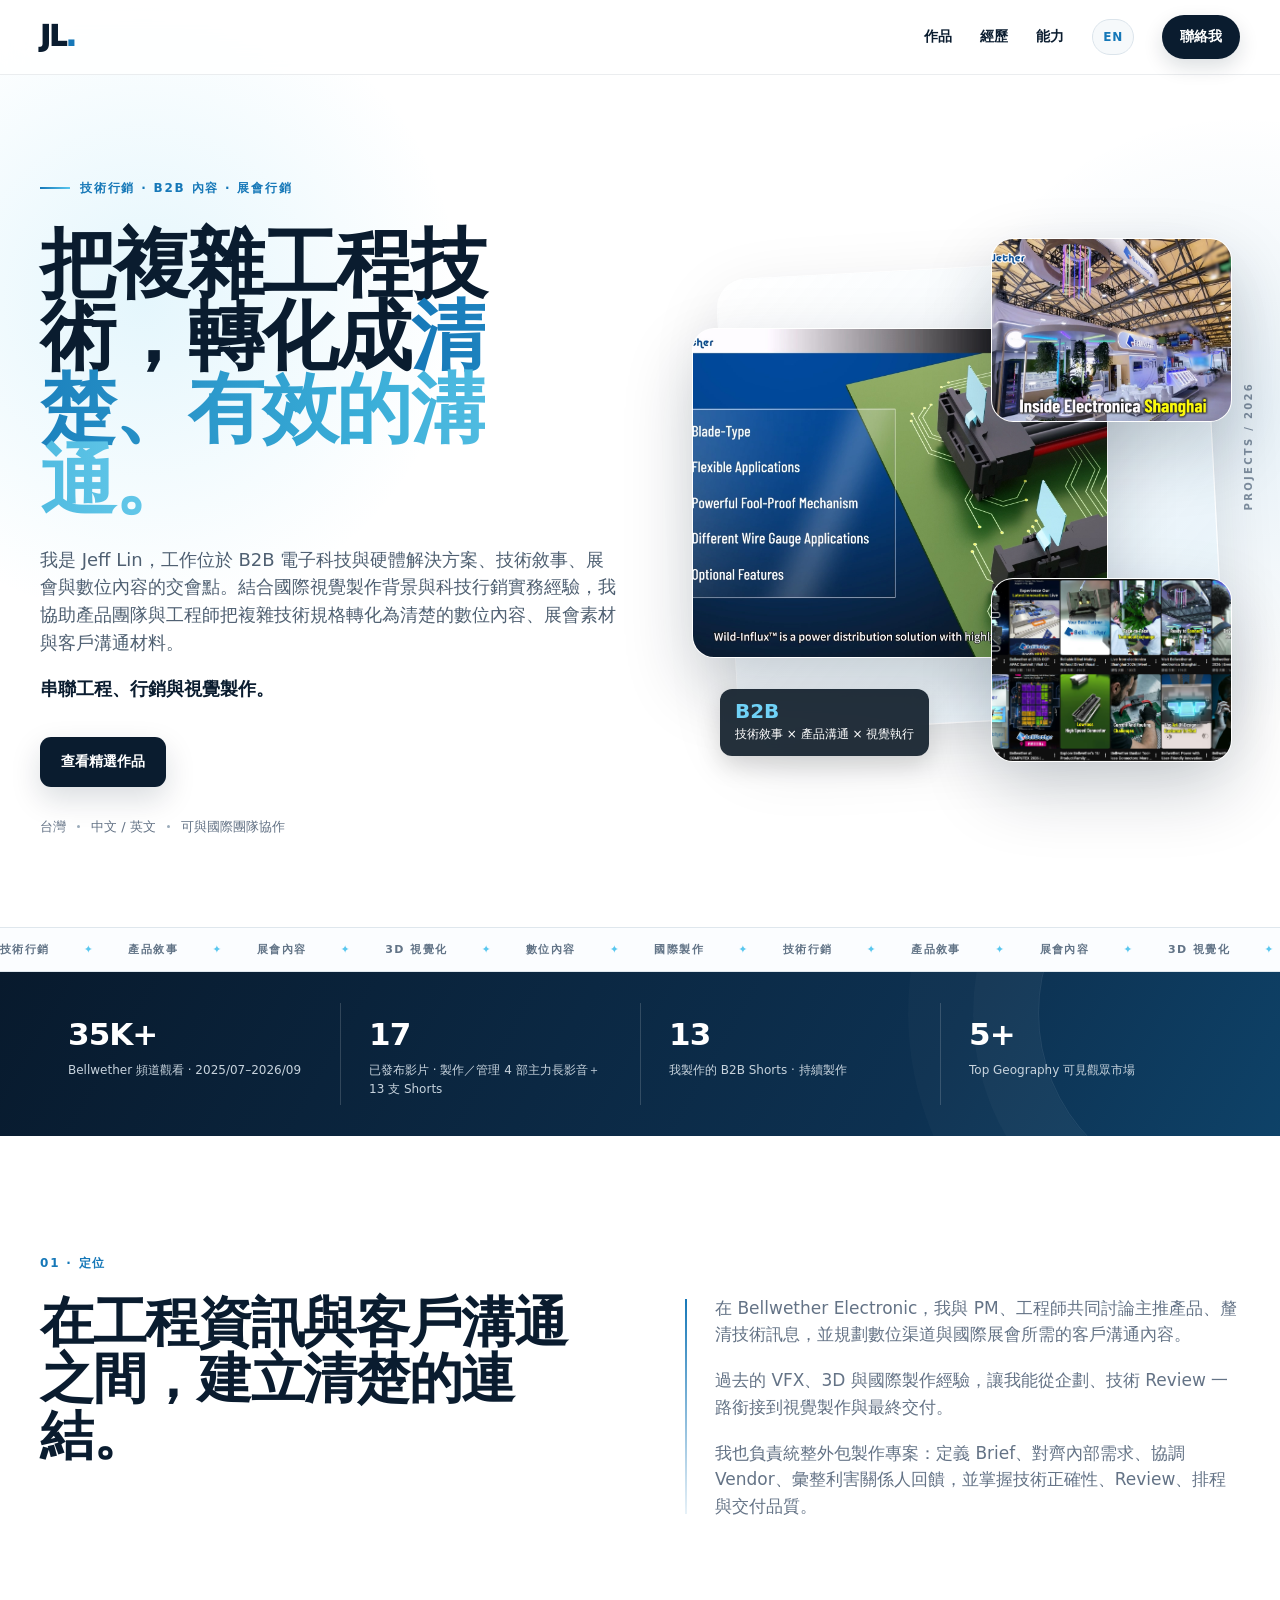
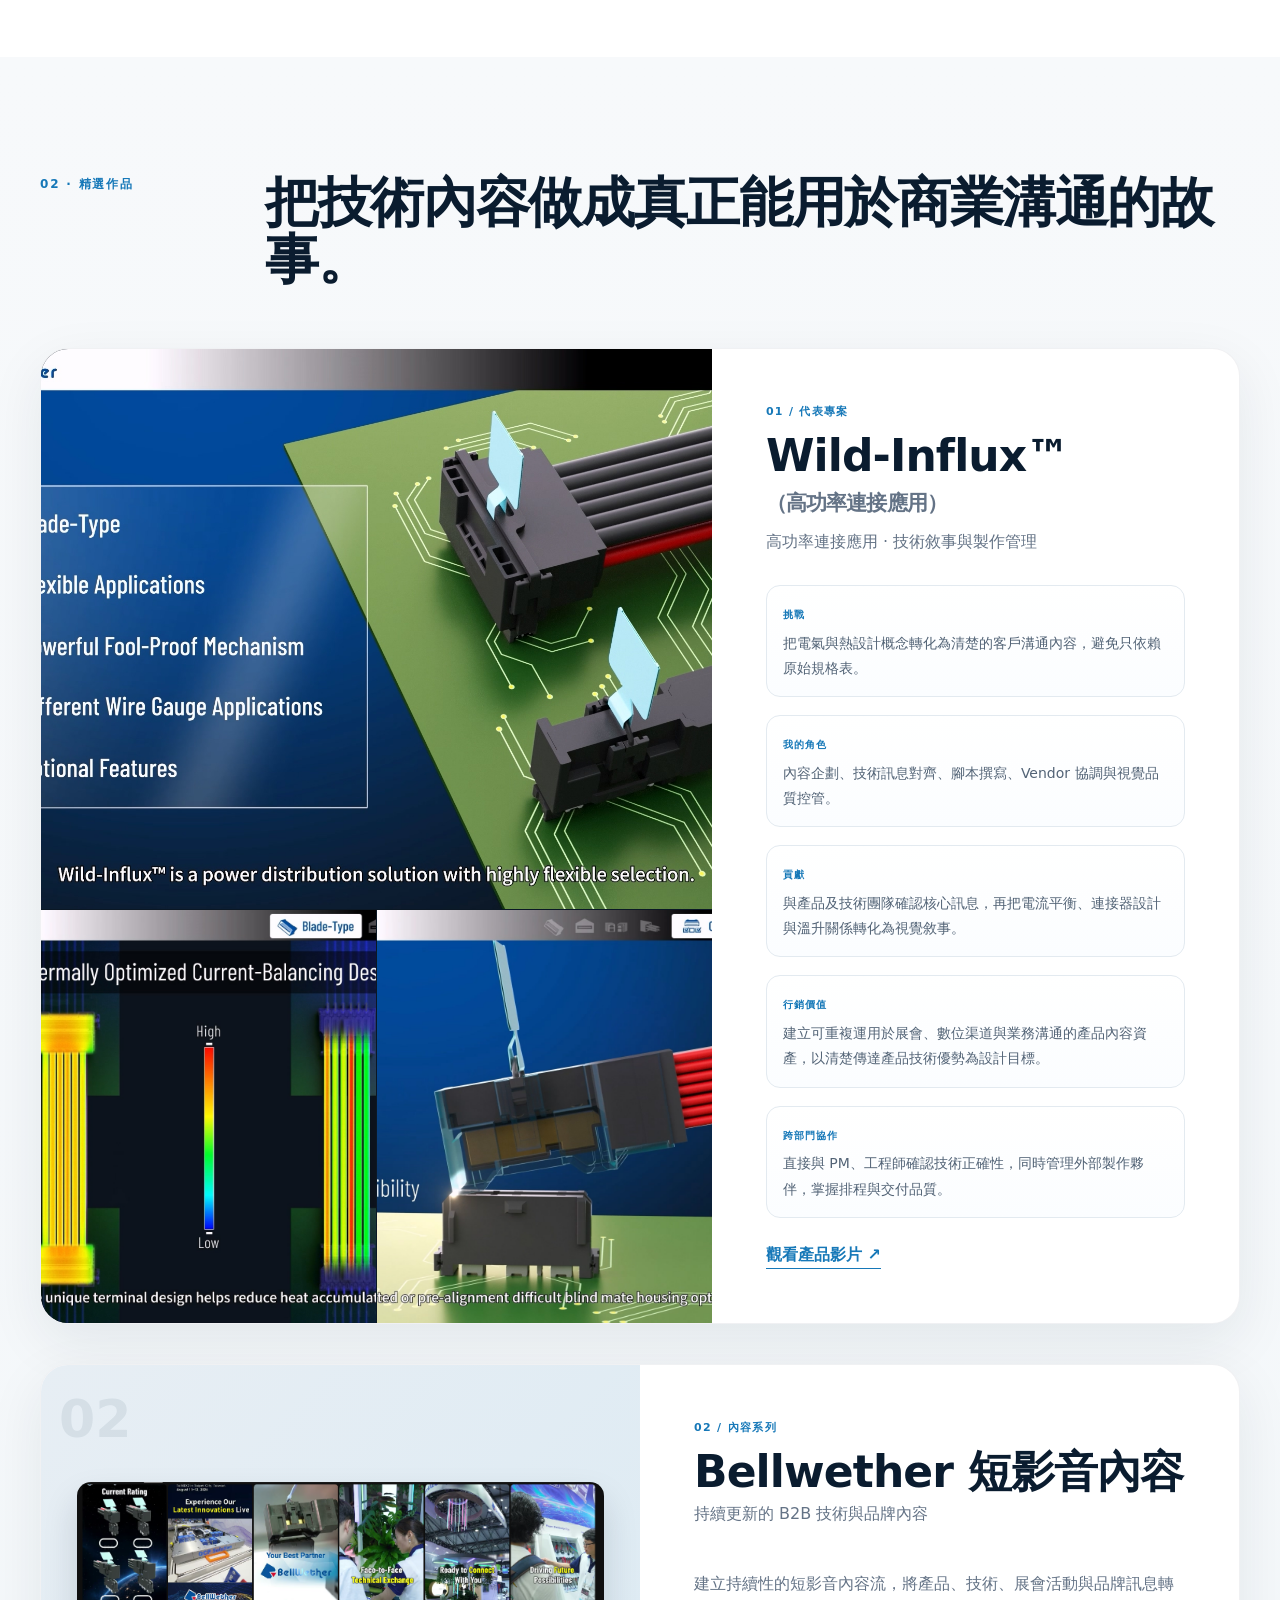
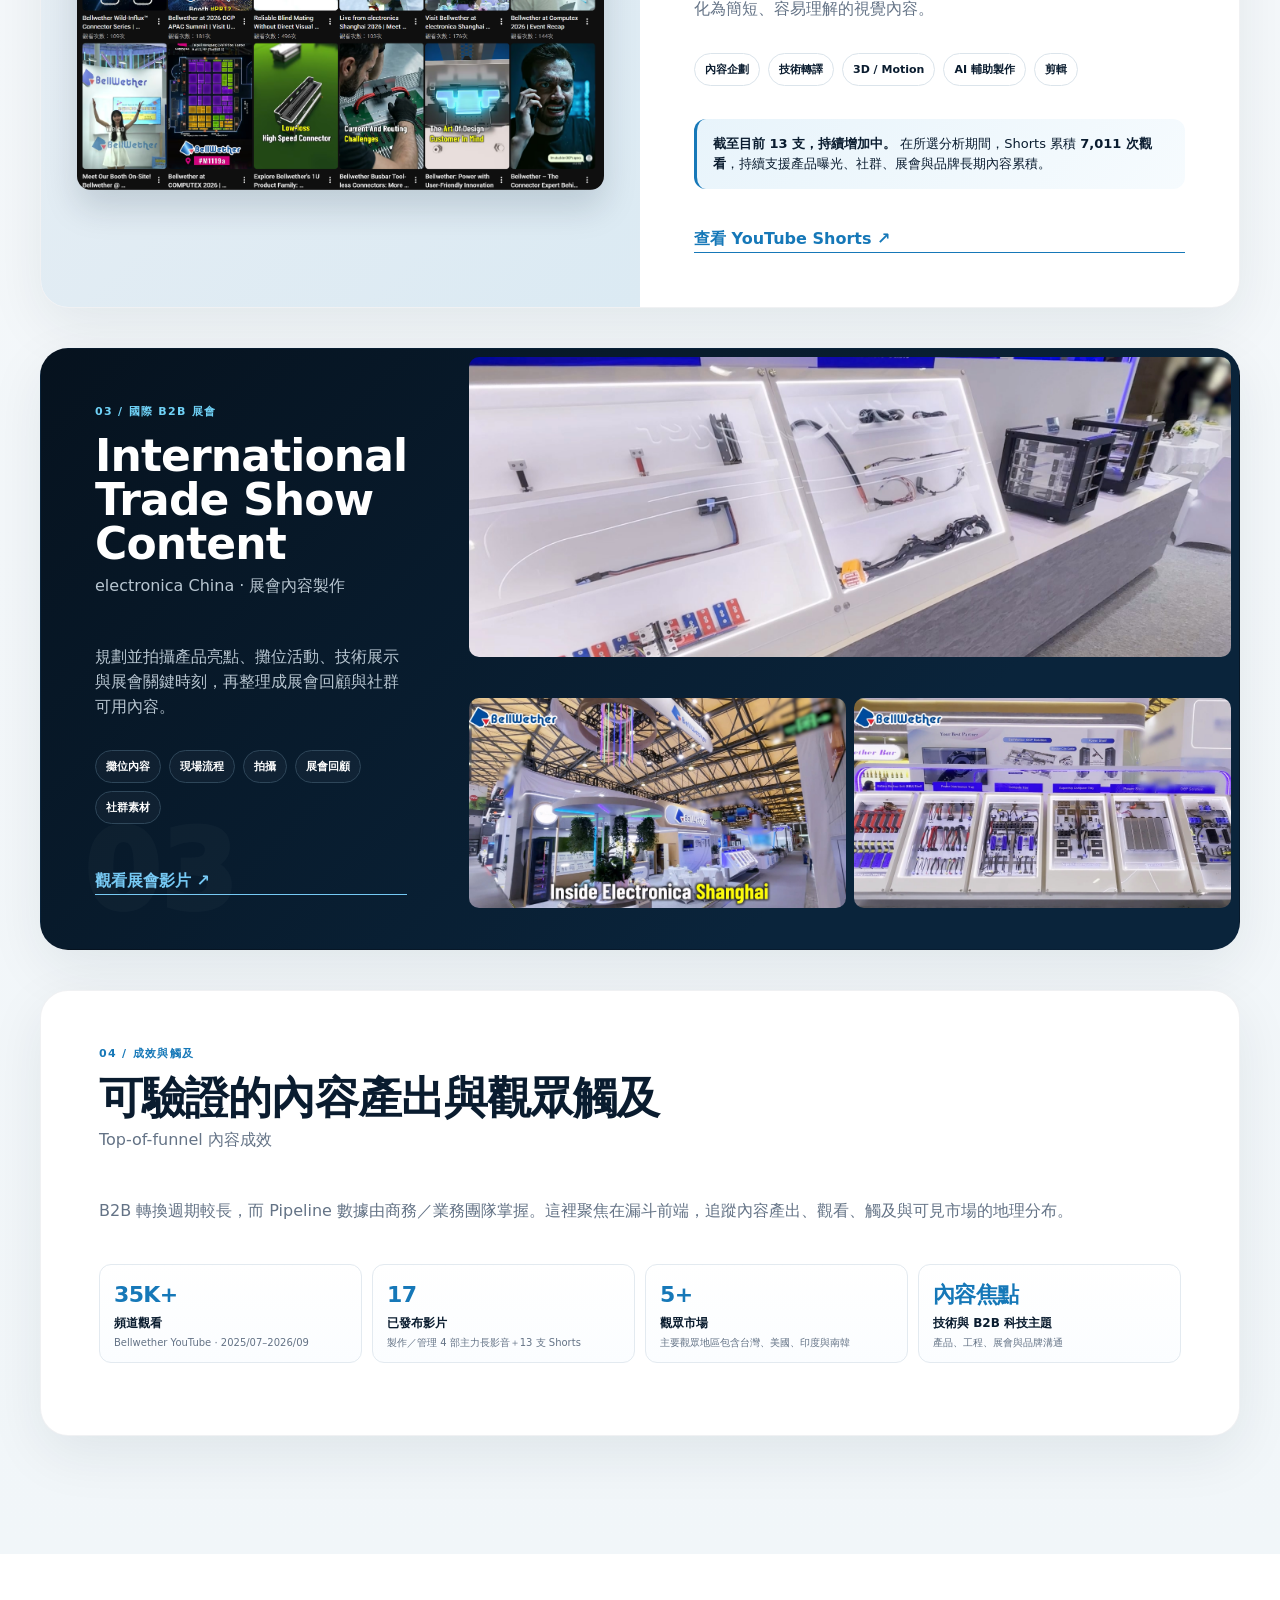
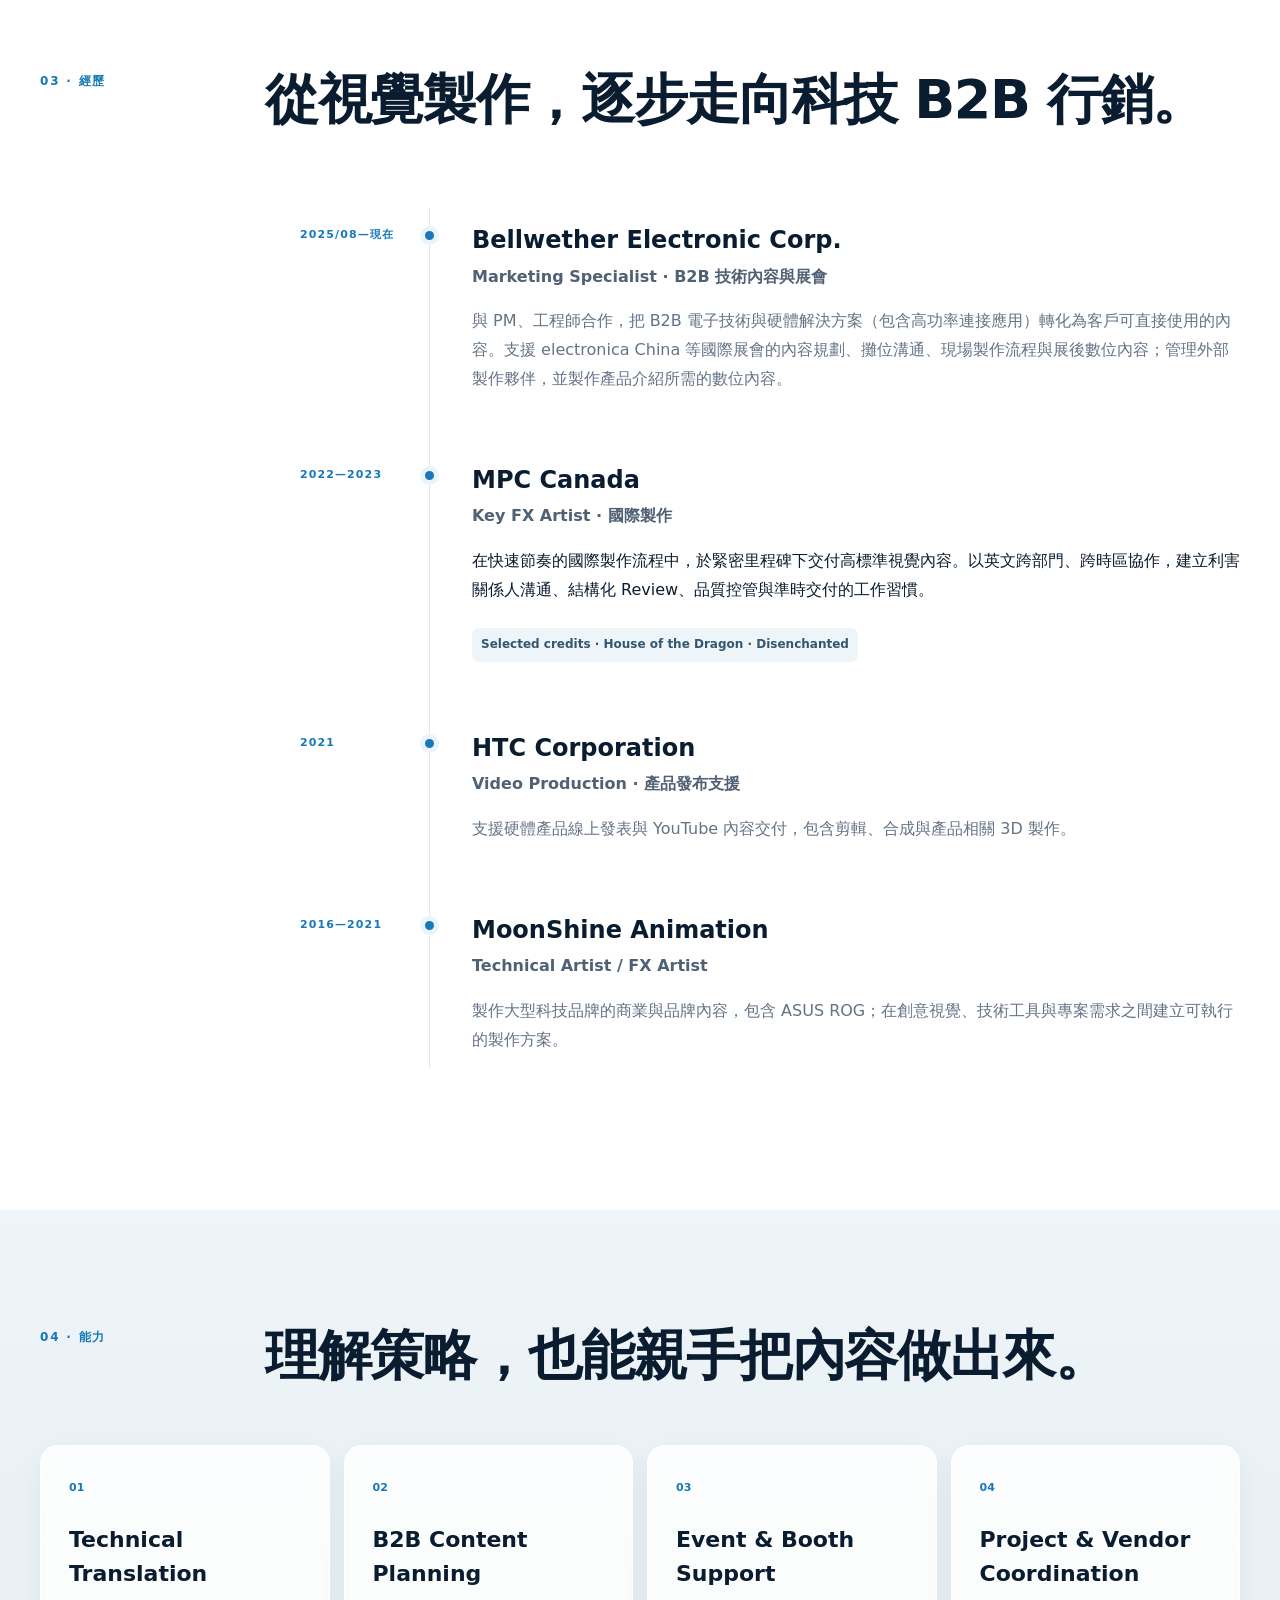
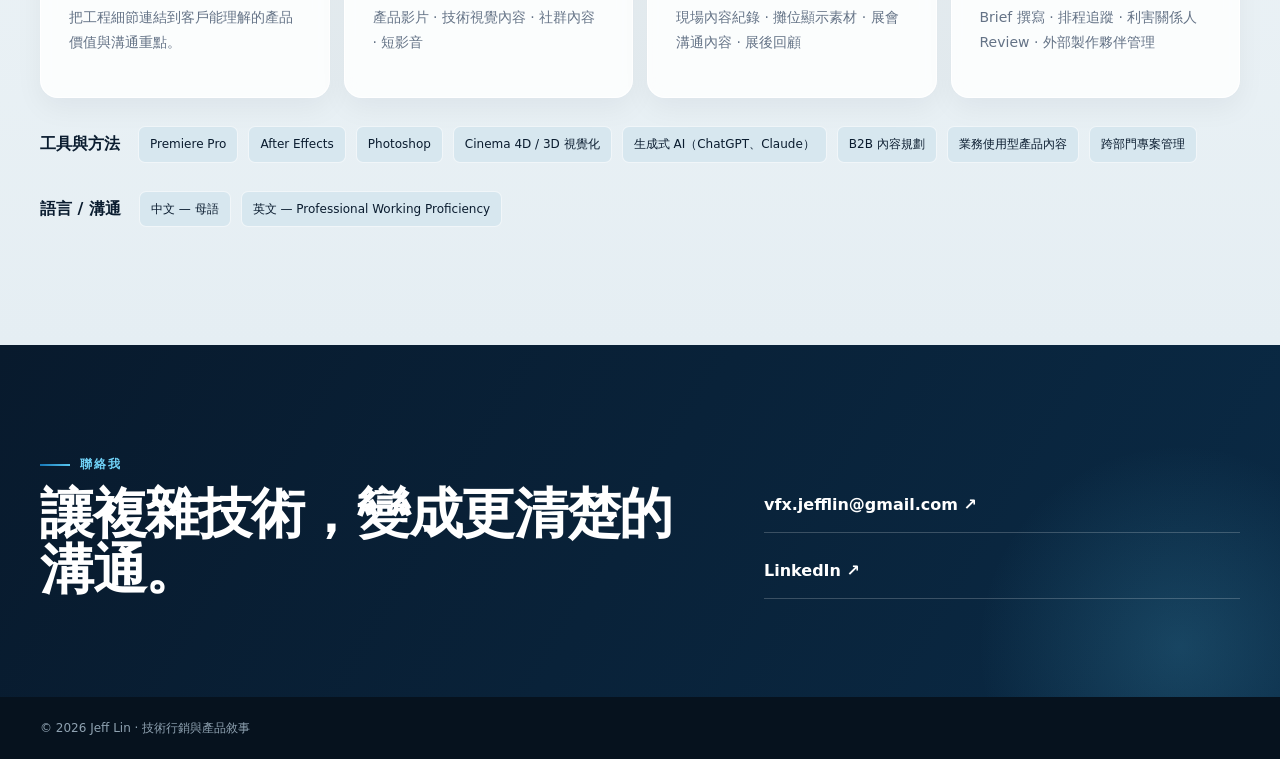
==== zh.html @ e06ba645 "Add files via upload" ====
<!DOCTYPE html>
<html lang="zh-Hant">
<head>
  <meta charset="UTF-8" />
  <meta name="viewport" content="width=device-width, initial-scale=1.0" />
  <meta name="description" content="Jeff Lin — B2B 技術行銷、產品敘事、數位內容與展會行銷作品集。" />
  <title>Jeff Lin | 技術行銷與產品敘事</title>
  <link rel="stylesheet" href="styles.css" />
</head>
<body class="zh-page">
  <header class="nav-wrap">
    <nav class="nav container">
      <a class="brand" href="#top">JL<span>.</span></a>
      <button class="menu" aria-label="開啟導覽">選單</button>
      <div class="nav-links">
        <a href="#work">作品</a>
        <a href="#experience">經歷</a>
        <a href="#capabilities">能力</a>
        <a href="index.html" class="lang-switch">EN</a>
        <a href="#contact" class="nav-cta">聯絡我</a>
      </div>
    </nav>
  </header>

  <main id="top">
    <section class="hero container">
      <div class="hero-copy reveal">
        <p class="eyebrow">技術行銷 · B2B 內容 · 展會行銷</p>
        <h1>把複雜工程技術，轉化成<span>清楚、有效的溝通。</span></h1>
        <p class="hero-lead">我是 Jeff Lin，工作位於 B2B 電子科技與硬體解決方案、技術敘事、展會與數位內容的交會點。結合國際視覺製作背景與科技行銷實務經驗，我協助產品團隊與工程師把複雜技術規格轉化為清楚的數位內容、展會素材與客戶溝通材料。</p>
        <p class="hero-bridge">串聯工程、行銷與視覺製作。</p>
        <div class="hero-actions">
          <a class="button primary" href="#work">查看精選作品</a>
        </div>
        <div class="hero-meta">
          <span>台灣</span><i></i><span>中文 / 英文</span><i></i><span>可與國際團隊協作</span>
        </div>
      </div>
      <div class="hero-visual reveal">
        <div class="hero-card main-card"><img src="./assets/image1.jpg" alt="Wild-Influx 產品技術敘事專案" /></div>
        <div class="hero-card small-card top"><img src="./assets/image6.jpg" alt="electronica China 展會" /></div>
        <div class="hero-card small-card bottom"><img src="./assets/image4.png" alt="Bellwether 短影音系列" /></div>
        <div class="hero-badge"><strong>B2B</strong>技術敘事 × 產品溝通 × 視覺執行</div>
      </div>
    </section>

    <section class="marquee" aria-hidden="true">
      <div class="marquee-track">
        <span>技術行銷</span><span>產品敘事</span><span>展會內容</span><span>3D 視覺化</span><span>數位內容</span><span>國際製作</span>
        <span>技術行銷</span><span>產品敘事</span><span>展會內容</span><span>3D 視覺化</span><span>數位內容</span><span>國際製作</span>
      </div>
    </section>

    <section class="proof-strip">
      <div class="container proof-grid">
        <div><strong>35K+</strong><span>Bellwether 頻道觀看 · 2025/07–2026/09</span></div>
        <div><strong>17</strong><span>已發布影片 · 製作／管理 4 部主力長影音＋13 支 Shorts</span></div>
        <div><strong>13</strong><span>我製作的 B2B Shorts · 持續製作</span></div>
        <div><strong>5+</strong><span>Top Geography 可見觀眾市場</span></div>
      </div>
    </section>

    <section class="section intro container reveal">
      <div class="section-label">01 · 定位</div>
      <div class="intro-grid">
        <h2>在工程資訊與客戶溝通之間，建立清楚的連結。</h2>
        <div>
          <p>在 Bellwether Electronic，我與 PM、工程師共同討論主推產品、釐清技術訊息，並規劃數位渠道與國際展會所需的客戶溝通內容。</p>
          <p>過去的 VFX、3D 與國際製作經驗，讓我能從企劃、技術 Review 一路銜接到視覺製作與最終交付。</p>
          <p>我也負責統整外包製作專案：定義 Brief、對齊內部需求、協調 Vendor、彙整利害關係人回饋，並掌握技術正確性、Review、排程與交付品質。</p>
        </div>
      </div>
    </section>

    <section id="work" class="section work-section">
      <div class="container">
        <div class="section-heading reveal">
          <div class="section-label">02 · 精選作品</div>
          <h2>把技術內容做成真正能用於商業溝通的故事。</h2>
        </div>

        <article class="project feature reveal">
          <div class="project-gallery wild-grid">
            <img src="./assets/image1.jpg" alt="Wild-Influx 產品總覽" />
            <img src="./assets/image2.jpg" alt="Wild-Influx 電流平衡與熱分析視覺" />
            <img src="./assets/image3.jpg" alt="Wild-Influx 盲插產品動畫" />
          </div>
          <div class="project-copy">
            <div class="project-index">01 / 代表專案</div>
            <h3>Wild‑Influx™ <span class="project-context">（高功率連接應用）</span></h3>
            <p class="project-sub">高功率連接應用 · 技術敘事與製作管理</p>
            <div class="case-grid">
              <div><span>挑戰</span><p>把電氣與熱設計概念轉化為清楚的客戶溝通內容，避免只依賴原始規格表。</p></div>
              <div><span>我的角色</span><p>內容企劃、技術訊息對齊、腳本撰寫、Vendor 協調與視覺品質控管。</p></div>
              <div><span>貢獻</span><p>與產品及技術團隊確認核心訊息，再把電流平衡、連接器設計與溫升關係轉化為視覺敘事。</p></div>
              <div><span>行銷價值</span><p>建立可重複運用於展會、數位渠道與業務溝通的產品內容資產，以清楚傳達產品技術優勢為設計目標。</p></div>
              <div><span>跨部門協作</span><p>直接與 PM、工程師確認技術正確性，同時管理外部製作夥伴，掌握排程與交付品質。</p></div>
            </div>
            <a class="text-link" target="_blank" rel="noopener" href="https://youtu.be/CGokXRwfFD4?si=VFuxg-Ws2p5JraSZ">觀看產品影片 ↗</a>
          </div>
        </article>

        <article class="project split reveal">
          <div class="project-image frame"><img src="./assets/image4.png" alt="Bellwether YouTube Shorts 系列" /></div>
          <div class="project-copy compact">
            <div class="project-index">02 / 內容系列</div>
            <h3>Bellwether 短影音內容</h3>
            <p class="project-sub">持續更新的 B2B 技術與品牌內容</p>
            <p>建立持續性的短影音內容流，將產品、技術、展會活動與品牌訊息轉化為簡短、容易理解的視覺內容。</p>
            <div class="tag-row"><span>內容企劃</span><span>技術轉譯</span><span>3D / Motion</span><span>AI 輔助製作</span><span>剪輯</span></div>
            <p class="impact"><b>截至目前 13 支，持續增加中。</b> 在所選分析期間，Shorts 累積 <b>7,011 次觀看</b>，持續支援產品曝光、社群、展會與品牌長期內容累積。</p>
            <a class="text-link" target="_blank" rel="noopener" href="https://www.youtube.com/@BellwetherCorp-BLWR/shorts">查看 YouTube Shorts ↗</a>
          </div>
        </article>

        <article class="project trade reveal">
          <div class="project-copy compact light-copy">
            <div class="project-index">03 / 國際 B2B 展會</div>
            <h3>International Trade Show Content</h3>
            <p class="project-sub">electronica China · 展會內容製作</p>
            <p>規劃並拍攝產品亮點、攤位活動、技術展示與展會關鍵時刻，再整理成展會回顧與社群可用內容。</p>
            <div class="tag-row"><span>攤位內容</span><span>現場流程</span><span>拍攝</span><span>展會回顧</span><span>社群素材</span></div>
            <a class="text-link light" target="_blank" rel="noopener" href="https://youtu.be/MpDqMBvhwXk?si=_fPuWEZ1H6CV1YOC">觀看展會影片 ↗</a>
          </div>
          <div class="trade-gallery">
            <img class="wide" src="./assets/image5.jpg" alt="electronica China Bellwether 產品展示" />
            <img src="./assets/image6.jpg" alt="electronica China Bellwether 攤位" />
            <img src="./assets/image7.jpg" alt="Bellwether 展示產品" />
          </div>
        </article>

        <article class="project reveal performance-project performance-text-only">
          <div class="project-copy compact">
            <div class="project-index">04 / 成效與觸及</div>
            <h3>可驗證的內容產出與觀眾觸及</h3>
            <p class="project-sub">Top-of-funnel 內容成效</p>
            <p>B2B 轉換週期較長，而 Pipeline 數據由商務／業務團隊掌握。這裡聚焦在漏斗前端，追蹤內容產出、觀看、觸及與可見市場的地理分布。</p>
            <div class="metric-mini-grid">
              <div><strong>35K+</strong><span>頻道觀看</span><small>Bellwether YouTube · 2025/07–2026/09</small></div>
              <div><strong>17</strong><span>已發布影片</span><small>製作／管理 4 部主力長影音＋13 支 Shorts</small></div>
              <div><strong>5+</strong><span>觀眾市場</span><small>主要觀眾地區包含台灣、美國、印度與南韓</small></div>
              <div><strong>內容焦點</strong><span>技術與 B2B 科技主題</span><small>產品、工程、展會與品牌溝通</small></div>
            </div>
          </div>
        </article>
      </div>
    </section>

    <section id="experience" class="section experience container">
      <div class="section-heading reveal">
        <div class="section-label">03 · 經歷</div>
        <h2>從視覺製作，逐步走向科技 B2B 行銷。</h2>
      </div>
      <div class="timeline">
        <article class="timeline-item reveal"><div class="year">2025/08—現在</div><div><h3>Bellwether Electronic Corp.</h3><p class="role">Marketing Specialist · B2B 技術內容與展會</p><p>與 PM、工程師合作，把 B2B 電子技術與硬體解決方案（包含高功率連接應用）轉化為客戶可直接使用的內容。支援 electronica China 等國際展會的內容規劃、攤位溝通、現場製作流程與展後數位內容；管理外部製作夥伴，並製作產品介紹所需的數位內容。</p></div></article>
        <article class="timeline-item reveal"><div class="year">2022—2023</div><div><h3>MPC Canada</h3><p class="role">Key FX Artist · 國際製作</p><p>在快速節奏的國際製作流程中，於緊密里程碑下交付高標準視覺內容。以英文跨部門、跨時區協作，建立利害關係人溝通、結構化 Review、品質控管與準時交付的工作習慣。</p><p class="credit-line">Selected credits · House of the Dragon · Disenchanted</p></div></article>
        <article class="timeline-item reveal"><div class="year">2021</div><div><h3>HTC Corporation</h3><p class="role">Video Production · 產品發布支援</p><p>支援硬體產品線上發表與 YouTube 內容交付，包含剪輯、合成與產品相關 3D 製作。</p></div></article>
        <article class="timeline-item reveal"><div class="year">2016—2021</div><div><h3>MoonShine Animation</h3><p class="role">Technical Artist / FX Artist</p><p>製作大型科技品牌的商業與品牌內容，包含 ASUS ROG；在創意視覺、技術工具與專案需求之間建立可執行的製作方案。</p></div></article>
      </div>
    </section>

    <section id="capabilities" class="section capabilities">
      <div class="container">
        <div class="section-heading reveal"><div class="section-label">04 · 能力</div><h2>理解策略，也能親手把內容做出來。</h2></div>
        <div class="cap-grid">
          <div class="cap-card reveal"><span>01</span><h3>Technical Translation</h3><p>把工程細節連結到客戶能理解的產品價值與溝通重點。</p></div>
          <div class="cap-card reveal"><span>02</span><h3>B2B Content Planning</h3><p>產品影片 · 技術視覺內容 · 社群內容 · 短影音</p></div>
          <div class="cap-card reveal"><span>03</span><h3>Event &amp; Booth Support</h3><p>現場內容紀錄 · 攤位顯示素材 · 展會溝通內容 · 展後回顧</p></div>
          <div class="cap-card reveal"><span>04</span><h3>Project &amp; Vendor Coordination</h3><p>Brief 撰寫 · 排程追蹤 · 利害關係人 Review · 外部製作夥伴管理</p></div>
        </div>
        <div class="tools reveal"><b>工具與方法</b><span>Premiere Pro</span><span>After Effects</span><span>Photoshop</span><span>Cinema 4D / 3D 視覺化</span><span>生成式 AI（ChatGPT、Claude）</span><span>B2B 內容規劃</span><span>業務使用型產品內容</span><span>跨部門專案管理</span></div><div class="tools reveal"><b>語言 / 溝通</b><span>中文 — 母語</span><span>英文 — Professional Working Proficiency</span></div>
      </div>
    </section>

    <section id="contact" class="contact-section">
      <div class="container contact-grid reveal">
        <div><p class="eyebrow">聯絡我</p><h2>讓複雜技術，變成更清楚的溝通。</h2></div>
        <div class="contact-links">
          <a href="mailto:vfx.jefflin@gmail.com">vfx.jefflin@gmail.com ↗</a>
          <a href="https://www.linkedin.com/in/jeff-lin-creativemarketing/" target="_blank" rel="noopener">LinkedIn ↗</a>
        </div>
      </div>
    </section>
  </main>

  <footer><div class="container">© 2026 Jeff Lin · 技術行銷與產品敘事</div></footer>
  <script src="script.js"></script>
</body>
</html>
---- styles.css ----
:root{
  --ink:#0a1c2f;--navy:#0d2d4a;--blue:#1678b8;--cyan:#59c7ef;--sky:#eaf4fa;
  --paper:#f5f8fb;--muted:#647386;--line:#dbe4eb;--white:#fff;--dark:#06121e;
  --accent:#70d2f7;--lime:#b8efdc;--max:1200px;--shadow:0 24px 70px rgba(5,25,43,.12)
}
*{box-sizing:border-box}
html{scroll-behavior:smooth}
body{margin:0;font-family:Inter,ui-sans-serif,-apple-system,BlinkMacSystemFont,"Segoe UI",Arial,sans-serif;color:var(--ink);background:#fff;line-height:1.55;overflow-x:hidden}
img{display:block;width:100%;height:auto}
a{color:inherit;text-decoration:none}
.container{width:min(var(--max),calc(100% - 48px));margin:0 auto}

/* NAV */
.nav-wrap{position:sticky;top:0;z-index:50;background:rgba(255,255,255,.78);backdrop-filter:blur(18px);border-bottom:1px solid rgba(12,31,52,.08)}
.nav{height:74px;display:flex;align-items:center;justify-content:space-between}
.brand{font-weight:950;font-size:28px;letter-spacing:-1.4px}.brand span{color:var(--blue)}
.nav-links{display:flex;gap:28px;align-items:center;font-size:14px;font-weight:720}
.nav-links a{position:relative}.nav-links a:not(.nav-cta):after{content:"";position:absolute;left:0;bottom:-6px;width:0;height:2px;background:var(--blue);transition:.25s}.nav-links a:hover:after{width:100%}
.nav-cta{padding:11px 18px;background:var(--ink);color:#fff;border-radius:999px;box-shadow:0 8px 20px rgba(6,27,45,.14)}
.menu{display:none;background:none;border:1px solid var(--line);border-radius:10px;padding:8px 12px}

/* HERO */
.hero{position:relative;min-height:760px;padding:92px 0 90px;display:grid;grid-template-columns:1.03fr .97fr;align-items:center;gap:70px}
.hero:before{content:"";position:absolute;left:-18vw;top:-12vh;width:52vw;height:52vw;border-radius:50%;background:radial-gradient(circle,rgba(89,199,239,.16),rgba(89,199,239,0) 68%);pointer-events:none}
.hero:after{content:"";position:absolute;right:-24vw;top:4vh;width:48vw;height:48vw;border-radius:50%;background:radial-gradient(circle,rgba(22,120,184,.10),rgba(22,120,184,0) 70%);pointer-events:none}
.hero-copy{position:relative;z-index:2}
.eyebrow,.section-label{font-size:12px;font-weight:850;letter-spacing:.15em;color:var(--blue)}
.eyebrow{display:inline-flex;align-items:center;gap:10px}.eyebrow:before{content:"";width:30px;height:2px;background:linear-gradient(90deg,var(--blue),var(--cyan))}
.hero h1{font-size:clamp(52px,5.9vw,84px);line-height:.96;letter-spacing:-.058em;margin:18px 0 28px;max-width:780px}
.hero h1 span{background:linear-gradient(90deg,var(--blue),#3aaed8 60%,#6bccec);-webkit-background-clip:text;background-clip:text;color:transparent}
.hero-lead{max-width:700px;font-size:18px;color:#4f6072}
.hero-actions{display:flex;gap:14px;margin-top:34px}
.button{display:inline-flex;align-items:center;justify-content:center;padding:14px 21px;border-radius:11px;font-size:14px;font-weight:780;transition:.25s}
.button:hover{transform:translateY(-2px)}.primary{background:var(--ink);color:#fff;box-shadow:0 12px 30px rgba(6,27,45,.15)}.secondary{border:1px solid var(--line);background:rgba(255,255,255,.8);backdrop-filter:blur(8px)}
.hero-meta{display:flex;gap:11px;align-items:center;margin-top:30px;color:var(--muted);font-size:13px}.hero-meta i{width:3px;height:3px;border-radius:50%;background:#9aabba}

.hero-visual{position:relative;min-height:540px;z-index:1}
.hero-visual:before{content:"";position:absolute;inset:35px 25px 50px 35px;border-radius:30px;background:linear-gradient(135deg,rgba(255,255,255,.62),rgba(228,241,249,.82));border:1px solid rgba(255,255,255,.85);box-shadow:var(--shadow);transform:rotate(-3deg)}
.hero-visual:after{content:"PROJECTS / 2026";position:absolute;right:-16px;top:150px;writing-mode:vertical-rl;transform:rotate(180deg);font-size:10px;font-weight:800;letter-spacing:.23em;color:#7b8b9c}
.hero-card{position:absolute;overflow:hidden;border-radius:22px;box-shadow:0 28px 70px rgba(6,27,45,.20);background:#fff;border:1px solid rgba(255,255,255,.8);transition:transform .35s ease,box-shadow .35s ease}
.hero-card:hover{transform:translateY(-7px) rotate(.5deg);box-shadow:0 36px 80px rgba(6,27,45,.24)}
.hero-card img{height:100%;object-fit:cover}.main-card{width:76%;height:330px;left:0;top:96px;z-index:3}.small-card{width:44%;height:184px;right:8px;z-index:4}.small-card.top{top:6px}.small-card.bottom{bottom:10px}
.hero-badge{position:absolute;left:28px;bottom:16px;z-index:6;background:rgba(7,21,34,.88);color:#fff;padding:12px 15px;border-radius:12px;font-size:12px;backdrop-filter:blur(10px);box-shadow:0 10px 25px rgba(0,0,0,.15)}
.hero-badge strong{display:block;font-size:20px;line-height:1;margin-bottom:4px;color:var(--accent)}

/* MARQUEE */
.marquee{overflow:hidden;border-top:1px solid #dfe7ed;border-bottom:1px solid #dfe7ed;background:#fbfdff}
.marquee-track{display:flex;width:max-content;animation:marquee 28s linear infinite;padding:13px 0}
.marquee-track span{font-size:11px;font-weight:800;letter-spacing:.13em;color:#627487;white-space:nowrap;margin-right:34px}
.marquee-track span:after{content:"✦";margin-left:34px;color:var(--cyan)}
@keyframes marquee{to{transform:translateX(-50%)}}

/* PROOF */
.proof-strip{background:linear-gradient(120deg,#081a2d,#0d3151 72%,#0e4268);color:#fff;position:relative;overflow:hidden}
.proof-strip:after{content:"";position:absolute;right:-120px;top:-140px;width:360px;height:360px;border:1px solid rgba(255,255,255,.09);border-radius:50%;box-shadow:0 0 0 65px rgba(255,255,255,.025),0 0 0 130px rgba(255,255,255,.018)}
.proof-grid{display:grid;grid-template-columns:repeat(4,1fr);padding:31px 0;position:relative;z-index:1}
.proof-grid>div{padding:7px 28px;border-left:1px solid rgba(255,255,255,.16)}.proof-grid>div:first-child{border-left:0}.proof-grid strong{display:block;font-size:31px;letter-spacing:-.03em}.proof-grid span{display:block;font-size:12px;color:#c7d3dd;margin-top:3px}

/* GENERAL */
.section{padding:118px 0}.intro-grid{display:grid;grid-template-columns:1fr 1fr;gap:90px;margin-top:22px}.intro h2,.section-heading h2,.contact-section h2{font-size:clamp(38px,4.2vw,58px);line-height:1.05;letter-spacing:-.04em;margin:0}.intro-grid p{color:var(--muted);font-size:17px;margin:0 0 20px}
.intro-grid>div:last-child{position:relative;padding-left:30px}.intro-grid>div:last-child:before{content:"";position:absolute;left:0;top:4px;width:2px;height:88%;background:linear-gradient(var(--blue),rgba(22,120,184,.1))}
.work-section{background:linear-gradient(#f7f9fb,#f1f6f9)}
.section-heading{display:grid;grid-template-columns:190px 1fr;gap:35px;align-items:start;margin-bottom:60px}

/* PROJECTS */
.project{position:relative;border-radius:28px;overflow:hidden;background:#fff;margin-top:40px;box-shadow:0 18px 55px rgba(11,34,53,.08);border:1px solid rgba(12,31,52,.06);transition:transform .35s ease,box-shadow .35s ease}
.project:hover{transform:translateY(-5px);box-shadow:0 28px 70px rgba(11,34,53,.12)}
.feature{display:grid;grid-template-columns:1.12fr .88fr}.wild-grid{background:#0b1825;display:grid;grid-template-columns:1fr 1fr;gap:1px}.wild-grid img{height:100%;min-height:230px;object-fit:cover}.wild-grid img:first-child{grid-column:1/-1}
.project-copy{padding:54px}.project-index{font-size:11px;font-weight:900;letter-spacing:.12em;color:var(--blue)}.project-copy h3{font-size:44px;line-height:1;margin:14px 0 8px;letter-spacing:-.035em}.project-sub{font-size:16px;color:var(--muted);margin:0 0 30px}
.case-grid{display:grid;gap:18px}.case-grid>div{padding:15px 16px;border:1px solid #e3eaf0;border-radius:14px;background:linear-gradient(180deg,#fff,#fbfdff)}.case-grid span{font-size:10px;text-transform:uppercase;font-weight:900;color:var(--blue);letter-spacing:.1em}.case-grid p{margin:5px 0 0;color:#526376;font-size:14px}
.text-link{display:inline-flex;align-items:center;gap:7px;margin-top:25px;color:var(--blue);font-weight:850;border-bottom:1px solid currentColor}.text-link:hover{gap:11px}
.split{display:grid;grid-template-columns:1fr 1fr}.frame{padding:36px;background:linear-gradient(135deg,#e7eef4,#dbeaf3);display:flex;align-items:center;position:relative}.frame:after{content:"02";position:absolute;left:18px;top:14px;font-weight:900;font-size:52px;color:rgba(13,45,74,.08)}.frame img{border-radius:14px;box-shadow:0 18px 34px rgba(8,28,44,.15)}
.compact{display:flex;flex-direction:column;justify-content:center}.compact>p:not(.project-sub):not(.impact){color:var(--muted)}.tag-row{display:flex;flex-wrap:wrap;gap:8px;margin:15px 0 20px}.tag-row span{padding:7px 10px;border:1px solid var(--line);border-radius:999px;font-size:11px;font-weight:740;background:#fff}.impact{background:linear-gradient(135deg,#e8f4fb,#f6fbfe);padding:15px 16px;border-radius:12px;font-size:13px;border-left:3px solid var(--blue)}
.trade{background:linear-gradient(135deg,#06121e,#0a243b 72%);color:#fff;display:grid;grid-template-columns:.7fr 1.3fr}.trade:after{content:"03";position:absolute;left:42px;bottom:22px;font-size:110px;line-height:1;font-weight:950;color:rgba(255,255,255,.028)}.light-copy .project-index{color:var(--accent)}.light-copy .project-sub,.light-copy>p{color:#b8c6d1!important}.light-copy .tag-row span{border-color:#2e4659;background:rgba(255,255,255,.03)}.text-link.light{color:#75c9f4}.trade-gallery{display:grid;grid-template-columns:1fr 1fr;gap:8px;padding:8px}.trade-gallery img{height:210px;object-fit:cover;border-radius:10px}.trade-gallery .wide{grid-column:1/-1;height:300px}

/* EXPERIENCE */
.experience{padding-bottom:122px}.timeline{max-width:940px;margin-left:auto;position:relative}.timeline:before{content:"";position:absolute;left:129px;top:20px;bottom:20px;width:1px;background:#dfe7ed}.timeline-item{display:grid;grid-template-columns:130px 1fr;gap:42px;padding:34px 0;position:relative}.timeline-item:after{content:"";position:absolute;left:125px;top:43px;width:9px;height:9px;border-radius:50%;background:var(--blue);box-shadow:0 0 0 5px #eaf4fa}.year{font-size:11px;letter-spacing:.1em;font-weight:850;color:var(--blue);padding-top:4px}.timeline-item h3{margin:0;font-size:24px}.role{font-weight:750;color:#506174;margin:3px 0 10px}.timeline-item div:last-child>p:last-child{color:var(--muted);margin-bottom:0}

/* CAPABILITIES */
.capabilities{background:linear-gradient(180deg,#eef4f7,#e5eef3)}.cap-grid{display:grid;grid-template-columns:repeat(4,1fr);gap:14px}.cap-card{background:rgba(255,255,255,.82);backdrop-filter:blur(8px);border:1px solid rgba(255,255,255,.95);border-radius:18px;padding:28px;min-height:235px;box-shadow:0 10px 28px rgba(8,28,44,.05);transition:.3s}.cap-card:hover{transform:translateY(-5px);background:#fff}.cap-card>span{font-size:11px;font-weight:900;color:var(--blue)}.cap-card h3{font-size:22px;margin:24px 0 12px}.cap-card p{color:var(--muted);font-size:14px}.tools{display:flex;flex-wrap:wrap;align-items:center;gap:10px;margin-top:28px}.tools b{margin-right:8px}.tools span{font-size:12px;padding:8px 11px;background:#d7e7ef;border-radius:7px;border:1px solid rgba(255,255,255,.65)}

/* CONTACT */
.contact-section{padding:98px 0;background:linear-gradient(120deg,#081a2d,#0a2a45);color:#fff;position:relative;overflow:hidden}.contact-section:before{content:"";position:absolute;right:-110px;bottom:-160px;width:420px;height:420px;border-radius:50%;background:radial-gradient(circle,rgba(89,199,239,.18),rgba(89,199,239,0) 68%)}.contact-grid{display:grid;grid-template-columns:1.15fr .85fr;gap:80px;align-items:end;position:relative;z-index:1}.contact-section .eyebrow{color:var(--accent)}.contact-links{display:grid;gap:12px}.contact-links a{display:flex;justify-content:space-between;padding:14px 0;border-bottom:1px solid rgba(255,255,255,.2);font-weight:780;transition:.25s}.contact-links a:hover{color:var(--accent);padding-left:6px}footer{background:#06121e;color:#8fa2b1;padding:22px 0;font-size:12px}
.reveal{opacity:0;transform:translateY(18px);transition:opacity .7s ease,transform .7s ease}.reveal.visible{opacity:1;transform:none}

@media(max-width:900px){.hero{grid-template-columns:1fr;padding-top:70px}.hero-visual{min-height:460px}.proof-grid{grid-template-columns:1fr 1fr}.proof-grid>div:nth-child(3){border-left:0}.intro-grid,.section-heading,.feature,.split,.trade,.contact-grid{grid-template-columns:1fr}.section-heading{gap:14px}.project-copy{padding:36px}.cap-grid{grid-template-columns:1fr 1fr}.timeline{margin:0}.timeline:before,.timeline-item:after{display:none}.trade-gallery .wide{height:240px}}
@media(max-width:650px){.container{width:min(var(--max),calc(100% - 30px))}.nav-links{display:none;position:absolute;left:15px;right:15px;top:64px;background:#fff;border:1px solid var(--line);border-radius:12px;padding:18px;flex-direction:column;align-items:stretch;box-shadow:0 20px 40px rgba(0,0,0,.12)}.nav-links.open{display:flex}.menu{display:block}.hero{min-height:auto;padding:58px 0}.hero h1{font-size:49px}.hero-actions{flex-direction:column;align-items:flex-start}.hero-meta{flex-wrap:wrap}.hero-visual{min-height:355px}.hero-visual:after{display:none}.main-card{height:225px;top:58px}.small-card{height:125px}.hero-badge{left:10px;bottom:2px}.proof-grid{grid-template-columns:1fr 1fr}.proof-grid>div{padding:12px 15px}.section{padding:80px 0}.intro-grid{gap:25px}.intro-grid>div:last-child{padding-left:20px}.project-copy h3{font-size:36px}.wild-grid{grid-template-columns:1fr}.wild-grid img:first-child{grid-column:auto}.cap-grid{grid-template-columns:1fr}.timeline-item{grid-template-columns:1fr;gap:8px}.trade-gallery img,.trade-gallery .wide{height:180px}.trade-gallery .wide{grid-column:1/-1}.contact-section{padding:72px 0}.contact-grid{gap:35px}.marquee-track span{font-size:10px}}

/* PERFORMANCE SNAPSHOT — keeps Design v2 visual system */
.analytics-frame{align-items:flex-start}.analytics-frame img{width:100%;height:auto;object-fit:contain;background:#0c0c0c}.metric-mini-grid{display:grid;grid-template-columns:1fr 1fr;gap:10px;margin:10px 0 18px}.metric-mini-grid>div{padding:13px 14px;border:1px solid #e3eaf0;border-radius:12px;background:linear-gradient(180deg,#fff,#fbfdff)}.metric-mini-grid strong{display:block;font-size:22px;color:var(--blue);letter-spacing:-.03em}.metric-mini-grid span{display:block;font-size:12px;font-weight:800;margin-top:2px}.metric-mini-grid small{display:block;font-size:10px;color:var(--muted);margin-top:3px;line-height:1.35}.analytics-thumbs{display:grid;grid-template-columns:1fr 1fr;gap:8px}.analytics-thumbs img{border-radius:10px;border:1px solid var(--line);background:#111}.credit-line{display:inline-block!important;margin-top:8px!important;padding:6px 9px;border-radius:7px;background:#eef5f8;color:#34566e!important;font-size:12px!important;font-weight:750}.performance-project{overflow:visible}.performance-project .project-copy{padding-top:38px;padding-bottom:38px}
@media(max-width:650px){.metric-mini-grid{grid-template-columns:1fr}.analytics-thumbs{grid-template-columns:1fr}}

/* BILINGUAL */
.lang-switch{font-size:12px;font-weight:900;letter-spacing:.06em;color:var(--blue);padding:8px 10px;border:1px solid var(--line);border-radius:999px;background:#f6f9fb}
.lang-switch:hover{background:#eaf4fa}
.zh-page{font-family:"PingFang TC","Microsoft JhengHei","Noto Sans TC",Inter,system-ui,sans-serif}
.zh-page .hero h1,.zh-page .intro h2,.zh-page .section-heading h2,.zh-page .contact-section h2{letter-spacing:-.025em}
.zh-page .project-copy h3{letter-spacing:-.02em}
.zh-page .case-grid p,.zh-page .timeline-item p,.zh-page .cap-card p{line-height:1.8}
@media(max-width:650px){.lang-switch{display:inline-flex;width:max-content}}

.performance-text-only{display:block}
.performance-text-only .project-copy{max-width:none;padding:54px 58px}
.performance-text-only .metric-mini-grid{grid-template-columns:repeat(4,minmax(0,1fr));margin-top:24px}
.performance-note{margin-top:18px;padding-top:16px;border-top:1px solid var(--line);color:var(--muted)}
@media(max-width:900px){
  .performance-text-only .project-copy{padding:38px 28px}
  .performance-text-only .metric-mini-grid{grid-template-columns:1fr 1fr}
}
@media(max-width:650px){
  .performance-text-only .metric-mini-grid{grid-template-columns:1fr}
}

.project-context{
  font-size:.48em;
  font-weight:600;
  color:var(--muted);
  white-space:nowrap;
  vertical-align:middle;
}
@media(max-width:700px){
  .project-context{display:block;margin-top:4px;font-size:.48em;white-space:normal}
}

.hero-bridge{font-weight:600;color:var(--ink);font-size:18px;margin:18px 0}
.hero-badge{max-width:calc(100% - 40px)}
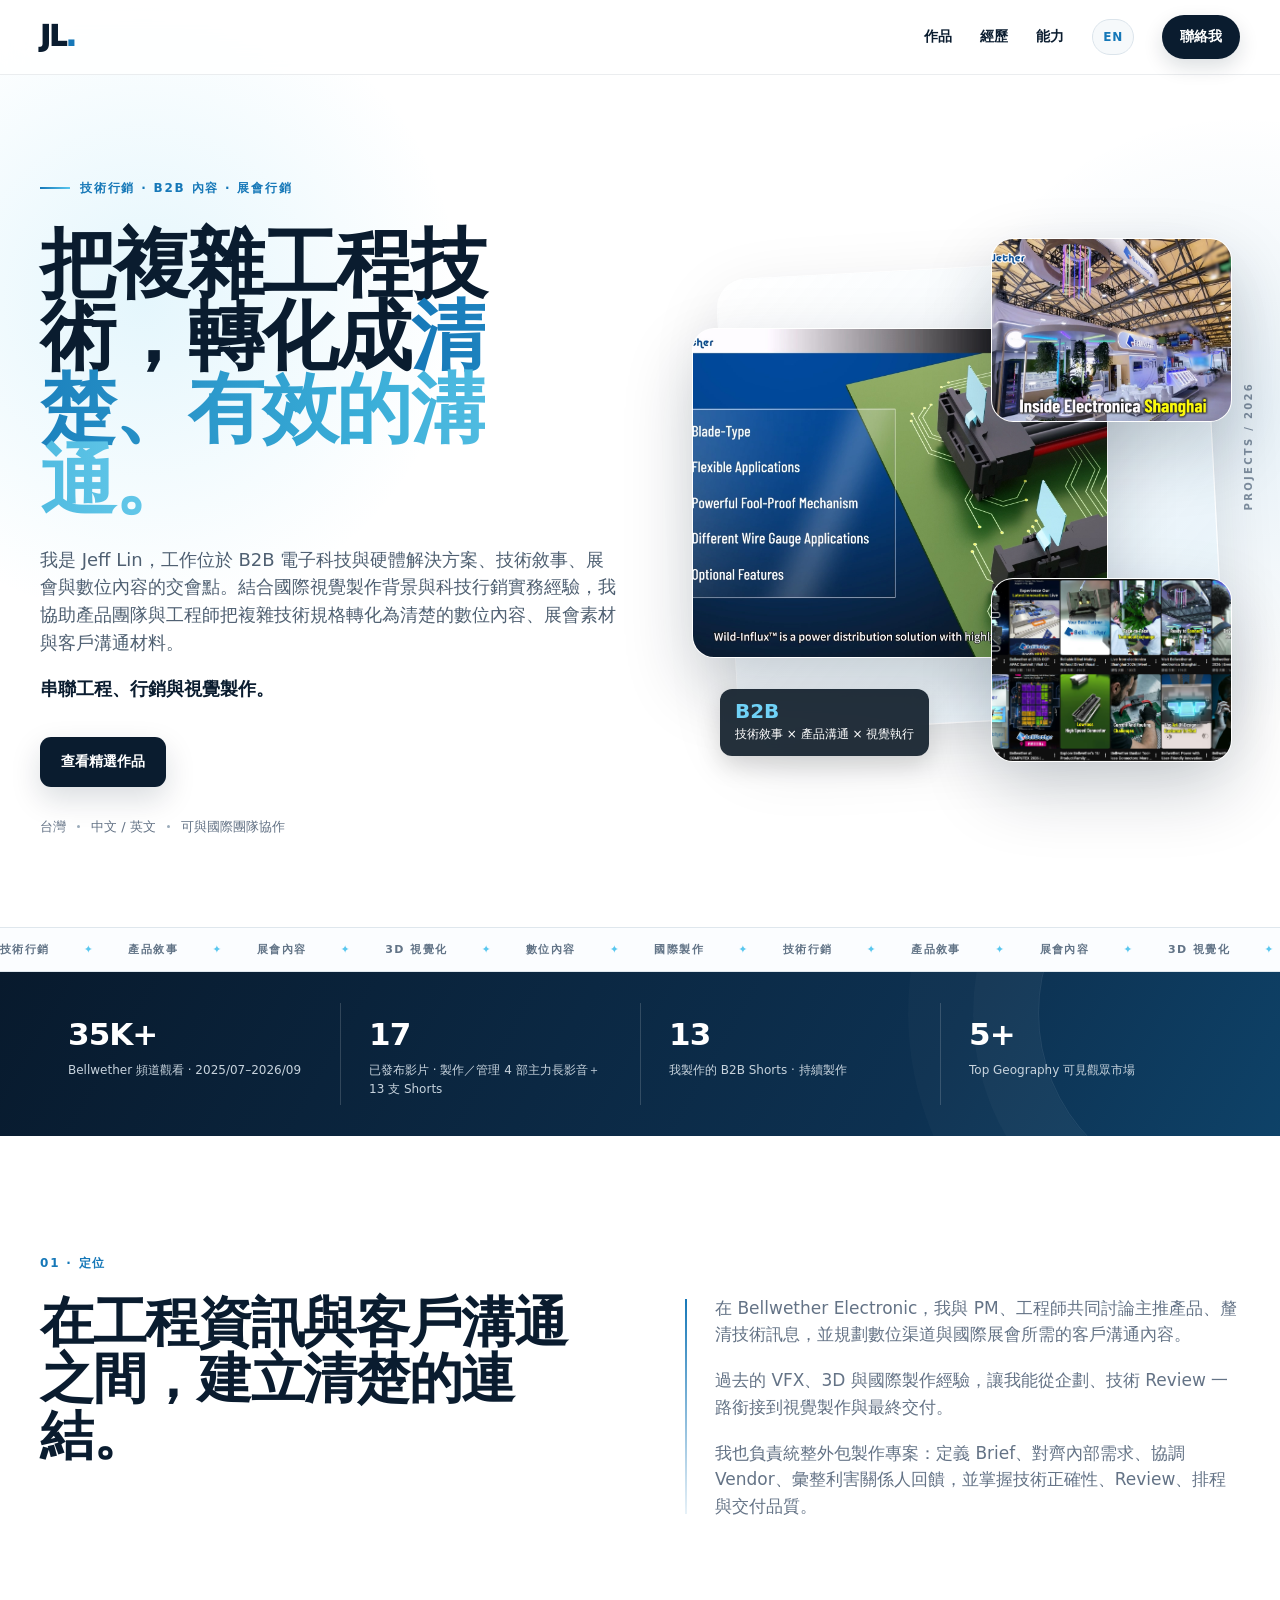
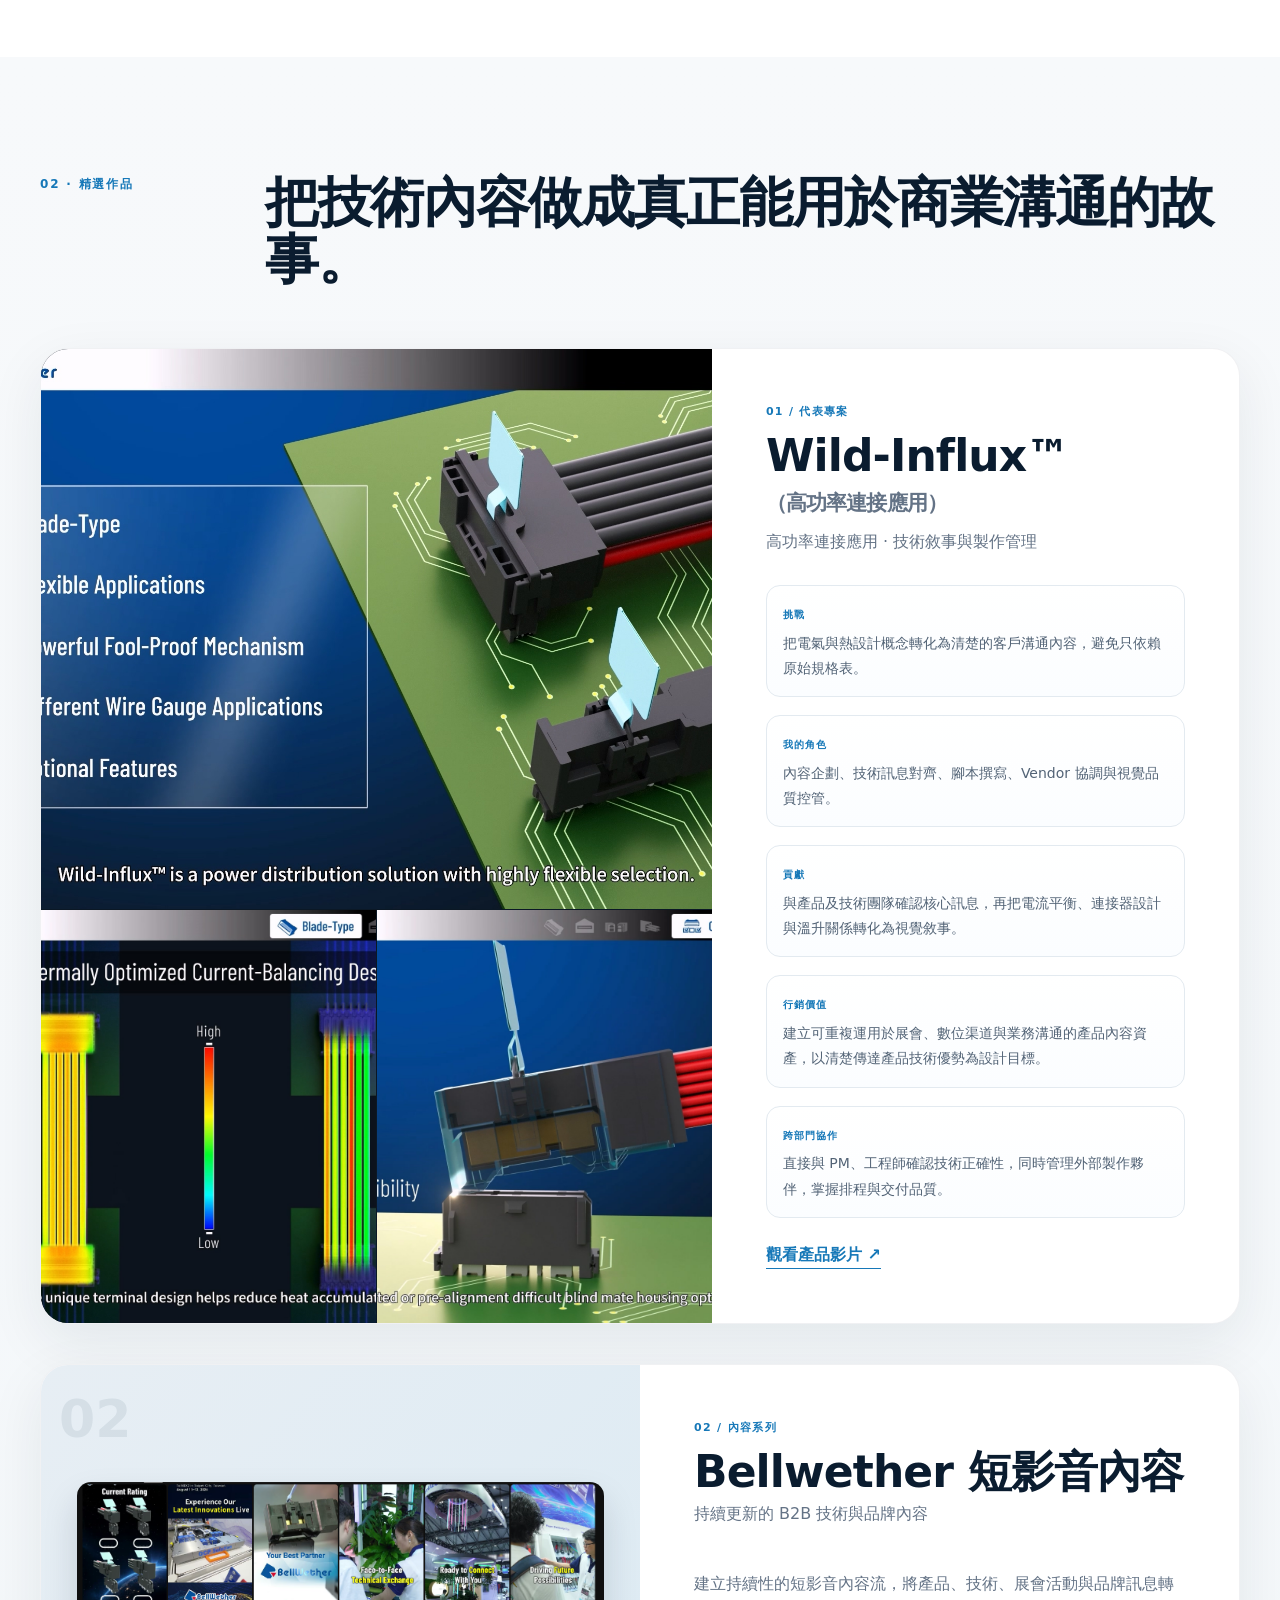
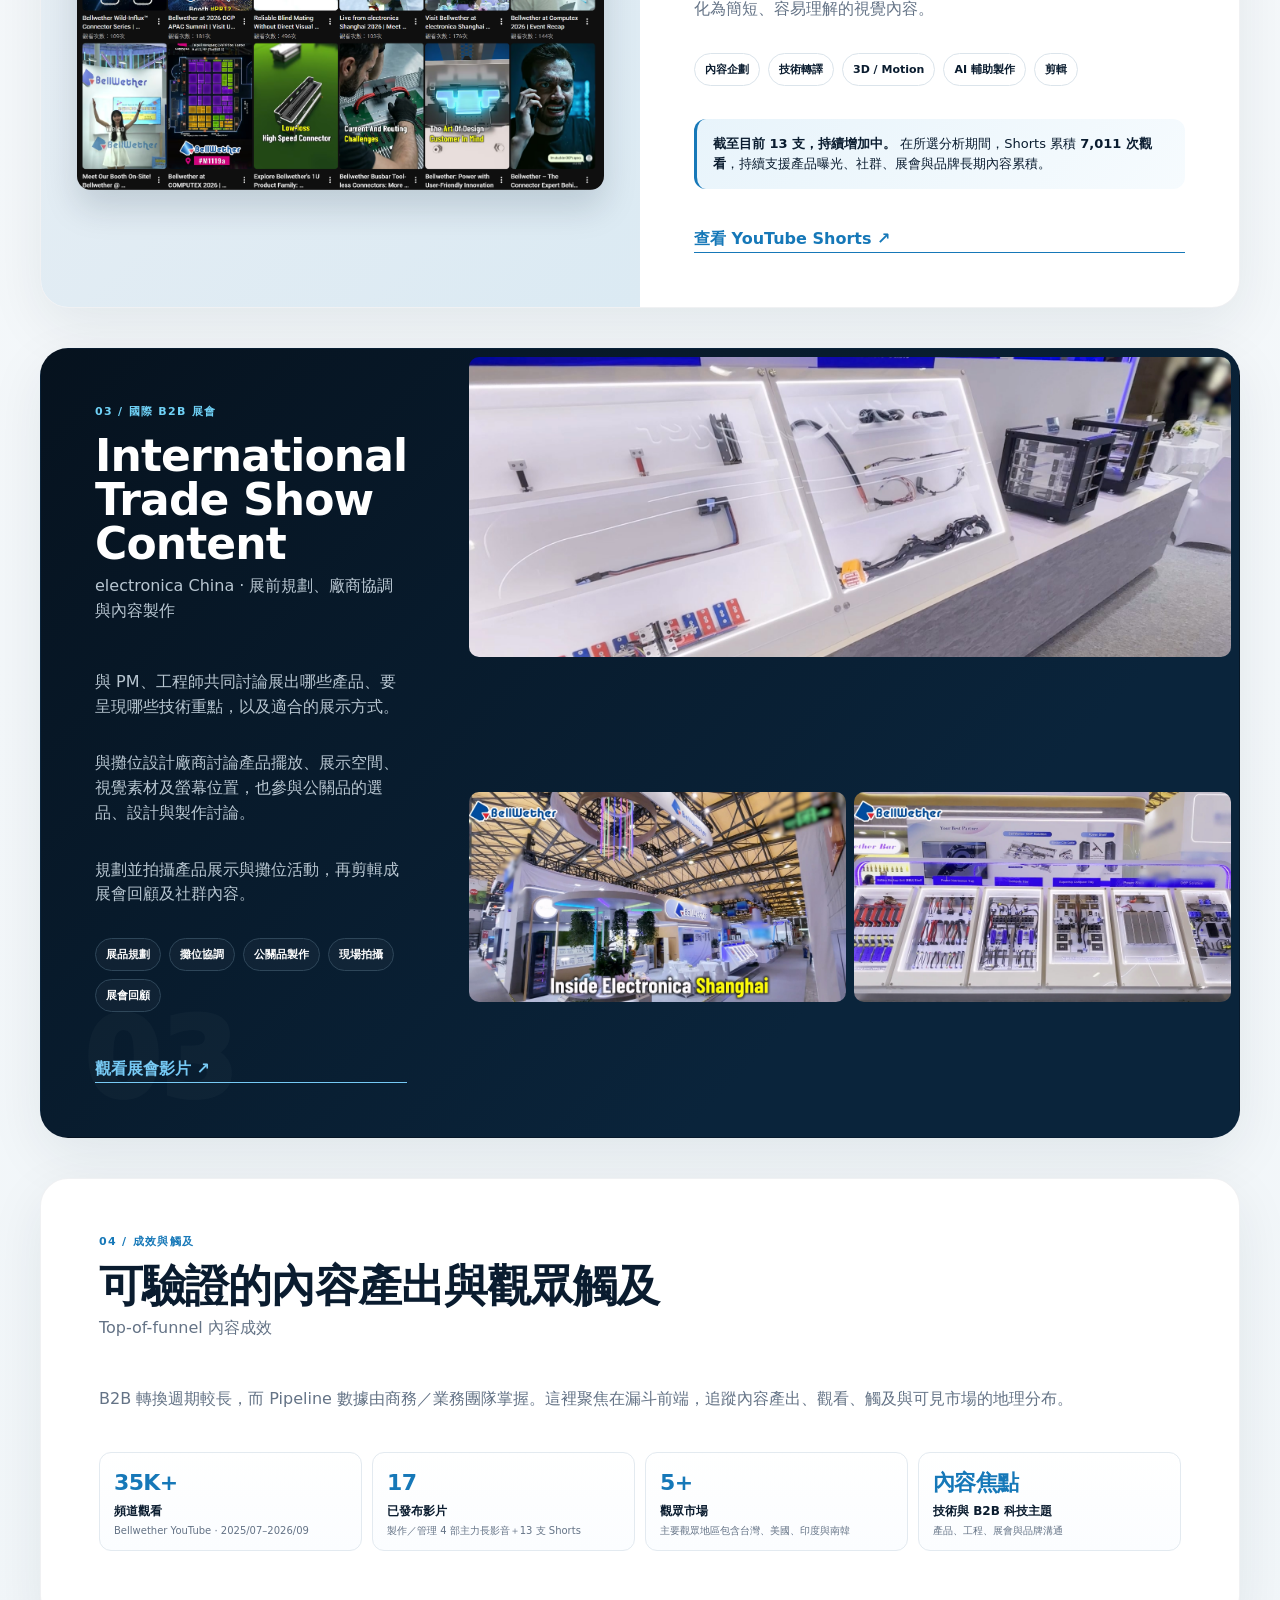
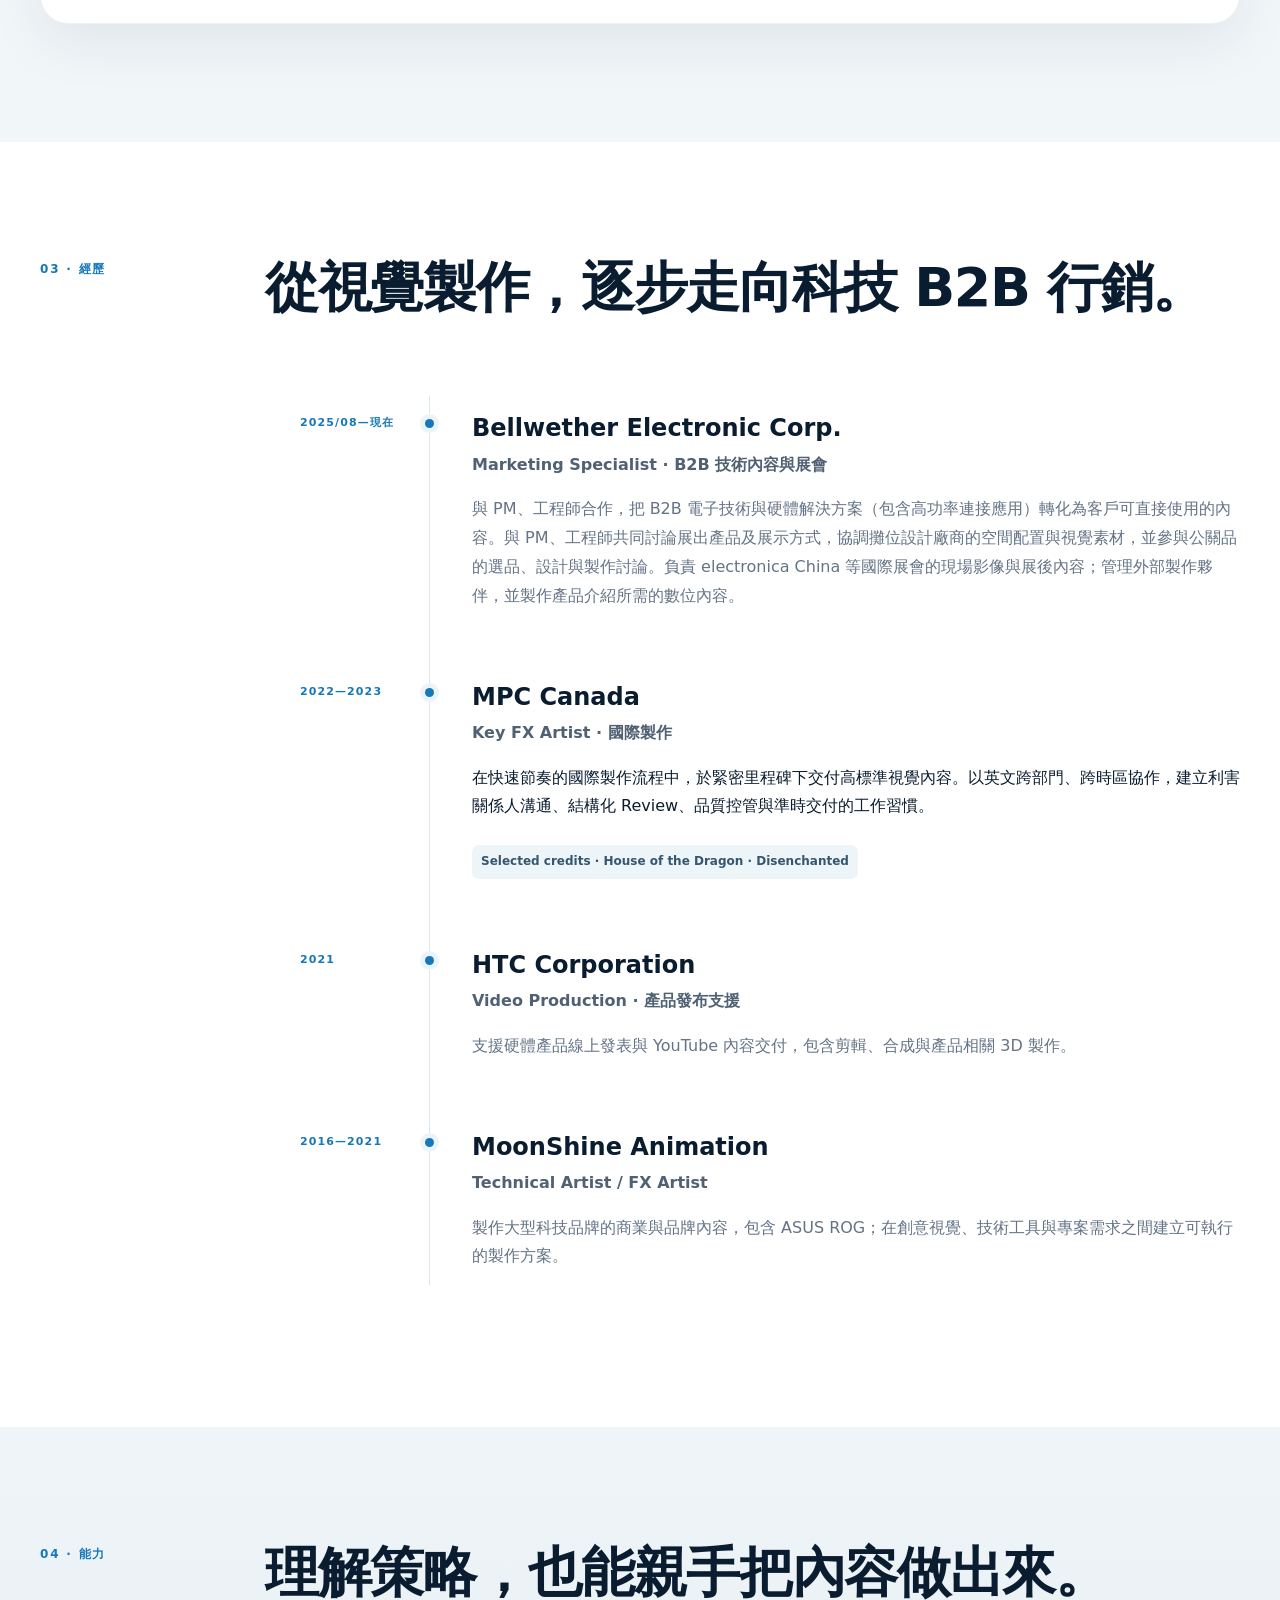
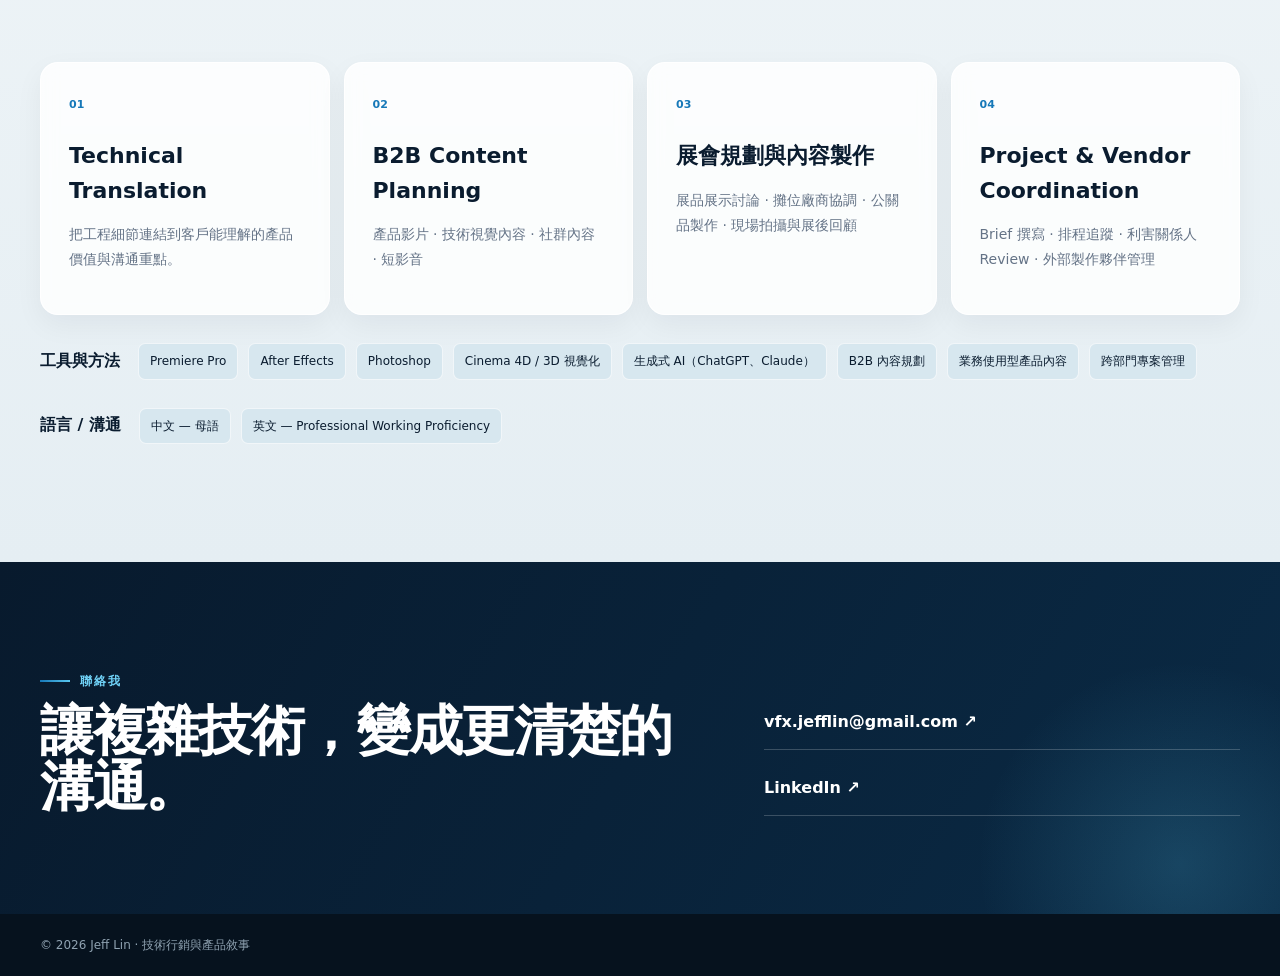
==== commit b4283399: "Add files via upload" ====
--- a/zh.html
+++ b/zh.html
@@ -117,9 +117,11 @@
           <div class="project-copy compact light-copy">
             <div class="project-index">03 / 國際 B2B 展會</div>
             <h3>International Trade Show Content</h3>
-            <p class="project-sub">electronica China · 展會內容製作</p>
-            <p>規劃並拍攝產品亮點、攤位活動、技術展示與展會關鍵時刻，再整理成展會回顧與社群可用內容。</p>
-            <div class="tag-row"><span>攤位內容</span><span>現場流程</span><span>拍攝</span><span>展會回顧</span><span>社群素材</span></div>
+            <p class="project-sub">electronica China · 展前規劃、廠商協調與內容製作</p>
+            <p>與 PM、工程師共同討論展出哪些產品、要呈現哪些技術重點，以及適合的展示方式。</p>
+            <p>與攤位設計廠商討論產品擺放、展示空間、視覺素材及螢幕位置，也參與公關品的選品、設計與製作討論。</p>
+            <p>規劃並拍攝產品展示與攤位活動，再剪輯成展會回顧及社群內容。</p>
+            <div class="tag-row"><span>展品規劃</span><span>攤位協調</span><span>公關品製作</span><span>現場拍攝</span><span>展會回顧</span></div>
             <a class="text-link light" target="_blank" rel="noopener" href="https://youtu.be/MpDqMBvhwXk?si=_fPuWEZ1H6CV1YOC">觀看展會影片 ↗</a>
           </div>
           <div class="trade-gallery">
@@ -152,7 +154,7 @@
         <h2>從視覺製作，逐步走向科技 B2B 行銷。</h2>
       </div>
       <div class="timeline">
-        <article class="timeline-item reveal"><div class="year">2025/08—現在</div><div><h3>Bellwether Electronic Corp.</h3><p class="role">Marketing Specialist · B2B 技術內容與展會</p><p>與 PM、工程師合作，把 B2B 電子技術與硬體解決方案（包含高功率連接應用）轉化為客戶可直接使用的內容。支援 electronica China 等國際展會的內容規劃、攤位溝通、現場製作流程與展後數位內容；管理外部製作夥伴，並製作產品介紹所需的數位內容。</p></div></article>
+        <article class="timeline-item reveal"><div class="year">2025/08—現在</div><div><h3>Bellwether Electronic Corp.</h3><p class="role">Marketing Specialist · B2B 技術內容與展會</p><p>與 PM、工程師合作，把 B2B 電子技術與硬體解決方案（包含高功率連接應用）轉化為客戶可直接使用的內容。與 PM、工程師共同討論展出產品及展示方式，協調攤位設計廠商的空間配置與視覺素材，並參與公關品的選品、設計與製作討論。負責 electronica China 等國際展會的現場影像與展後內容；管理外部製作夥伴，並製作產品介紹所需的數位內容。</p></div></article>
         <article class="timeline-item reveal"><div class="year">2022—2023</div><div><h3>MPC Canada</h3><p class="role">Key FX Artist · 國際製作</p><p>在快速節奏的國際製作流程中，於緊密里程碑下交付高標準視覺內容。以英文跨部門、跨時區協作，建立利害關係人溝通、結構化 Review、品質控管與準時交付的工作習慣。</p><p class="credit-line">Selected credits · House of the Dragon · Disenchanted</p></div></article>
         <article class="timeline-item reveal"><div class="year">2021</div><div><h3>HTC Corporation</h3><p class="role">Video Production · 產品發布支援</p><p>支援硬體產品線上發表與 YouTube 內容交付，包含剪輯、合成與產品相關 3D 製作。</p></div></article>
         <article class="timeline-item reveal"><div class="year">2016—2021</div><div><h3>MoonShine Animation</h3><p class="role">Technical Artist / FX Artist</p><p>製作大型科技品牌的商業與品牌內容，包含 ASUS ROG；在創意視覺、技術工具與專案需求之間建立可執行的製作方案。</p></div></article>
@@ -165,7 +167,7 @@
         <div class="cap-grid">
           <div class="cap-card reveal"><span>01</span><h3>Technical Translation</h3><p>把工程細節連結到客戶能理解的產品價值與溝通重點。</p></div>
           <div class="cap-card reveal"><span>02</span><h3>B2B Content Planning</h3><p>產品影片 · 技術視覺內容 · 社群內容 · 短影音</p></div>
-          <div class="cap-card reveal"><span>03</span><h3>Event &amp; Booth Support</h3><p>現場內容紀錄 · 攤位顯示素材 · 展會溝通內容 · 展後回顧</p></div>
+          <div class="cap-card reveal"><span>03</span><h3>展會規劃與內容製作</h3><p>展品展示討論 · 攤位廠商協調 · 公關品製作 · 現場拍攝與展後回顧</p></div>
           <div class="cap-card reveal"><span>04</span><h3>Project &amp; Vendor Coordination</h3><p>Brief 撰寫 · 排程追蹤 · 利害關係人 Review · 外部製作夥伴管理</p></div>
         </div>
         <div class="tools reveal"><b>工具與方法</b><span>Premiere Pro</span><span>After Effects</span><span>Photoshop</span><span>Cinema 4D / 3D 視覺化</span><span>生成式 AI（ChatGPT、Claude）</span><span>B2B 內容規劃</span><span>業務使用型產品內容</span><span>跨部門專案管理</span></div><div class="tools reveal"><b>語言 / 溝通</b><span>中文 — 母語</span><span>英文 — Professional Working Proficiency</span></div>
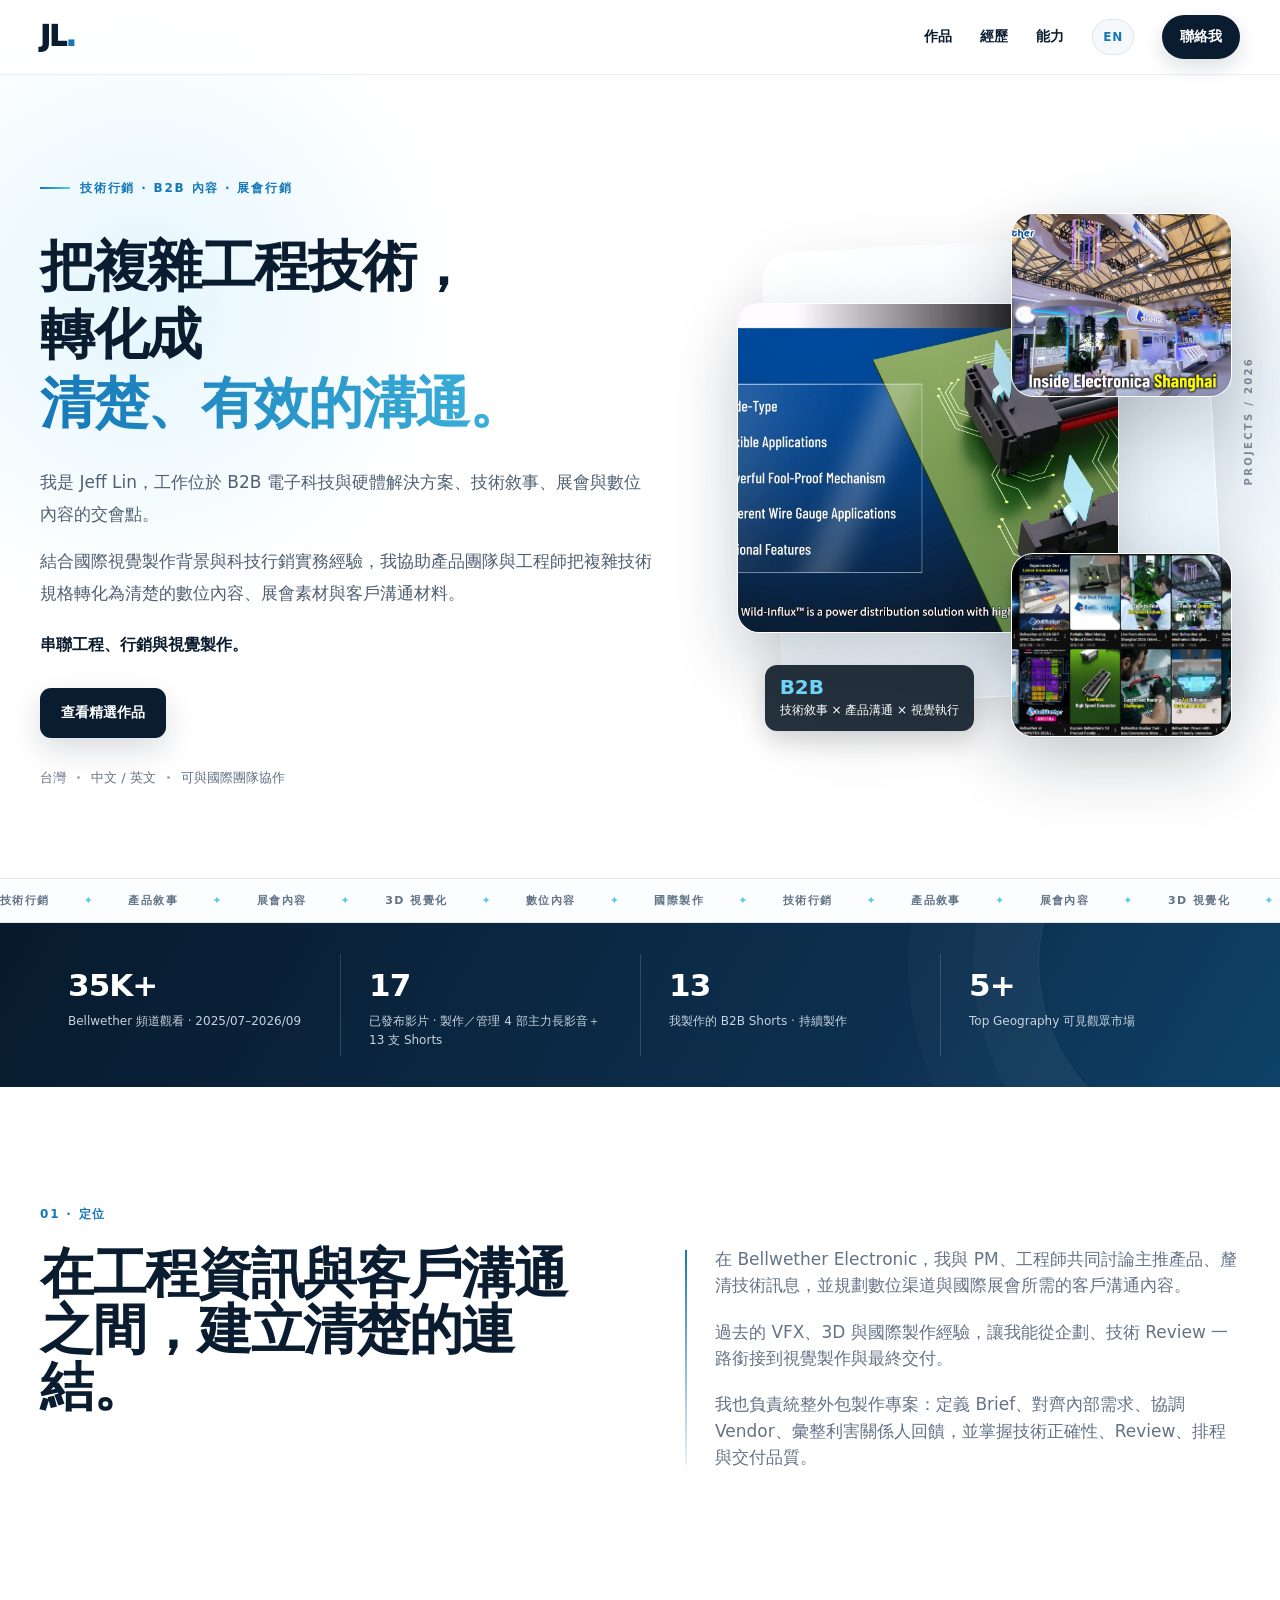
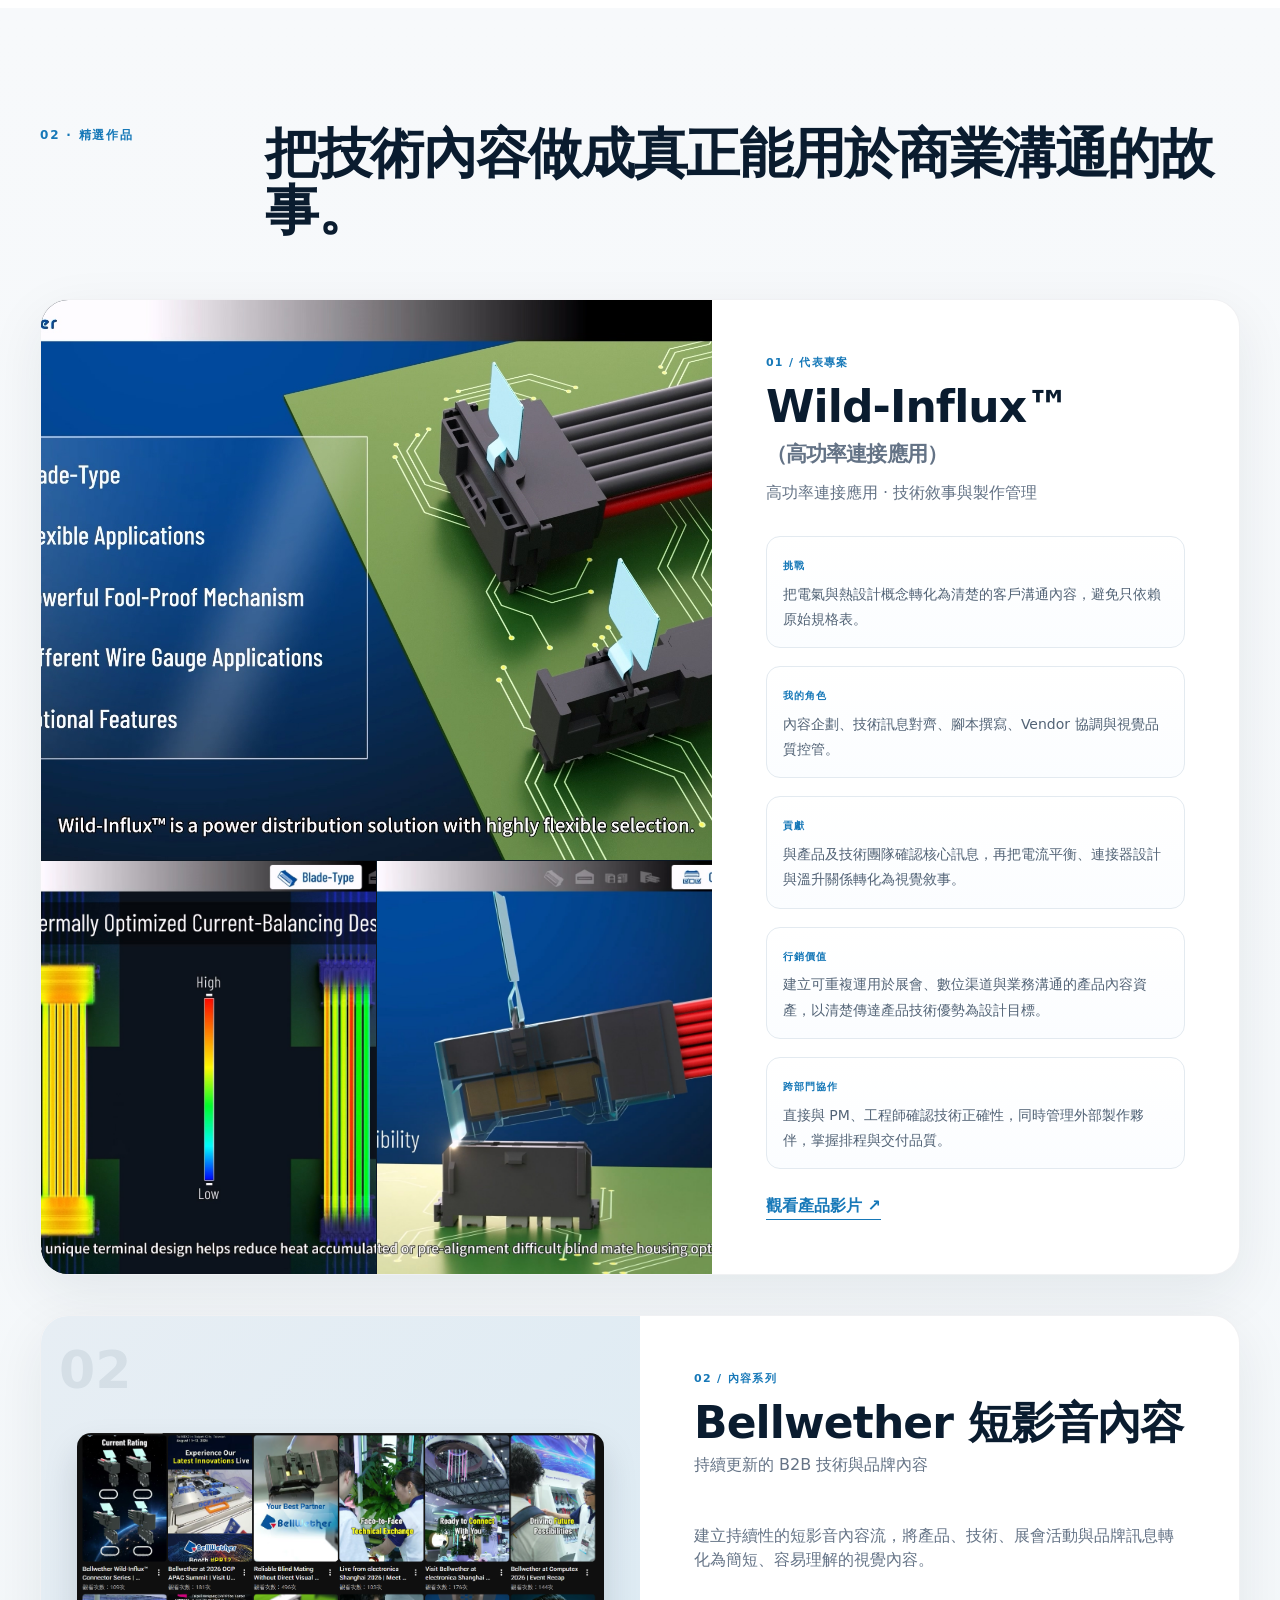
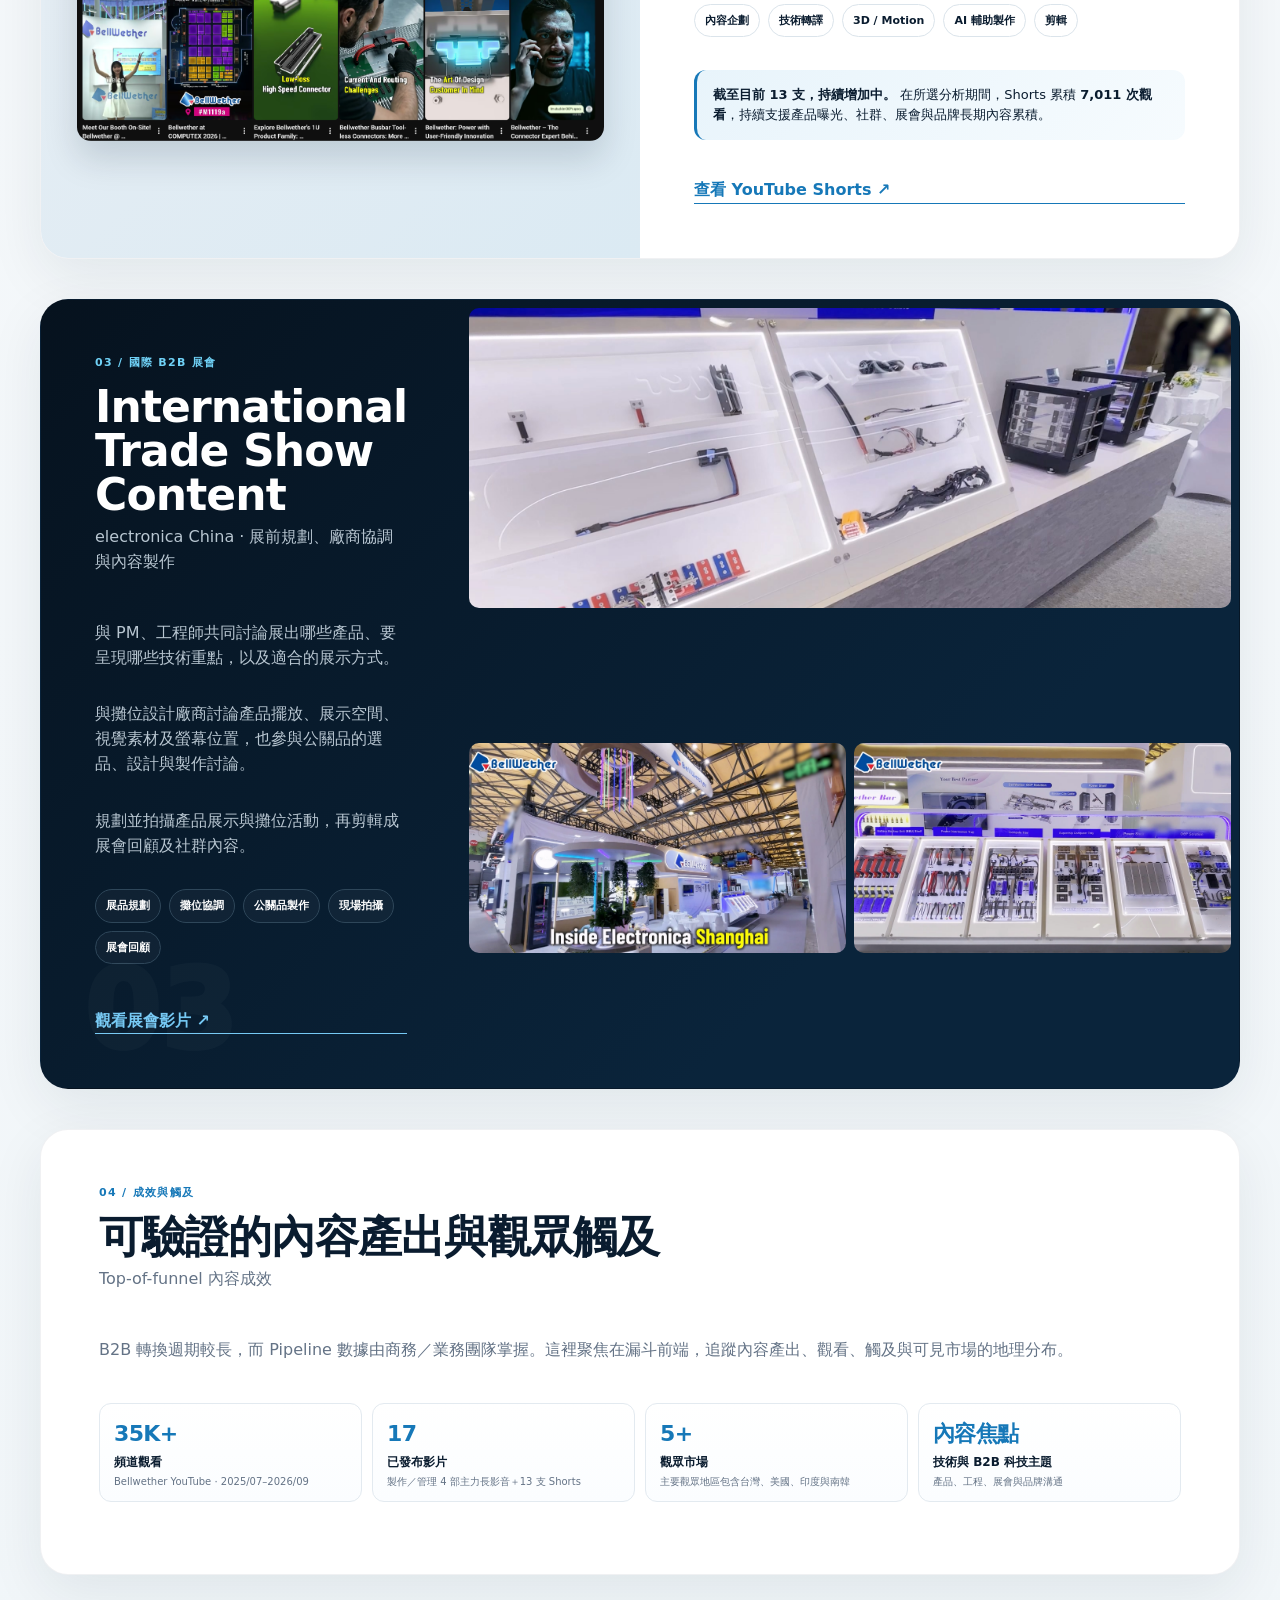
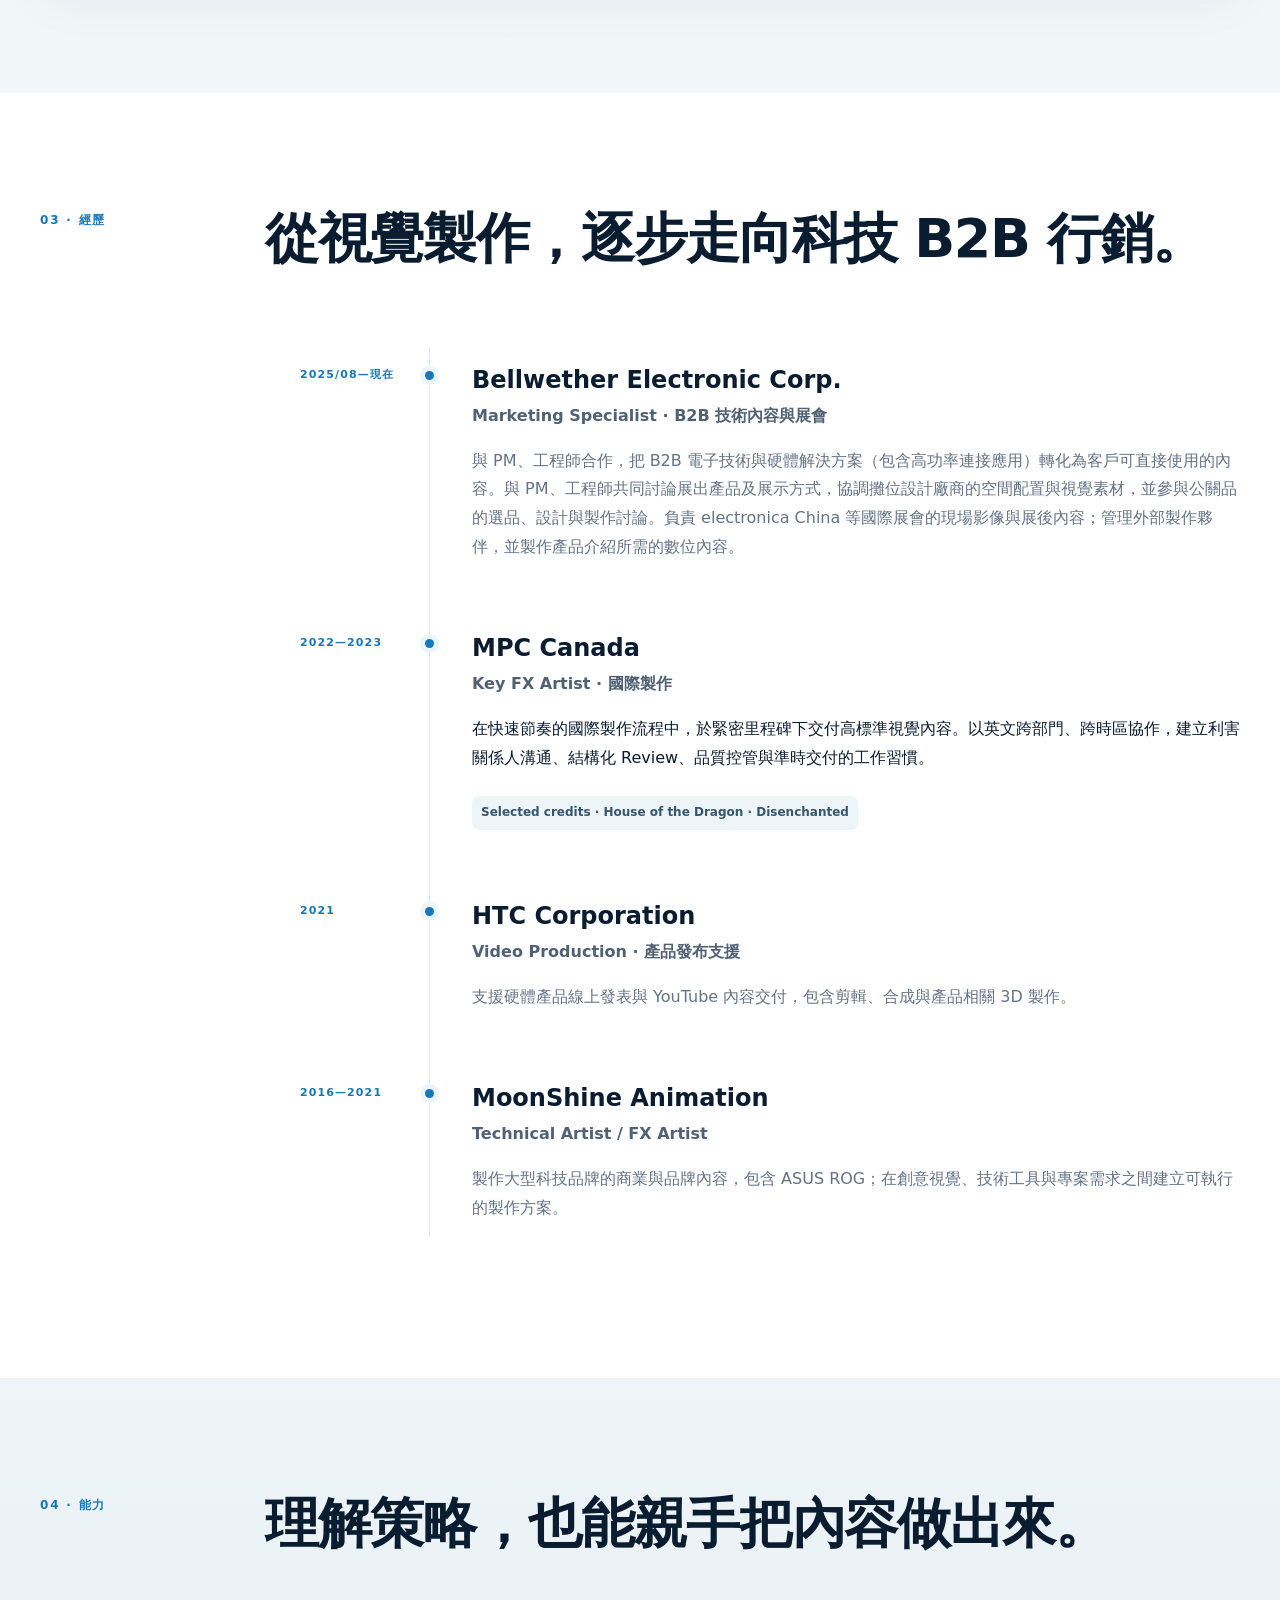
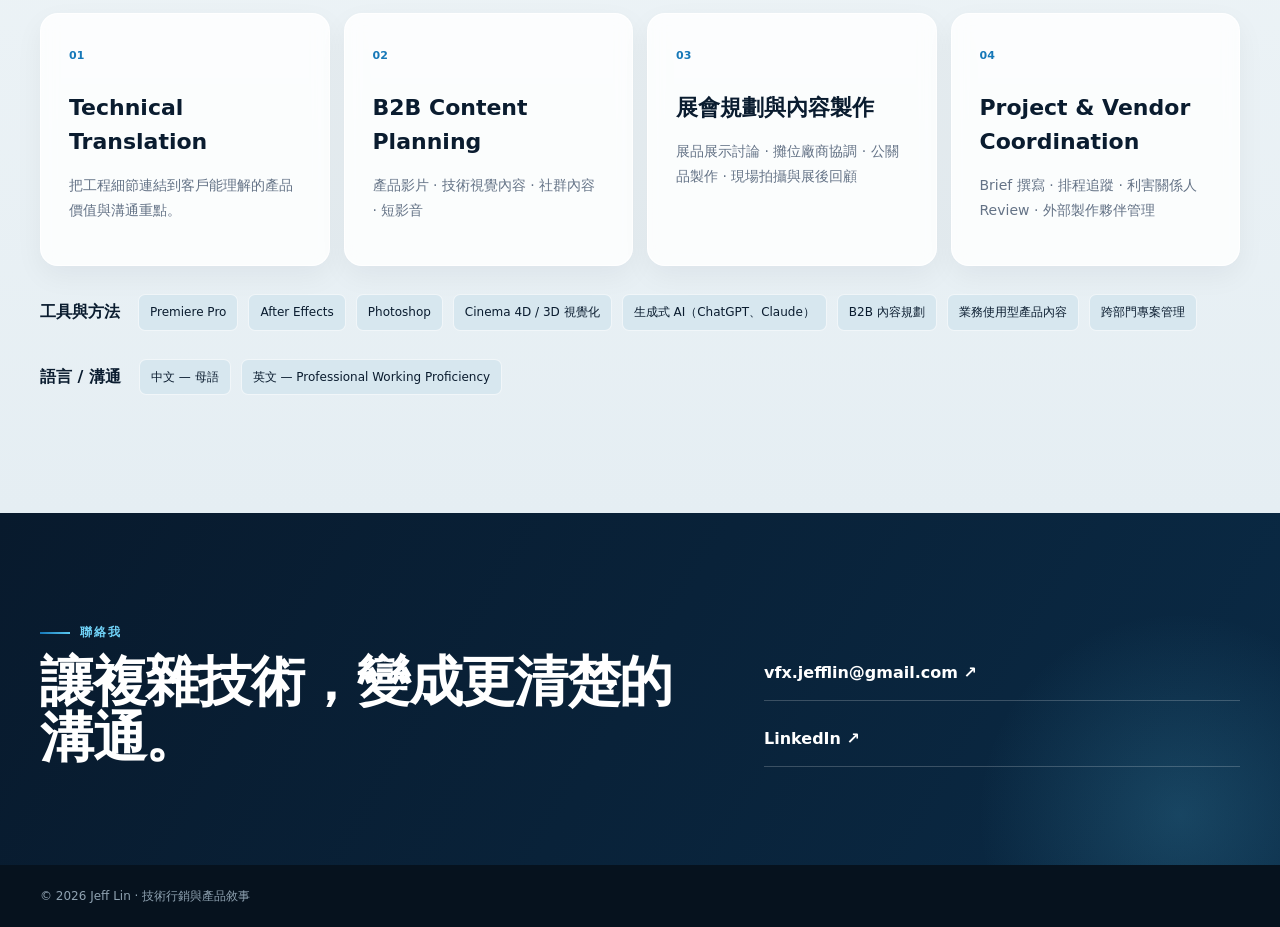
==== commit bf04204c: "Refine Chinese hero typography and responsive layout" ====
--- a/zh.html
+++ b/zh.html
@@ -26,8 +26,9 @@
     <section class="hero container">
       <div class="hero-copy reveal">
         <p class="eyebrow">技術行銷 · B2B 內容 · 展會行銷</p>
-        <h1>把複雜工程技術，轉化成<span>清楚、有效的溝通。</span></h1>
-        <p class="hero-lead">我是 Jeff Lin，工作位於 B2B 電子科技與硬體解決方案、技術敘事、展會與數位內容的交會點。結合國際視覺製作背景與科技行銷實務經驗，我協助產品團隊與工程師把複雜技術規格轉化為清楚的數位內容、展會素材與客戶溝通材料。</p>
+        <h1 class="zh-hero-title"><span class="title-line">把複雜工程技術，</span><span class="title-line">轉化成</span><span class="title-line title-accent">清楚、有效的溝通。</span></h1>
+        <p class="hero-lead">我是 Jeff Lin，工作位於 B2B 電子科技與硬體解決方案、技術敘事、展會與數位內容的交會點。</p>
+        <p class="hero-lead">結合國際視覺製作背景與科技行銷實務經驗，我協助產品團隊與工程師把複雜技術規格轉化為清楚的數位內容、展會素材與客戶溝通材料。</p>
         <p class="hero-bridge">串聯工程、行銷與視覺製作。</p>
         <div class="hero-actions">
           <a class="button primary" href="#work">查看精選作品</a>
@@ -187,5 +188,8 @@
 
   <footer><div class="container">© 2026 Jeff Lin · 技術行銷與產品敘事</div></footer>
   <script src="script.js"></script>
+  <!-- Cloudflare Web Analytics -->
+  <script type='module' src='https://static.cloudflareinsights.com/beacon.min.js' data-cf-beacon='{"token": "4858209e0ffc437395b9a8908197e34c"}'></script>
+  <!-- End Cloudflare Web Analytics -->
 </body>
 </html>
--- a/styles.css
+++ b/styles.css
@@ -124,3 +124,23 @@
 
 .hero-bridge{font-weight:600;color:var(--ink);font-size:18px;margin:18px 0}
 .hero-badge{max-width:calc(100% - 40px)}
+
+/* Chinese hero: phrase-based lines sized to the actual text column. */
+.zh-page .hero{grid-template-columns:minmax(0,1.12fr) minmax(0,.88fr);gap:56px}
+.zh-page .hero-copy{min-width:0;container-type:inline-size}
+.zh-page .hero .zh-hero-title{font-size:clamp(26px,4vw,56px);font-size:clamp(26px,8.6cqw,56px);line-height:1.25;letter-spacing:-.025em;margin:22px 0 28px;max-width:none}
+.zh-page .hero .zh-hero-title .title-line{display:block;white-space:nowrap;background:none;color:var(--ink)}
+.zh-page .hero .zh-hero-title .title-accent{background:linear-gradient(90deg,var(--blue),#3aaed8 70%,#59c7ef);background-clip:text;-webkit-background-clip:text;color:transparent}
+.zh-page .hero-lead{font-size:17px;line-height:1.9;margin:0 0 14px;max-width:36em;line-break:strict}
+.zh-page .hero-bridge{font-size:16px;line-height:1.8;margin:22px 0 0}
+.zh-page .hero-actions{margin-top:28px}
+@media(max-width:900px){
+  .zh-page .hero{grid-template-columns:minmax(0,1fr);gap:44px;padding-top:56px}
+  .zh-page .hero-copy{max-width:680px}
+}
+@media(max-width:650px){
+  .zh-page .hero{padding-top:38px;gap:36px}
+  .zh-page .hero .zh-hero-title{margin:18px 0 24px;line-height:1.3}
+  .zh-page .hero-lead{font-size:16px;line-height:1.85}
+  .zh-page .hero .eyebrow{font-size:11px;letter-spacing:.1em}
+}
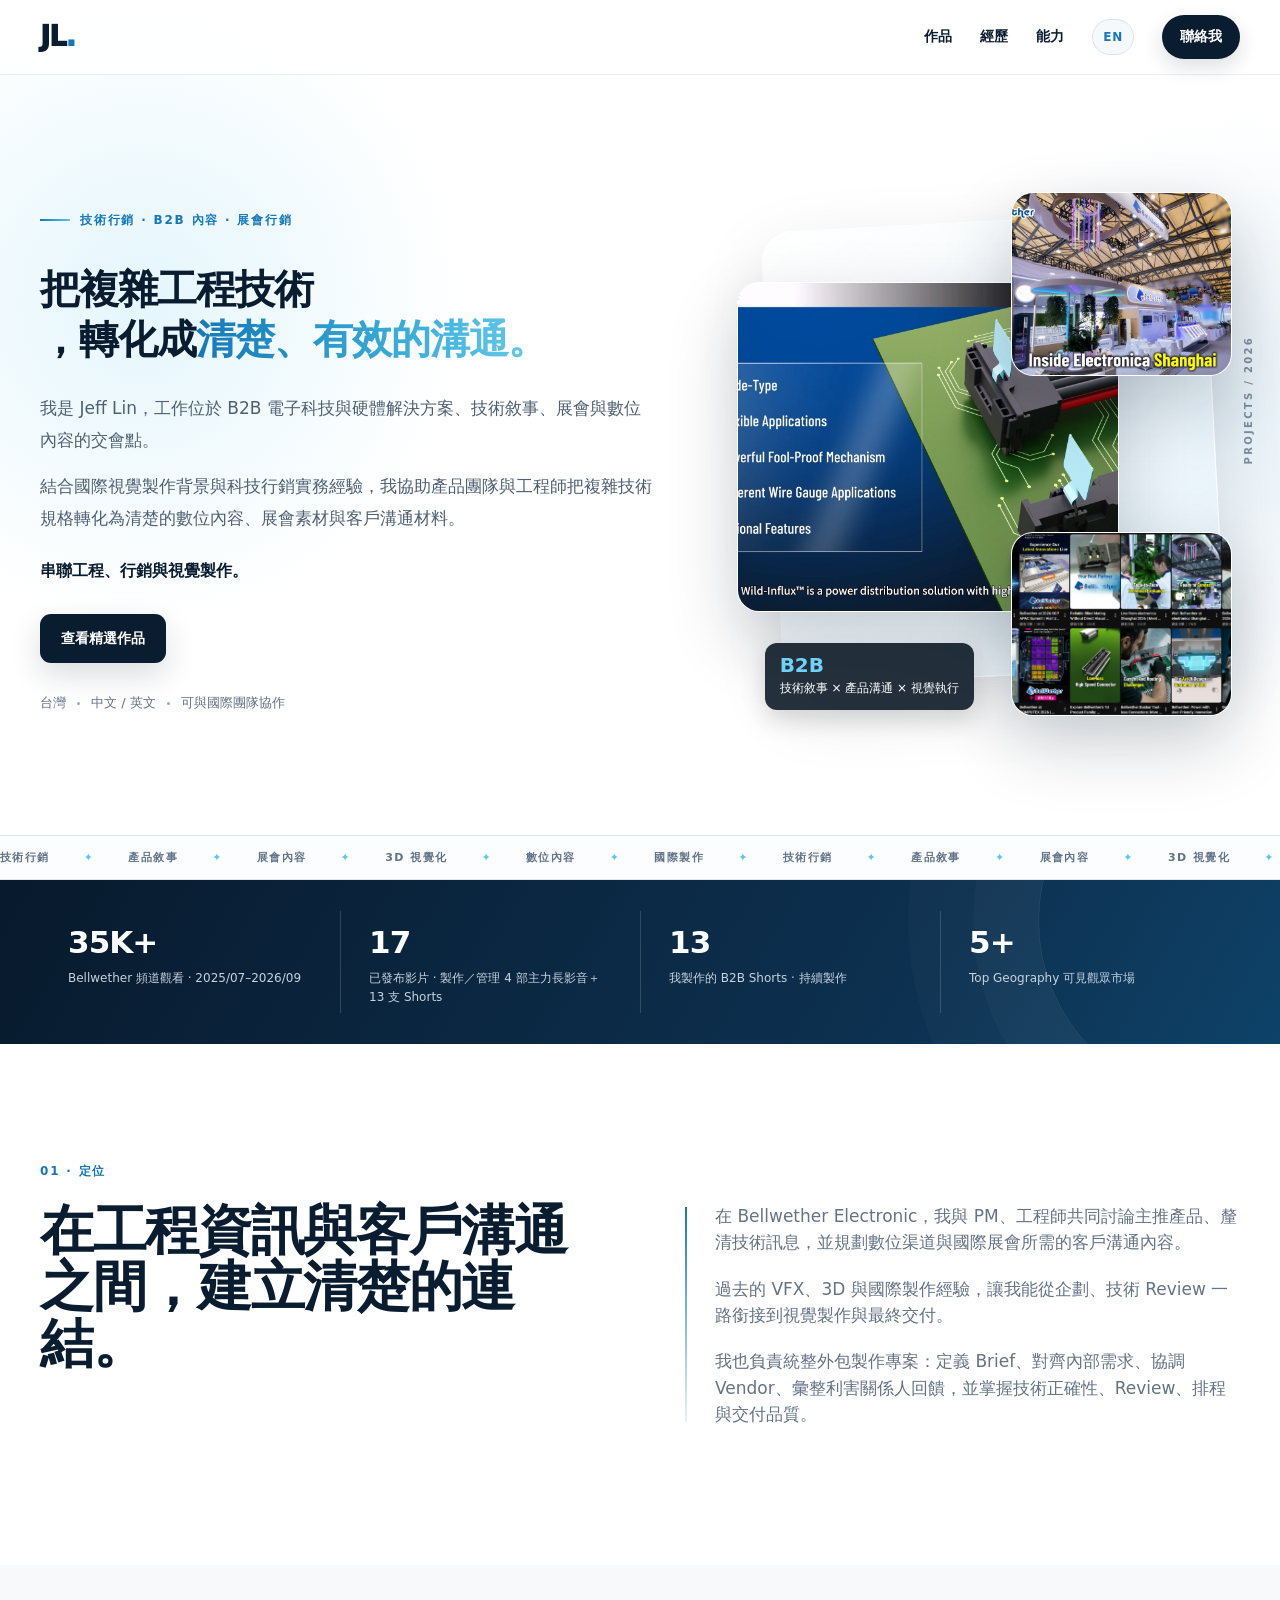
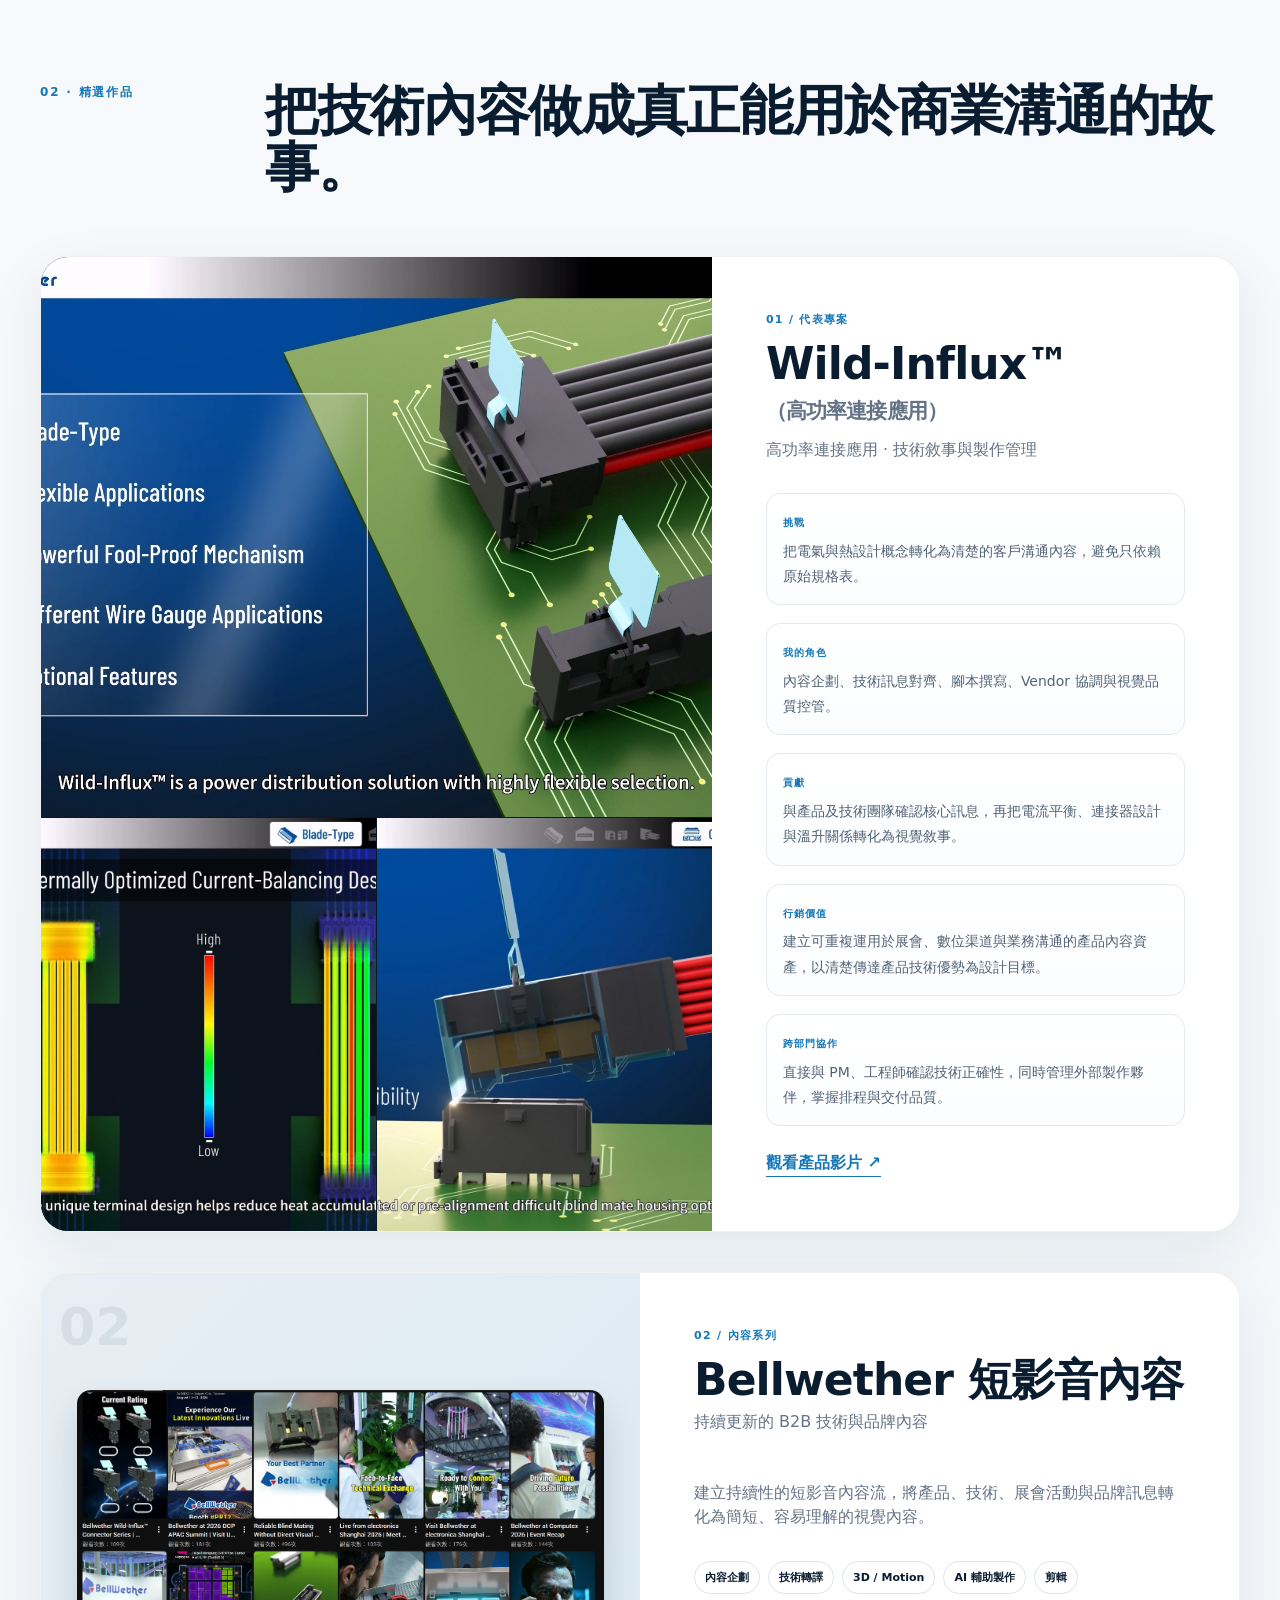
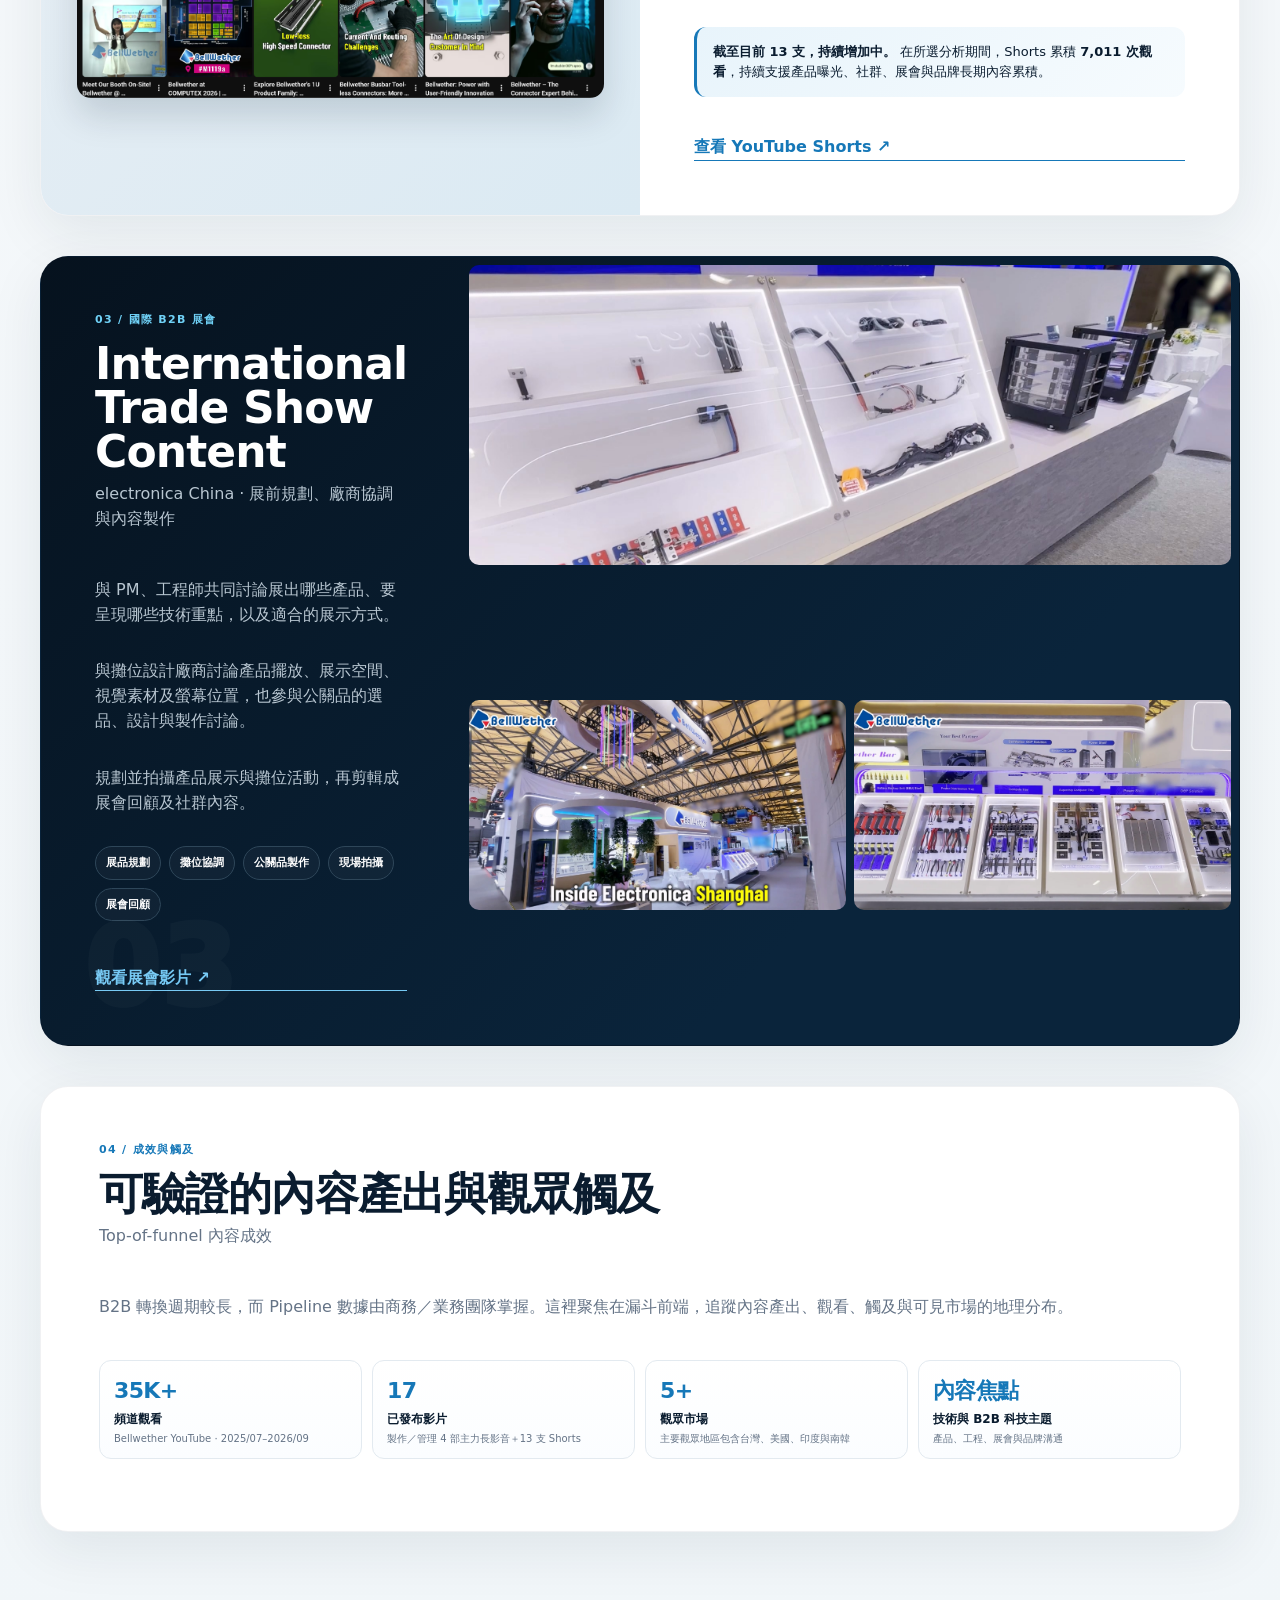
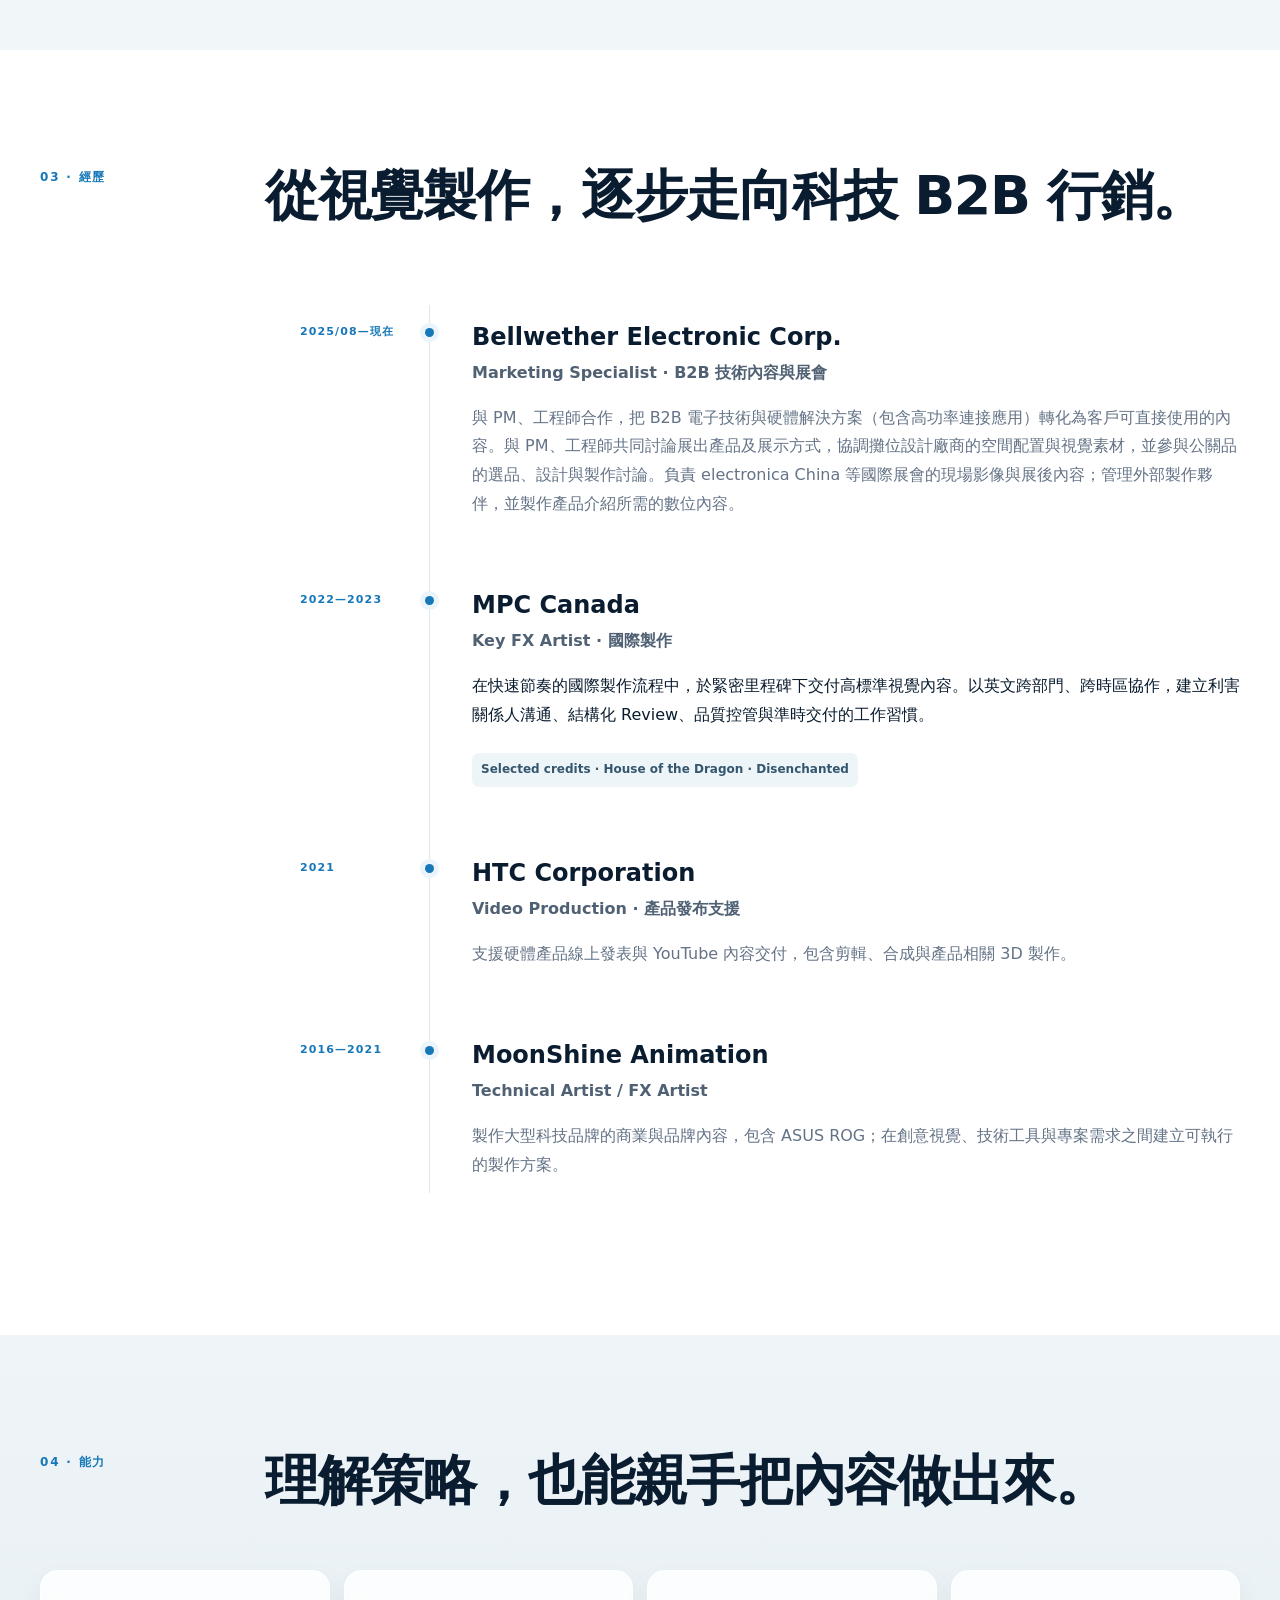
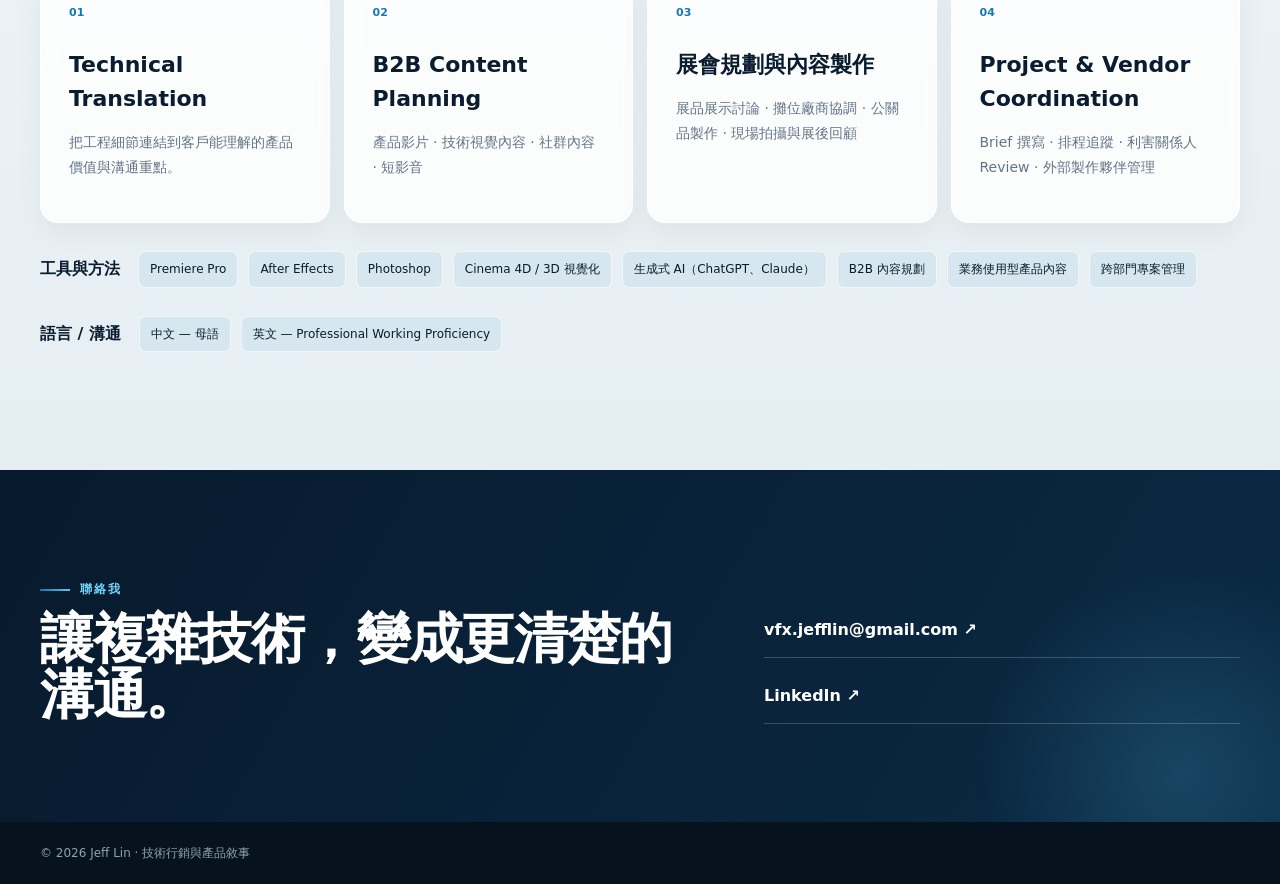
==== commit d61067a9: "Set Chinese hero to two explicit lines and restore original gradient" ====
--- a/zh.html
+++ b/zh.html
@@ -5,7 +5,7 @@
   <meta name="viewport" content="width=device-width, initial-scale=1.0" />
   <meta name="description" content="Jeff Lin — B2B 技術行銷、產品敘事、數位內容與展會行銷作品集。" />
   <title>Jeff Lin | 技術行銷與產品敘事</title>
-  <link rel="stylesheet" href="styles.css" />
+  <link rel="stylesheet" href="styles.css?v=20261006-hero2" />
 </head>
 <body class="zh-page">
   <header class="nav-wrap">
@@ -26,7 +26,7 @@
     <section class="hero container">
       <div class="hero-copy reveal">
         <p class="eyebrow">技術行銷 · B2B 內容 · 展會行銷</p>
-        <h1 class="zh-hero-title"><span class="title-line">把複雜工程技術，</span><span class="title-line">轉化成</span><span class="title-line title-accent">清楚、有效的溝通。</span></h1>
+        <h1 class="zh-hero-title"><span class="title-line">把複雜工程技術</span><span class="title-line">，轉化成<span class="title-accent">清楚、有效的溝通。</span></span></h1>
         <p class="hero-lead">我是 Jeff Lin，工作位於 B2B 電子科技與硬體解決方案、技術敘事、展會與數位內容的交會點。</p>
         <p class="hero-lead">結合國際視覺製作背景與科技行銷實務經驗，我協助產品團隊與工程師把複雜技術規格轉化為清楚的數位內容、展會素材與客戶溝通材料。</p>
         <p class="hero-bridge">串聯工程、行銷與視覺製作。</p>
--- a/styles.css
+++ b/styles.css
@@ -128,9 +128,9 @@
 /* Chinese hero: phrase-based lines sized to the actual text column. */
 .zh-page .hero{grid-template-columns:minmax(0,1.12fr) minmax(0,.88fr);gap:56px}
 .zh-page .hero-copy{min-width:0;container-type:inline-size}
-.zh-page .hero .zh-hero-title{font-size:clamp(26px,4vw,56px);font-size:clamp(26px,8.6cqw,56px);line-height:1.25;letter-spacing:-.025em;margin:22px 0 28px;max-width:none}
+.zh-page .hero .zh-hero-title{font-size:clamp(16px,2.8vw,40px);font-size:clamp(16px,7cqw,40px);line-height:1.25;letter-spacing:-.025em;margin:22px 0 28px;max-width:none}
 .zh-page .hero .zh-hero-title .title-line{display:block;white-space:nowrap;background:none;color:var(--ink)}
-.zh-page .hero .zh-hero-title .title-accent{background:linear-gradient(90deg,var(--blue),#3aaed8 70%,#59c7ef);background-clip:text;-webkit-background-clip:text;color:transparent}
+.zh-page .hero .zh-hero-title .title-accent{background:linear-gradient(90deg,var(--blue),#3aaed8 60%,#6bccec);background-clip:text;-webkit-background-clip:text;color:transparent}
 .zh-page .hero-lead{font-size:17px;line-height:1.9;margin:0 0 14px;max-width:36em;line-break:strict}
 .zh-page .hero-bridge{font-size:16px;line-height:1.8;margin:22px 0 0}
 .zh-page .hero-actions{margin-top:28px}
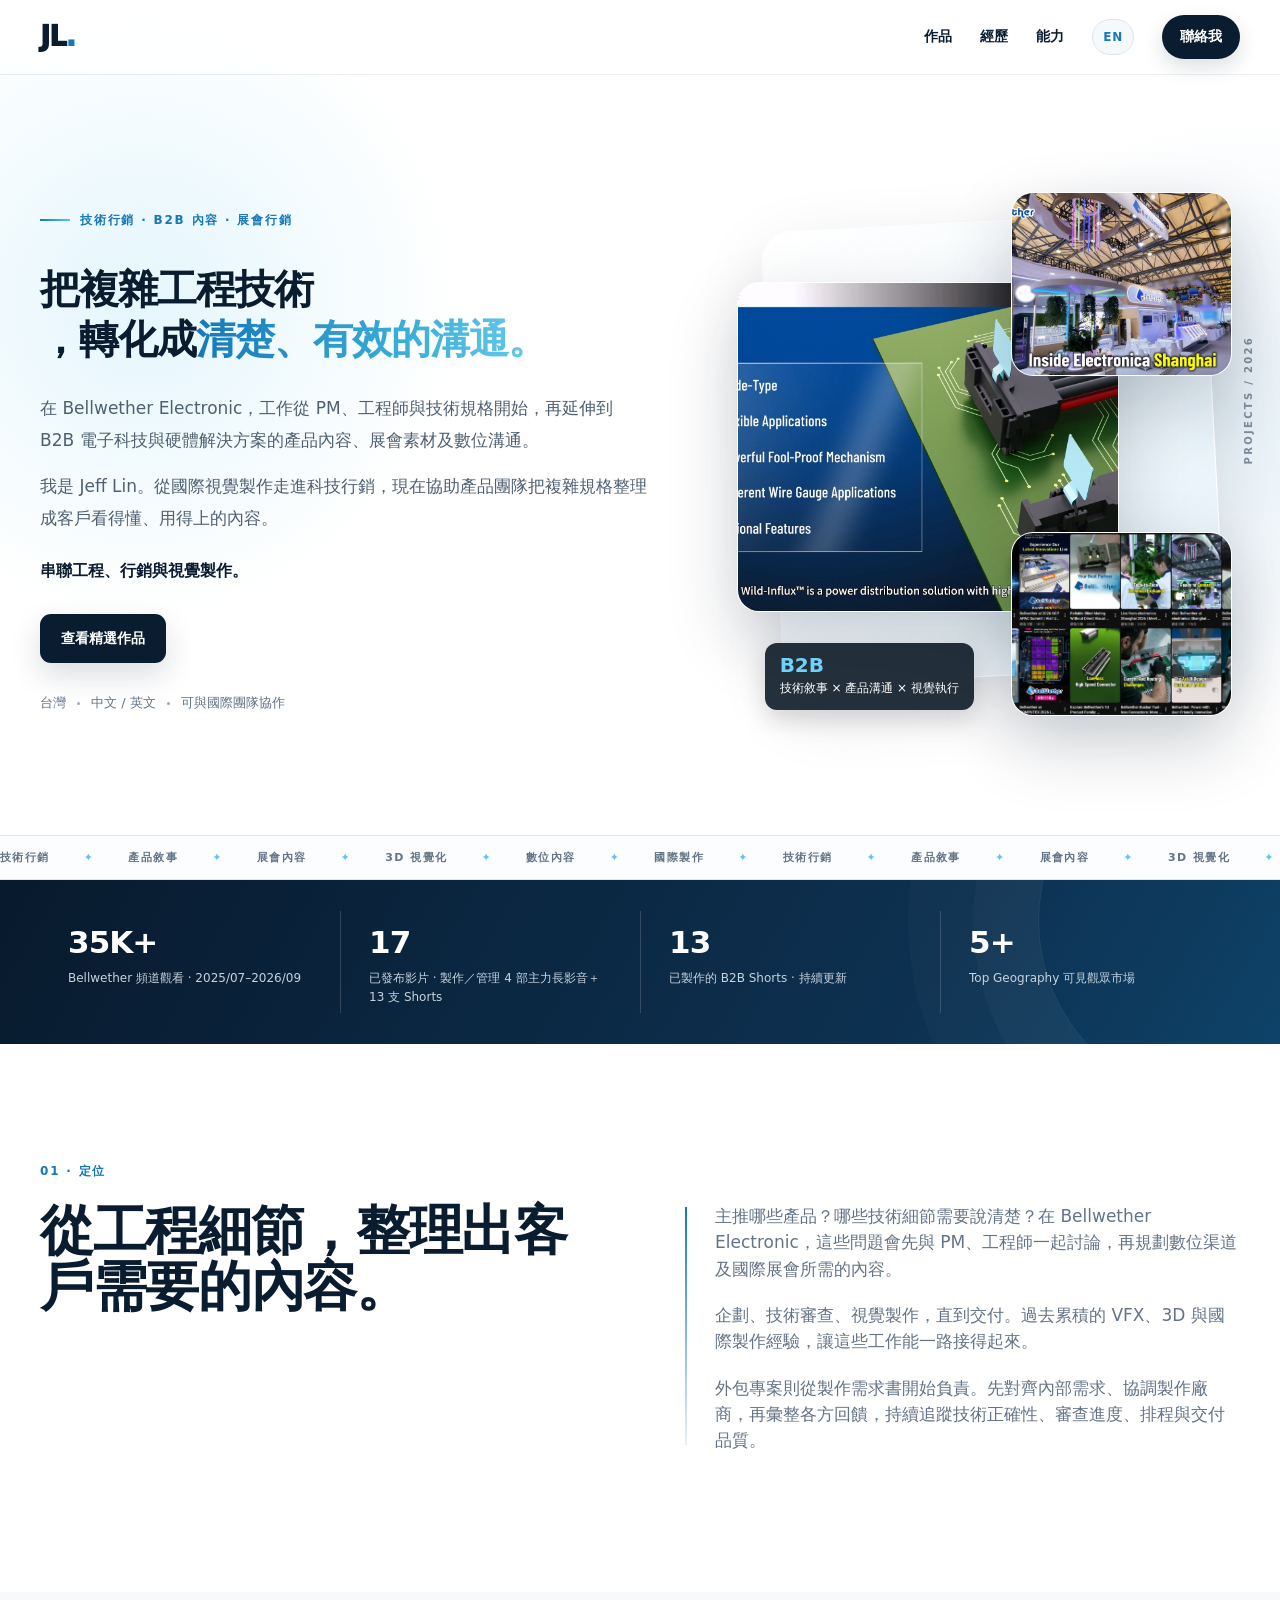
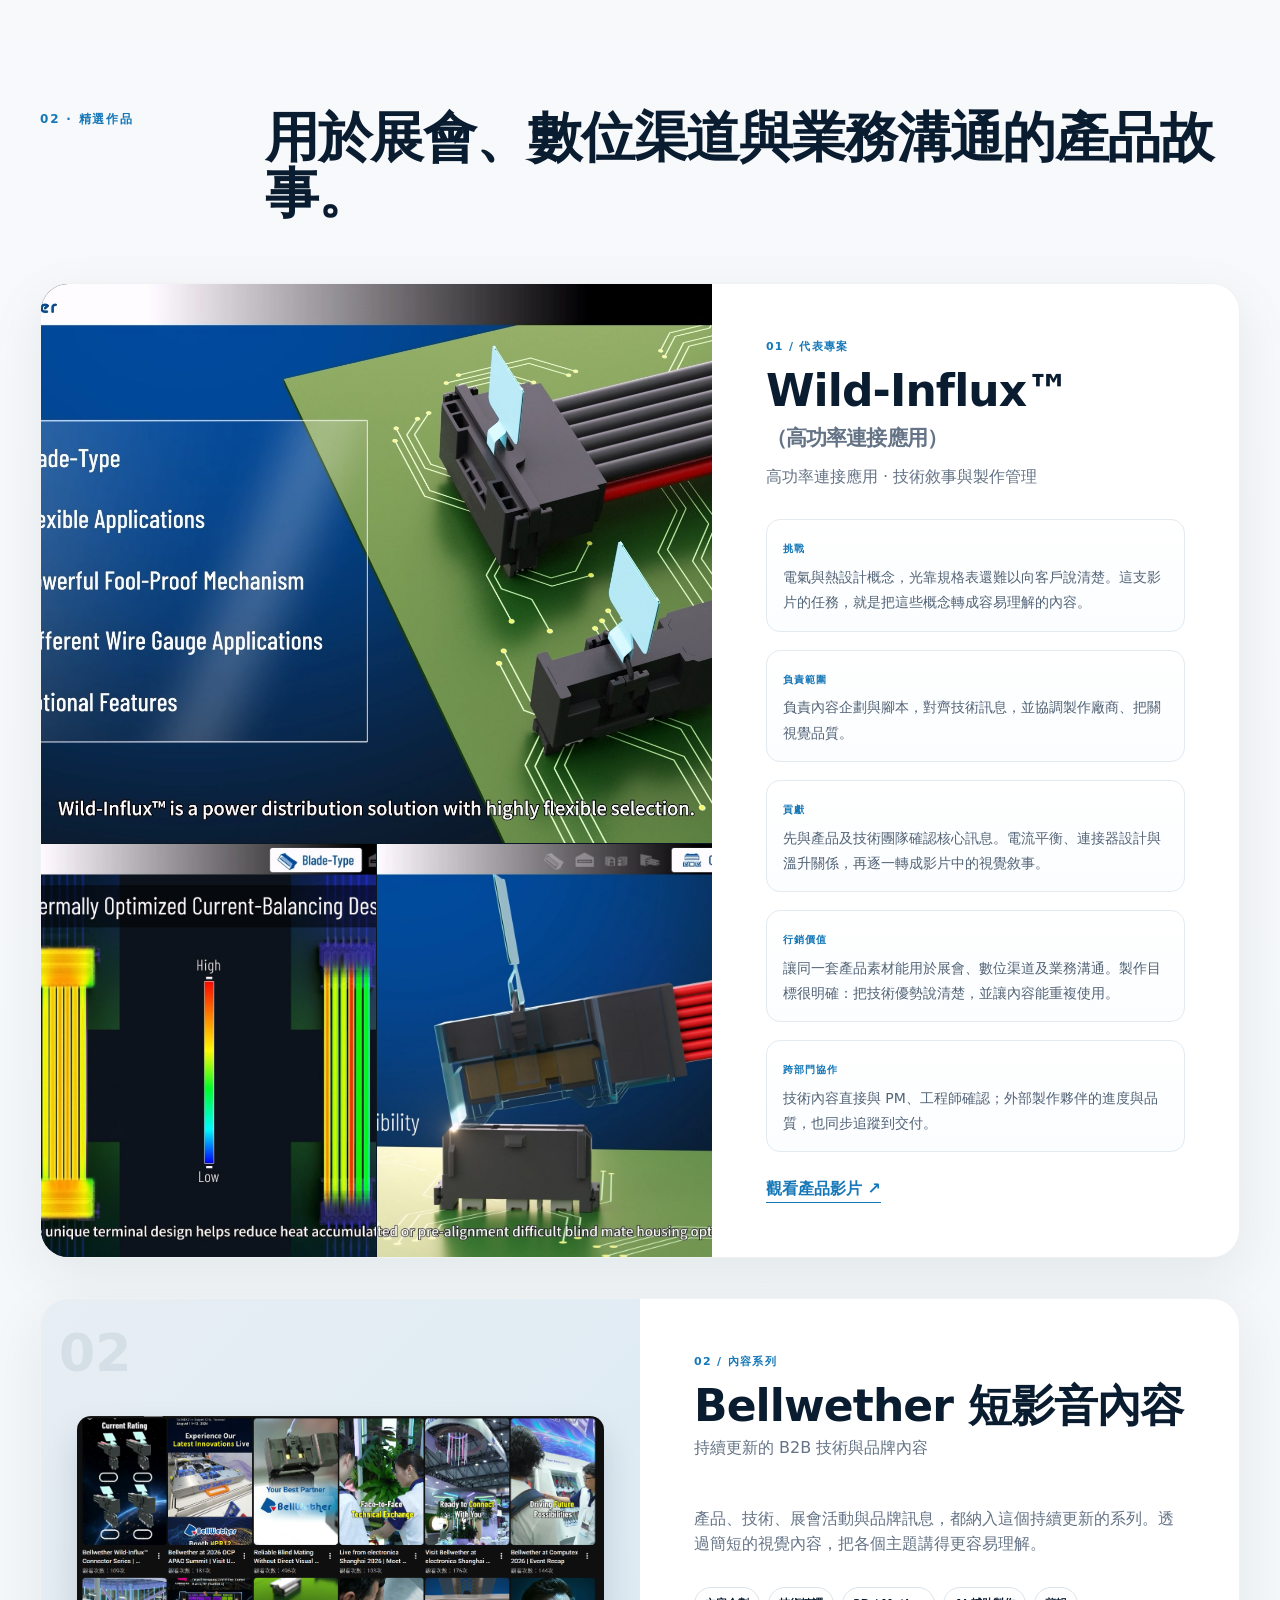
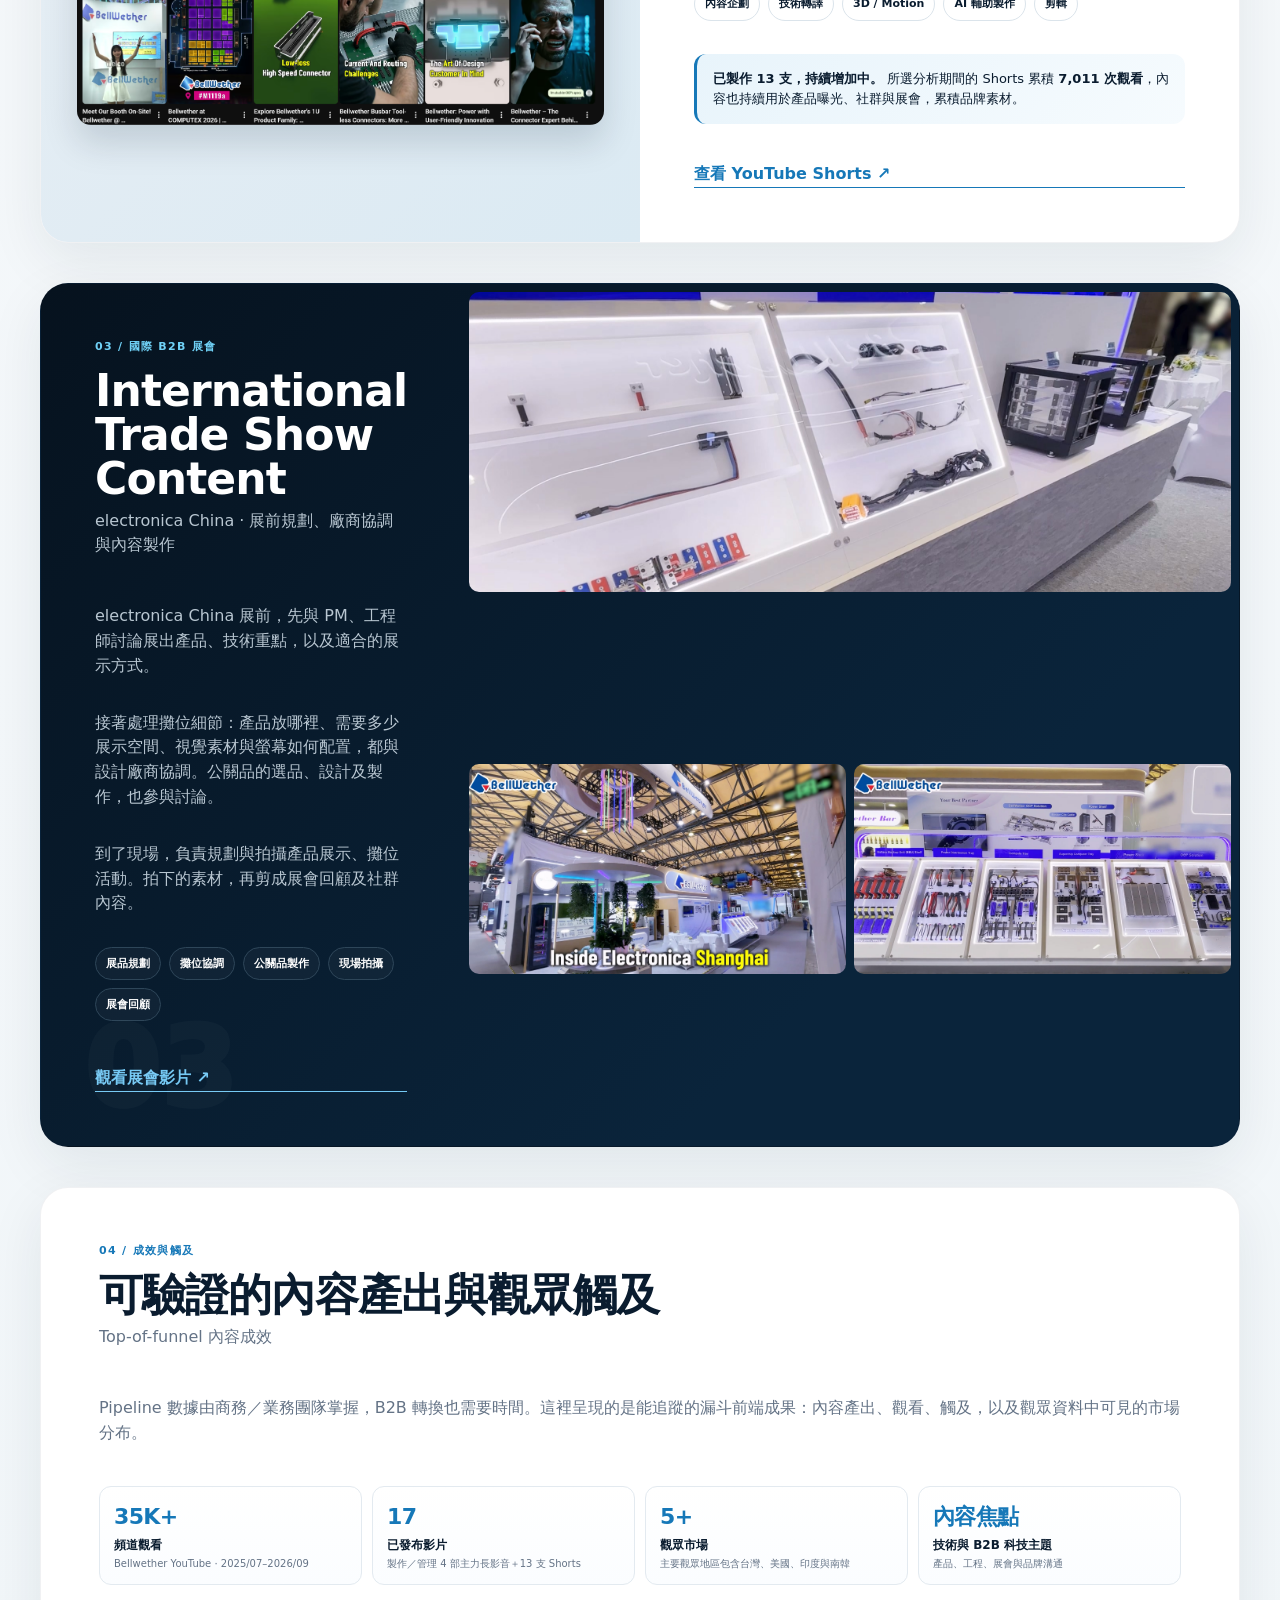
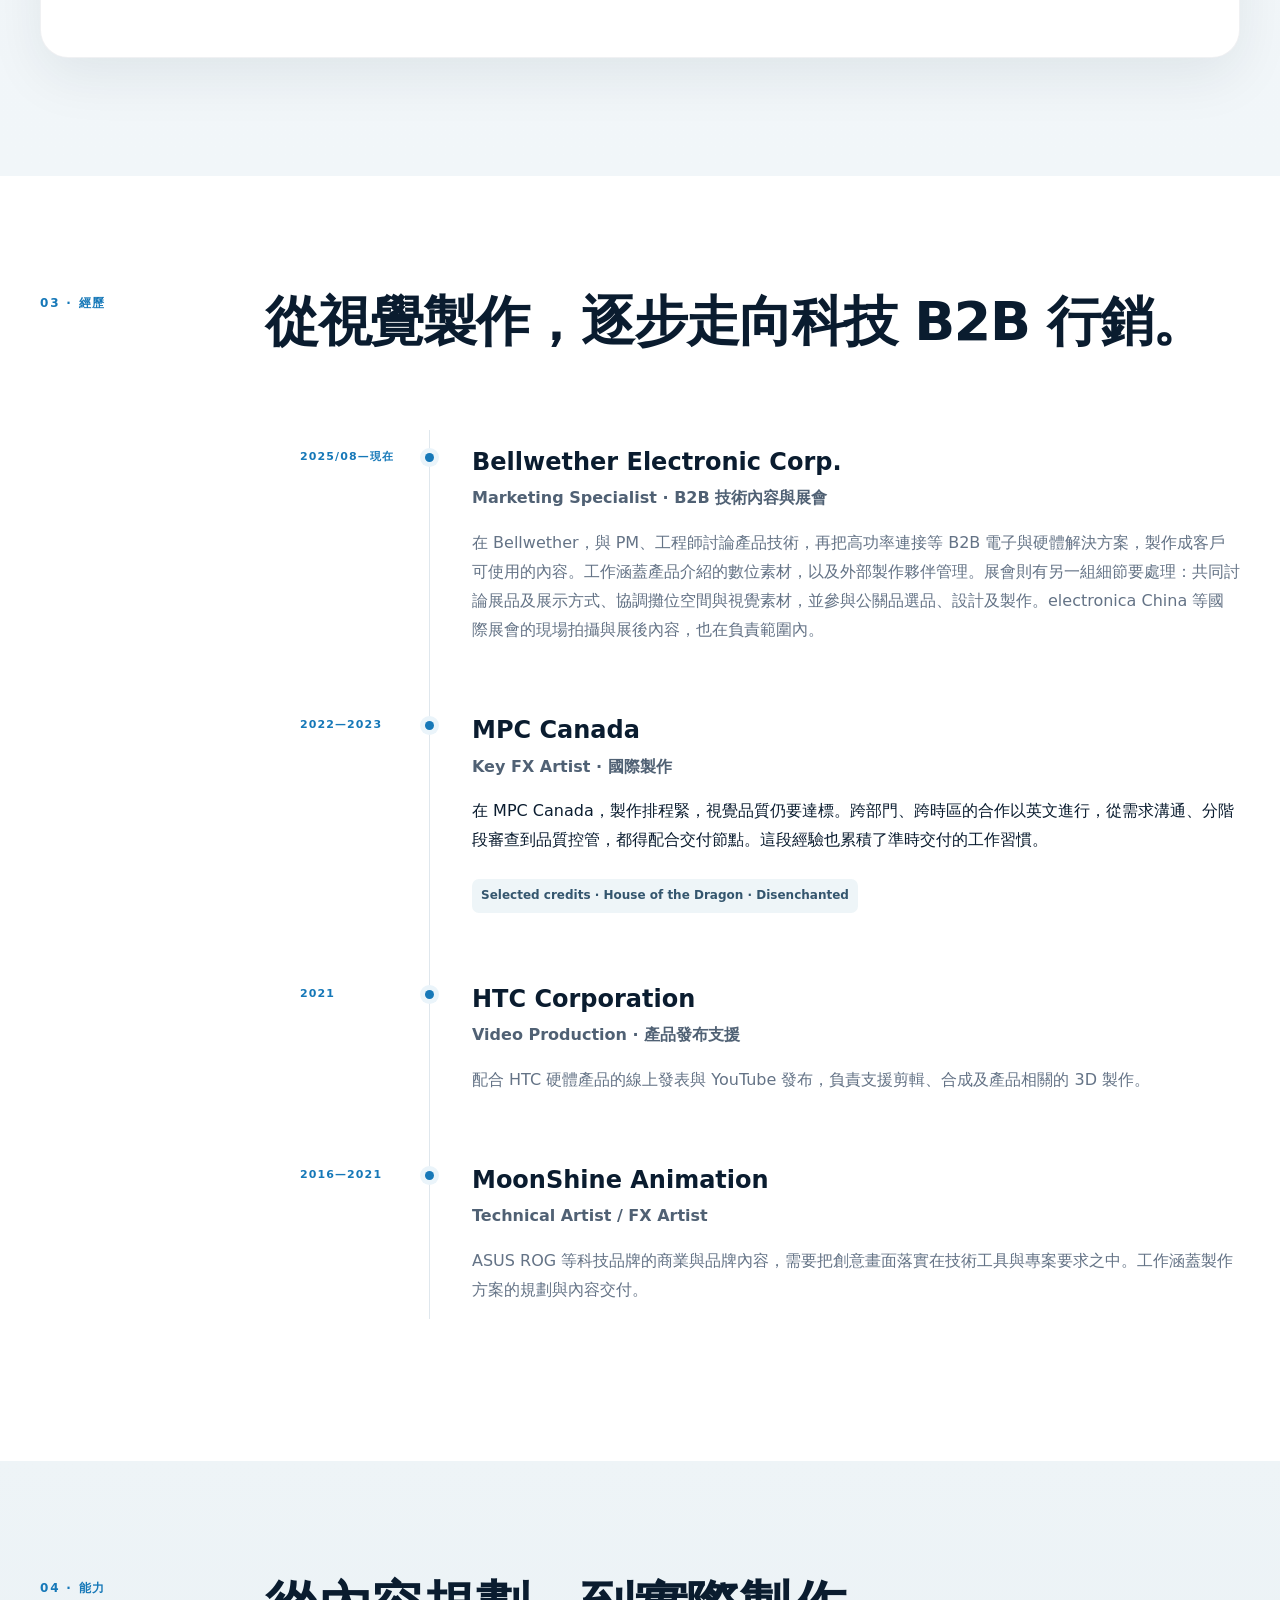
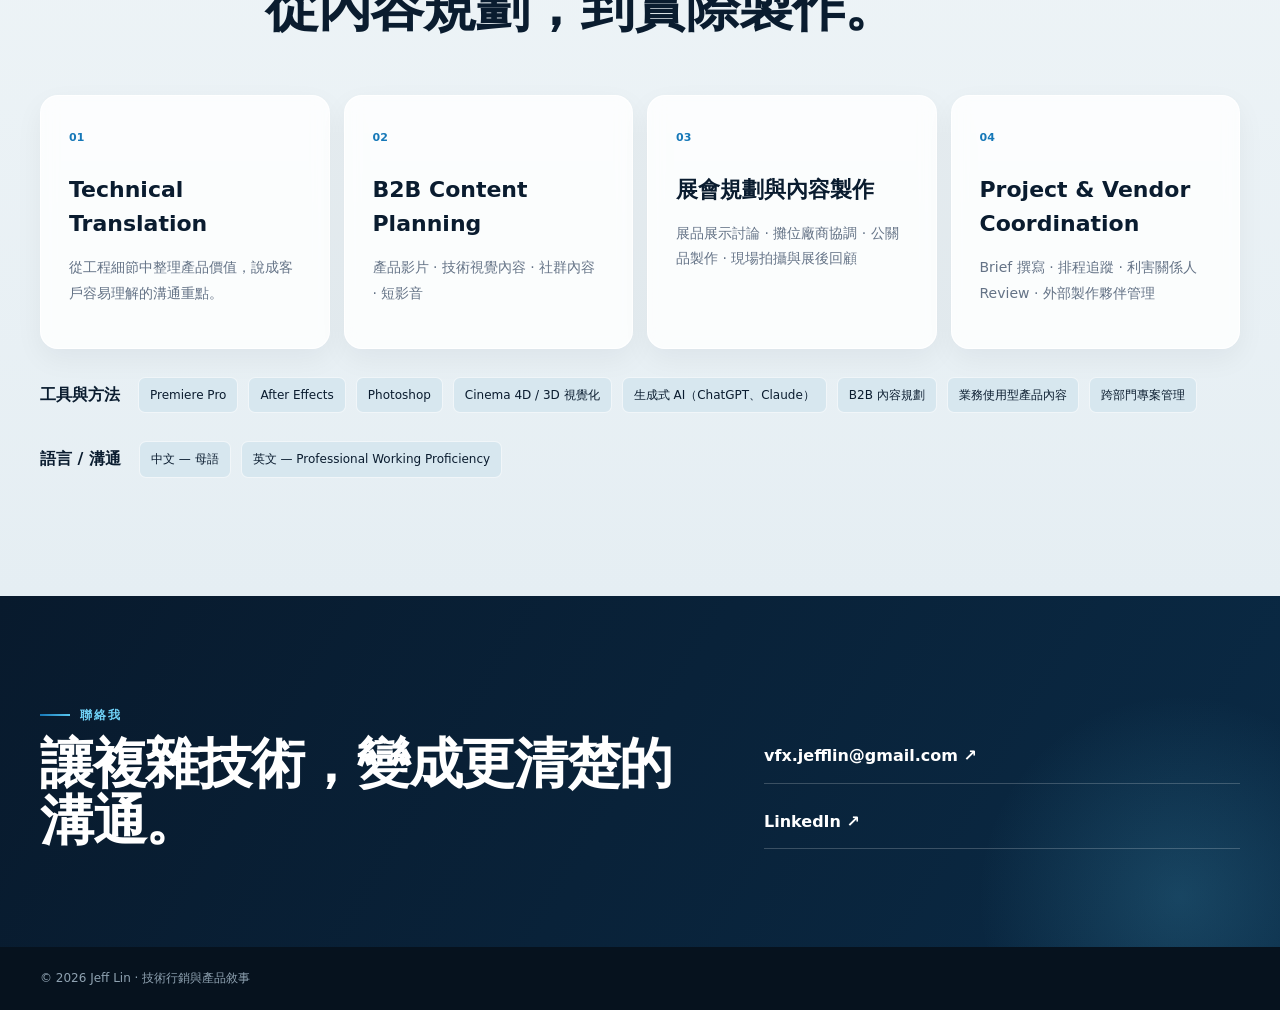
==== commit 048d0814: "Rewrite portfolio copy with concrete project context and natural phrasing" ====
--- a/zh.html
+++ b/zh.html
@@ -27,8 +27,8 @@
       <div class="hero-copy reveal">
         <p class="eyebrow">技術行銷 · B2B 內容 · 展會行銷</p>
         <h1 class="zh-hero-title"><span class="title-line">把複雜工程技術</span><span class="title-line">，轉化成<span class="title-accent">清楚、有效的溝通。</span></span></h1>
-        <p class="hero-lead">我是 Jeff Lin，工作位於 B2B 電子科技與硬體解決方案、技術敘事、展會與數位內容的交會點。</p>
-        <p class="hero-lead">結合國際視覺製作背景與科技行銷實務經驗，我協助產品團隊與工程師把複雜技術規格轉化為清楚的數位內容、展會素材與客戶溝通材料。</p>
+        <p class="hero-lead">在 Bellwether Electronic，工作從 PM、工程師與技術規格開始，再延伸到 B2B 電子科技與硬體解決方案的產品內容、展會素材及數位溝通。</p>
+        <p class="hero-lead">我是 Jeff Lin。從國際視覺製作走進科技行銷，現在協助產品團隊把複雜規格整理成客戶看得懂、用得上的內容。</p>
         <p class="hero-bridge">串聯工程、行銷與視覺製作。</p>
         <div class="hero-actions">
           <a class="button primary" href="#work">查看精選作品</a>
@@ -56,7 +56,7 @@
       <div class="container proof-grid">
         <div><strong>35K+</strong><span>Bellwether 頻道觀看 · 2025/07–2026/09</span></div>
         <div><strong>17</strong><span>已發布影片 · 製作／管理 4 部主力長影音＋13 支 Shorts</span></div>
-        <div><strong>13</strong><span>我製作的 B2B Shorts · 持續製作</span></div>
+        <div><strong>13</strong><span>已製作的 B2B Shorts · 持續更新</span></div>
         <div><strong>5+</strong><span>Top Geography 可見觀眾市場</span></div>
       </div>
     </section>
@@ -64,11 +64,11 @@
     <section class="section intro container reveal">
       <div class="section-label">01 · 定位</div>
       <div class="intro-grid">
-        <h2>在工程資訊與客戶溝通之間，建立清楚的連結。</h2>
+        <h2>從工程細節，整理出客戶需要的內容。</h2>
         <div>
-          <p>在 Bellwether Electronic，我與 PM、工程師共同討論主推產品、釐清技術訊息，並規劃數位渠道與國際展會所需的客戶溝通內容。</p>
-          <p>過去的 VFX、3D 與國際製作經驗，讓我能從企劃、技術 Review 一路銜接到視覺製作與最終交付。</p>
-          <p>我也負責統整外包製作專案：定義 Brief、對齊內部需求、協調 Vendor、彙整利害關係人回饋，並掌握技術正確性、Review、排程與交付品質。</p>
+          <p>主推哪些產品？哪些技術細節需要說清楚？在 Bellwether Electronic，這些問題會先與 PM、工程師一起討論，再規劃數位渠道及國際展會所需的內容。</p>
+          <p>企劃、技術審查、視覺製作，直到交付。過去累積的 VFX、3D 與國際製作經驗，讓這些工作能一路接得起來。</p>
+          <p>外包專案則從製作需求書開始負責。先對齊內部需求、協調製作廠商，再彙整各方回饋，持續追蹤技術正確性、審查進度、排程與交付品質。</p>
         </div>
       </div>
     </section>
@@ -77,7 +77,7 @@
       <div class="container">
         <div class="section-heading reveal">
           <div class="section-label">02 · 精選作品</div>
-          <h2>把技術內容做成真正能用於商業溝通的故事。</h2>
+          <h2>用於展會、數位渠道與業務溝通的產品故事。</h2>
         </div>
 
         <article class="project feature reveal">
@@ -91,11 +91,11 @@
             <h3>Wild‑Influx™ <span class="project-context">（高功率連接應用）</span></h3>
             <p class="project-sub">高功率連接應用 · 技術敘事與製作管理</p>
             <div class="case-grid">
-              <div><span>挑戰</span><p>把電氣與熱設計概念轉化為清楚的客戶溝通內容，避免只依賴原始規格表。</p></div>
-              <div><span>我的角色</span><p>內容企劃、技術訊息對齊、腳本撰寫、Vendor 協調與視覺品質控管。</p></div>
-              <div><span>貢獻</span><p>與產品及技術團隊確認核心訊息，再把電流平衡、連接器設計與溫升關係轉化為視覺敘事。</p></div>
-              <div><span>行銷價值</span><p>建立可重複運用於展會、數位渠道與業務溝通的產品內容資產，以清楚傳達產品技術優勢為設計目標。</p></div>
-              <div><span>跨部門協作</span><p>直接與 PM、工程師確認技術正確性，同時管理外部製作夥伴，掌握排程與交付品質。</p></div>
+              <div><span>挑戰</span><p>電氣與熱設計概念，光靠規格表還難以向客戶說清楚。這支影片的任務，就是把這些概念轉成容易理解的內容。</p></div>
+              <div><span>負責範圍</span><p>負責內容企劃與腳本，對齊技術訊息，並協調製作廠商、把關視覺品質。</p></div>
+              <div><span>貢獻</span><p>先與產品及技術團隊確認核心訊息。電流平衡、連接器設計與溫升關係，再逐一轉成影片中的視覺敘事。</p></div>
+              <div><span>行銷價值</span><p>讓同一套產品素材能用於展會、數位渠道及業務溝通。製作目標很明確：把技術優勢說清楚，並讓內容能重複使用。</p></div>
+              <div><span>跨部門協作</span><p>技術內容直接與 PM、工程師確認；外部製作夥伴的進度與品質，也同步追蹤到交付。</p></div>
             </div>
             <a class="text-link" target="_blank" rel="noopener" href="https://youtu.be/CGokXRwfFD4?si=VFuxg-Ws2p5JraSZ">觀看產品影片 ↗</a>
           </div>
@@ -107,9 +107,9 @@
             <div class="project-index">02 / 內容系列</div>
             <h3>Bellwether 短影音內容</h3>
             <p class="project-sub">持續更新的 B2B 技術與品牌內容</p>
-            <p>建立持續性的短影音內容流，將產品、技術、展會活動與品牌訊息轉化為簡短、容易理解的視覺內容。</p>
+            <p>產品、技術、展會活動與品牌訊息，都納入這個持續更新的系列。透過簡短的視覺內容，把各個主題講得更容易理解。</p>
             <div class="tag-row"><span>內容企劃</span><span>技術轉譯</span><span>3D / Motion</span><span>AI 輔助製作</span><span>剪輯</span></div>
-            <p class="impact"><b>截至目前 13 支，持續增加中。</b> 在所選分析期間，Shorts 累積 <b>7,011 次觀看</b>，持續支援產品曝光、社群、展會與品牌長期內容累積。</p>
+            <p class="impact"><b>已製作 13 支，持續增加中。</b> 所選分析期間的 Shorts 累積 <b>7,011 次觀看</b>，內容也持續用於產品曝光、社群與展會，累積品牌素材。</p>
             <a class="text-link" target="_blank" rel="noopener" href="https://www.youtube.com/@BellwetherCorp-BLWR/shorts">查看 YouTube Shorts ↗</a>
           </div>
         </article>
@@ -119,9 +119,9 @@
             <div class="project-index">03 / 國際 B2B 展會</div>
             <h3>International Trade Show Content</h3>
             <p class="project-sub">electronica China · 展前規劃、廠商協調與內容製作</p>
-            <p>與 PM、工程師共同討論展出哪些產品、要呈現哪些技術重點，以及適合的展示方式。</p>
-            <p>與攤位設計廠商討論產品擺放、展示空間、視覺素材及螢幕位置，也參與公關品的選品、設計與製作討論。</p>
-            <p>規劃並拍攝產品展示與攤位活動，再剪輯成展會回顧及社群內容。</p>
+            <p>electronica China 展前，先與 PM、工程師討論展出產品、技術重點，以及適合的展示方式。</p>
+            <p>接著處理攤位細節：產品放哪裡、需要多少展示空間、視覺素材與螢幕如何配置，都與設計廠商協調。公關品的選品、設計及製作，也參與討論。</p>
+            <p>到了現場，負責規劃與拍攝產品展示、攤位活動。拍下的素材，再剪成展會回顧及社群內容。</p>
             <div class="tag-row"><span>展品規劃</span><span>攤位協調</span><span>公關品製作</span><span>現場拍攝</span><span>展會回顧</span></div>
             <a class="text-link light" target="_blank" rel="noopener" href="https://youtu.be/MpDqMBvhwXk?si=_fPuWEZ1H6CV1YOC">觀看展會影片 ↗</a>
           </div>
@@ -137,7 +137,7 @@
             <div class="project-index">04 / 成效與觸及</div>
             <h3>可驗證的內容產出與觀眾觸及</h3>
             <p class="project-sub">Top-of-funnel 內容成效</p>
-            <p>B2B 轉換週期較長，而 Pipeline 數據由商務／業務團隊掌握。這裡聚焦在漏斗前端，追蹤內容產出、觀看、觸及與可見市場的地理分布。</p>
+            <p>Pipeline 數據由商務／業務團隊掌握，B2B 轉換也需要時間。這裡呈現的是能追蹤的漏斗前端成果：內容產出、觀看、觸及，以及觀眾資料中可見的市場分布。</p>
             <div class="metric-mini-grid">
               <div><strong>35K+</strong><span>頻道觀看</span><small>Bellwether YouTube · 2025/07–2026/09</small></div>
               <div><strong>17</strong><span>已發布影片</span><small>製作／管理 4 部主力長影音＋13 支 Shorts</small></div>
@@ -155,18 +155,18 @@
         <h2>從視覺製作，逐步走向科技 B2B 行銷。</h2>
       </div>
       <div class="timeline">
-        <article class="timeline-item reveal"><div class="year">2025/08—現在</div><div><h3>Bellwether Electronic Corp.</h3><p class="role">Marketing Specialist · B2B 技術內容與展會</p><p>與 PM、工程師合作，把 B2B 電子技術與硬體解決方案（包含高功率連接應用）轉化為客戶可直接使用的內容。與 PM、工程師共同討論展出產品及展示方式，協調攤位設計廠商的空間配置與視覺素材，並參與公關品的選品、設計與製作討論。負責 electronica China 等國際展會的現場影像與展後內容；管理外部製作夥伴，並製作產品介紹所需的數位內容。</p></div></article>
-        <article class="timeline-item reveal"><div class="year">2022—2023</div><div><h3>MPC Canada</h3><p class="role">Key FX Artist · 國際製作</p><p>在快速節奏的國際製作流程中，於緊密里程碑下交付高標準視覺內容。以英文跨部門、跨時區協作，建立利害關係人溝通、結構化 Review、品質控管與準時交付的工作習慣。</p><p class="credit-line">Selected credits · House of the Dragon · Disenchanted</p></div></article>
-        <article class="timeline-item reveal"><div class="year">2021</div><div><h3>HTC Corporation</h3><p class="role">Video Production · 產品發布支援</p><p>支援硬體產品線上發表與 YouTube 內容交付，包含剪輯、合成與產品相關 3D 製作。</p></div></article>
-        <article class="timeline-item reveal"><div class="year">2016—2021</div><div><h3>MoonShine Animation</h3><p class="role">Technical Artist / FX Artist</p><p>製作大型科技品牌的商業與品牌內容，包含 ASUS ROG；在創意視覺、技術工具與專案需求之間建立可執行的製作方案。</p></div></article>
+        <article class="timeline-item reveal"><div class="year">2025/08—現在</div><div><h3>Bellwether Electronic Corp.</h3><p class="role">Marketing Specialist · B2B 技術內容與展會</p><p>在 Bellwether，與 PM、工程師討論產品技術，再把高功率連接等 B2B 電子與硬體解決方案，製作成客戶可使用的內容。工作涵蓋產品介紹的數位素材，以及外部製作夥伴管理。展會則有另一組細節要處理：共同討論展品及展示方式、協調攤位空間與視覺素材，並參與公關品選品、設計及製作。electronica China 等國際展會的現場拍攝與展後內容，也在負責範圍內。</p></div></article>
+        <article class="timeline-item reveal"><div class="year">2022—2023</div><div><h3>MPC Canada</h3><p class="role">Key FX Artist · 國際製作</p><p>在 MPC Canada，製作排程緊，視覺品質仍要達標。跨部門、跨時區的合作以英文進行，從需求溝通、分階段審查到品質控管，都得配合交付節點。這段經驗也累積了準時交付的工作習慣。</p><p class="credit-line">Selected credits · House of the Dragon · Disenchanted</p></div></article>
+        <article class="timeline-item reveal"><div class="year">2021</div><div><h3>HTC Corporation</h3><p class="role">Video Production · 產品發布支援</p><p>配合 HTC 硬體產品的線上發表與 YouTube 發布，負責支援剪輯、合成及產品相關的 3D 製作。</p></div></article>
+        <article class="timeline-item reveal"><div class="year">2016—2021</div><div><h3>MoonShine Animation</h3><p class="role">Technical Artist / FX Artist</p><p>ASUS ROG 等科技品牌的商業與品牌內容，需要把創意畫面落實在技術工具與專案要求之中。工作涵蓋製作方案的規劃與內容交付。</p></div></article>
       </div>
     </section>
 
     <section id="capabilities" class="section capabilities">
       <div class="container">
-        <div class="section-heading reveal"><div class="section-label">04 · 能力</div><h2>理解策略，也能親手把內容做出來。</h2></div>
+        <div class="section-heading reveal"><div class="section-label">04 · 能力</div><h2>從內容規劃，到實際製作。</h2></div>
         <div class="cap-grid">
-          <div class="cap-card reveal"><span>01</span><h3>Technical Translation</h3><p>把工程細節連結到客戶能理解的產品價值與溝通重點。</p></div>
+          <div class="cap-card reveal"><span>01</span><h3>Technical Translation</h3><p>從工程細節中整理產品價值，說成客戶容易理解的溝通重點。</p></div>
           <div class="cap-card reveal"><span>02</span><h3>B2B Content Planning</h3><p>產品影片 · 技術視覺內容 · 社群內容 · 短影音</p></div>
           <div class="cap-card reveal"><span>03</span><h3>展會規劃與內容製作</h3><p>展品展示討論 · 攤位廠商協調 · 公關品製作 · 現場拍攝與展後回顧</p></div>
           <div class="cap-card reveal"><span>04</span><h3>Project &amp; Vendor Coordination</h3><p>Brief 撰寫 · 排程追蹤 · 利害關係人 Review · 外部製作夥伴管理</p></div>
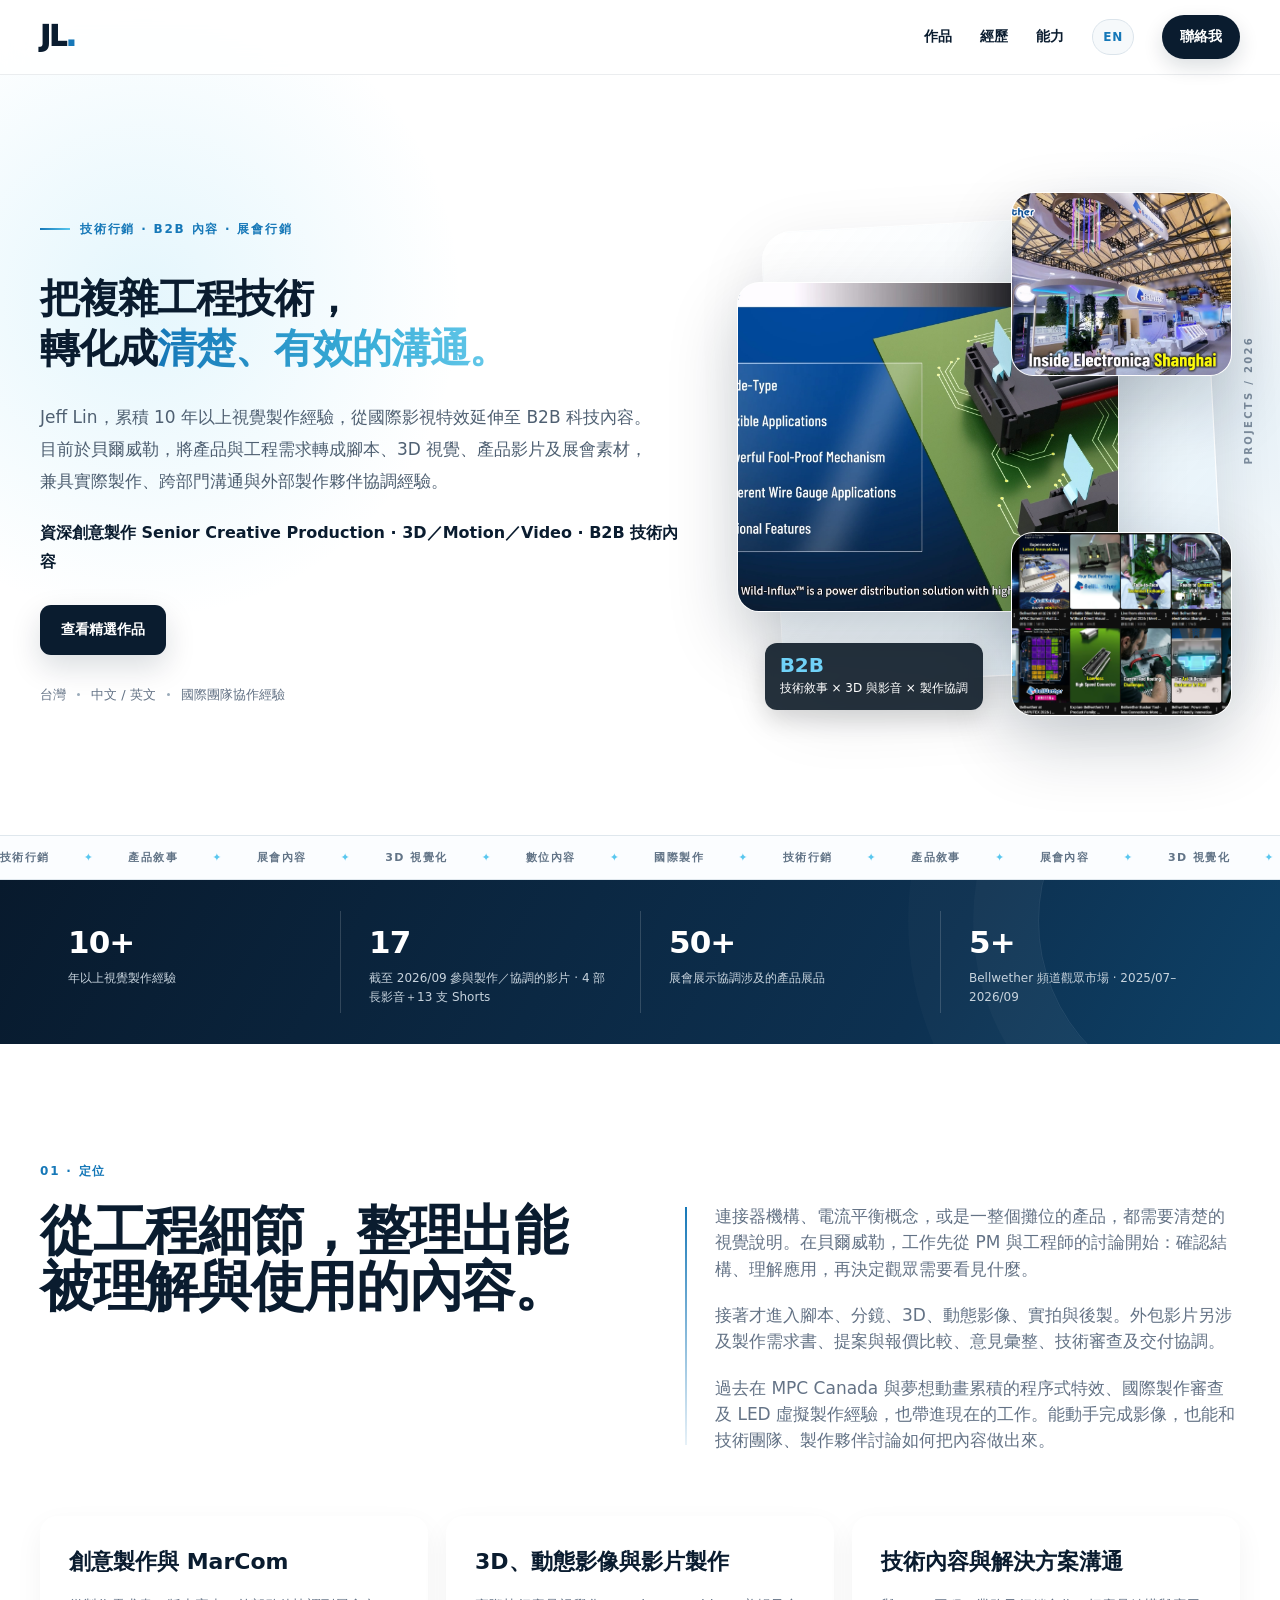
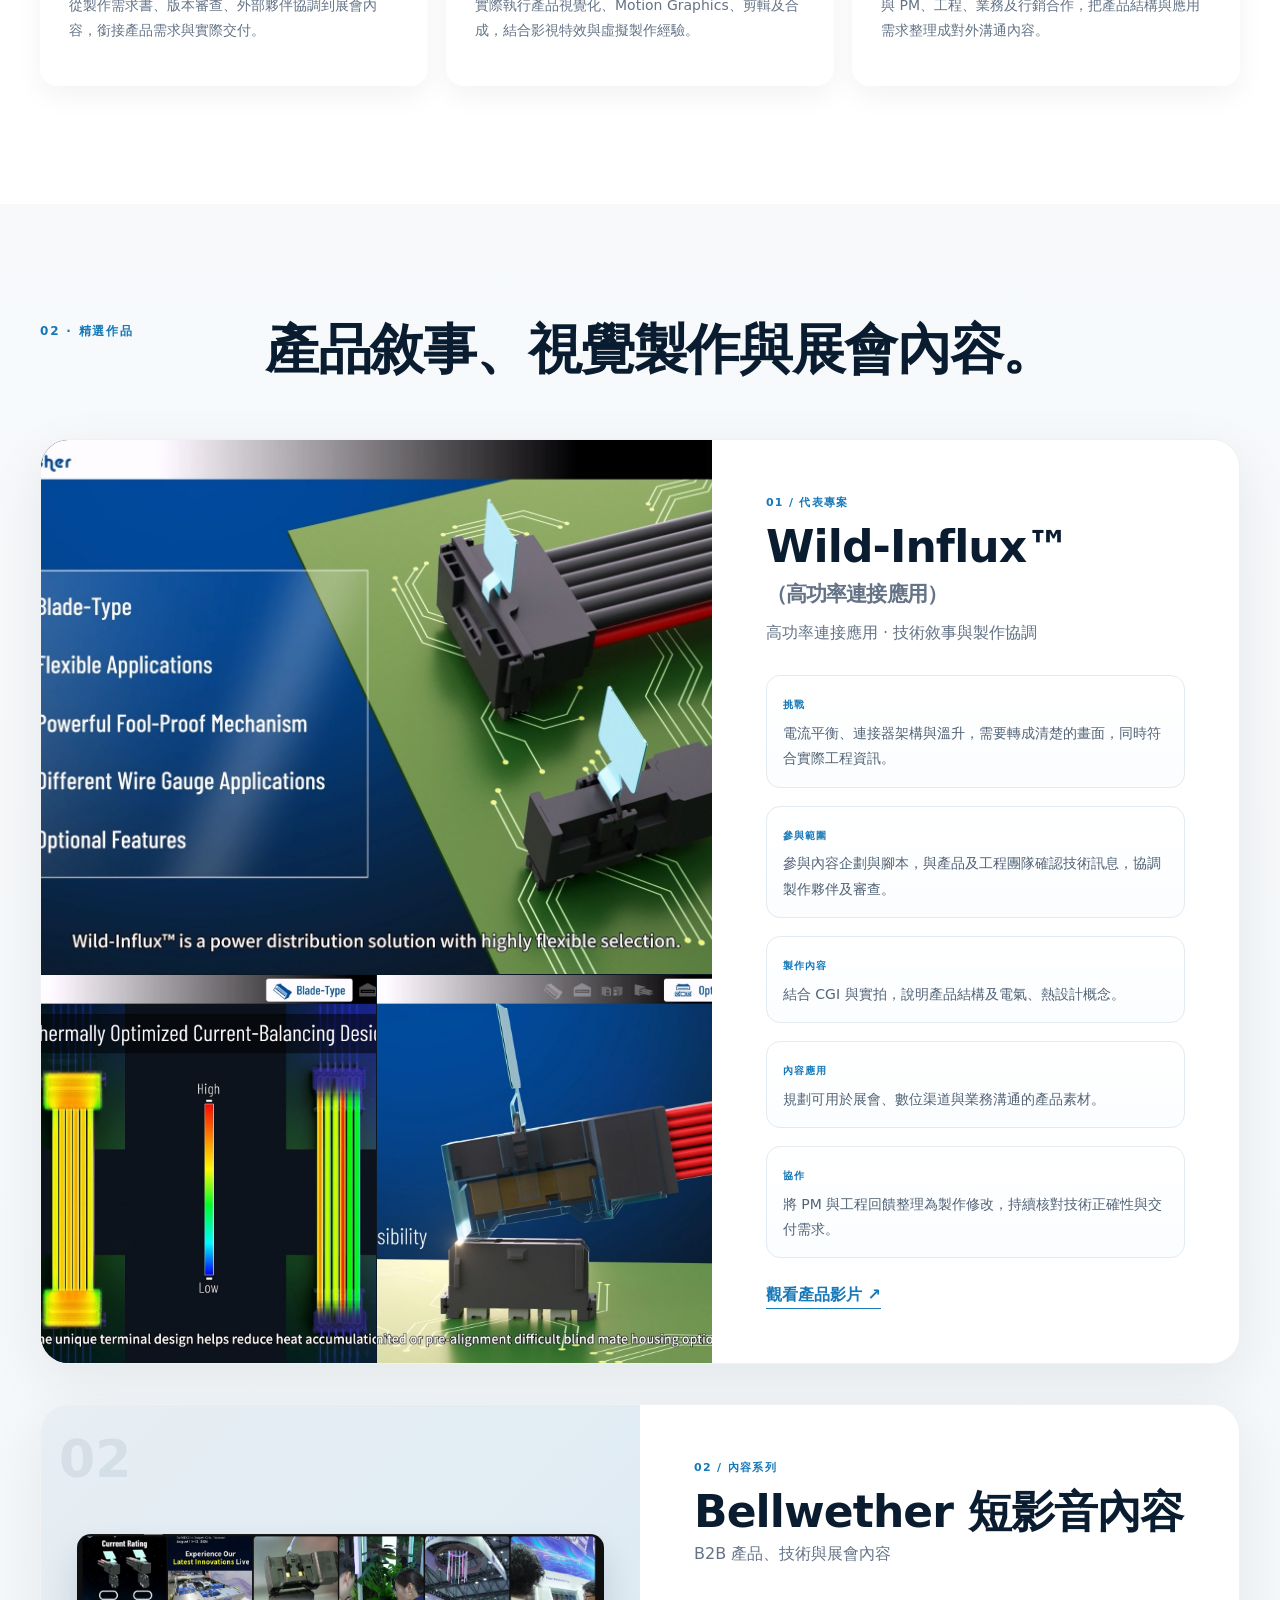
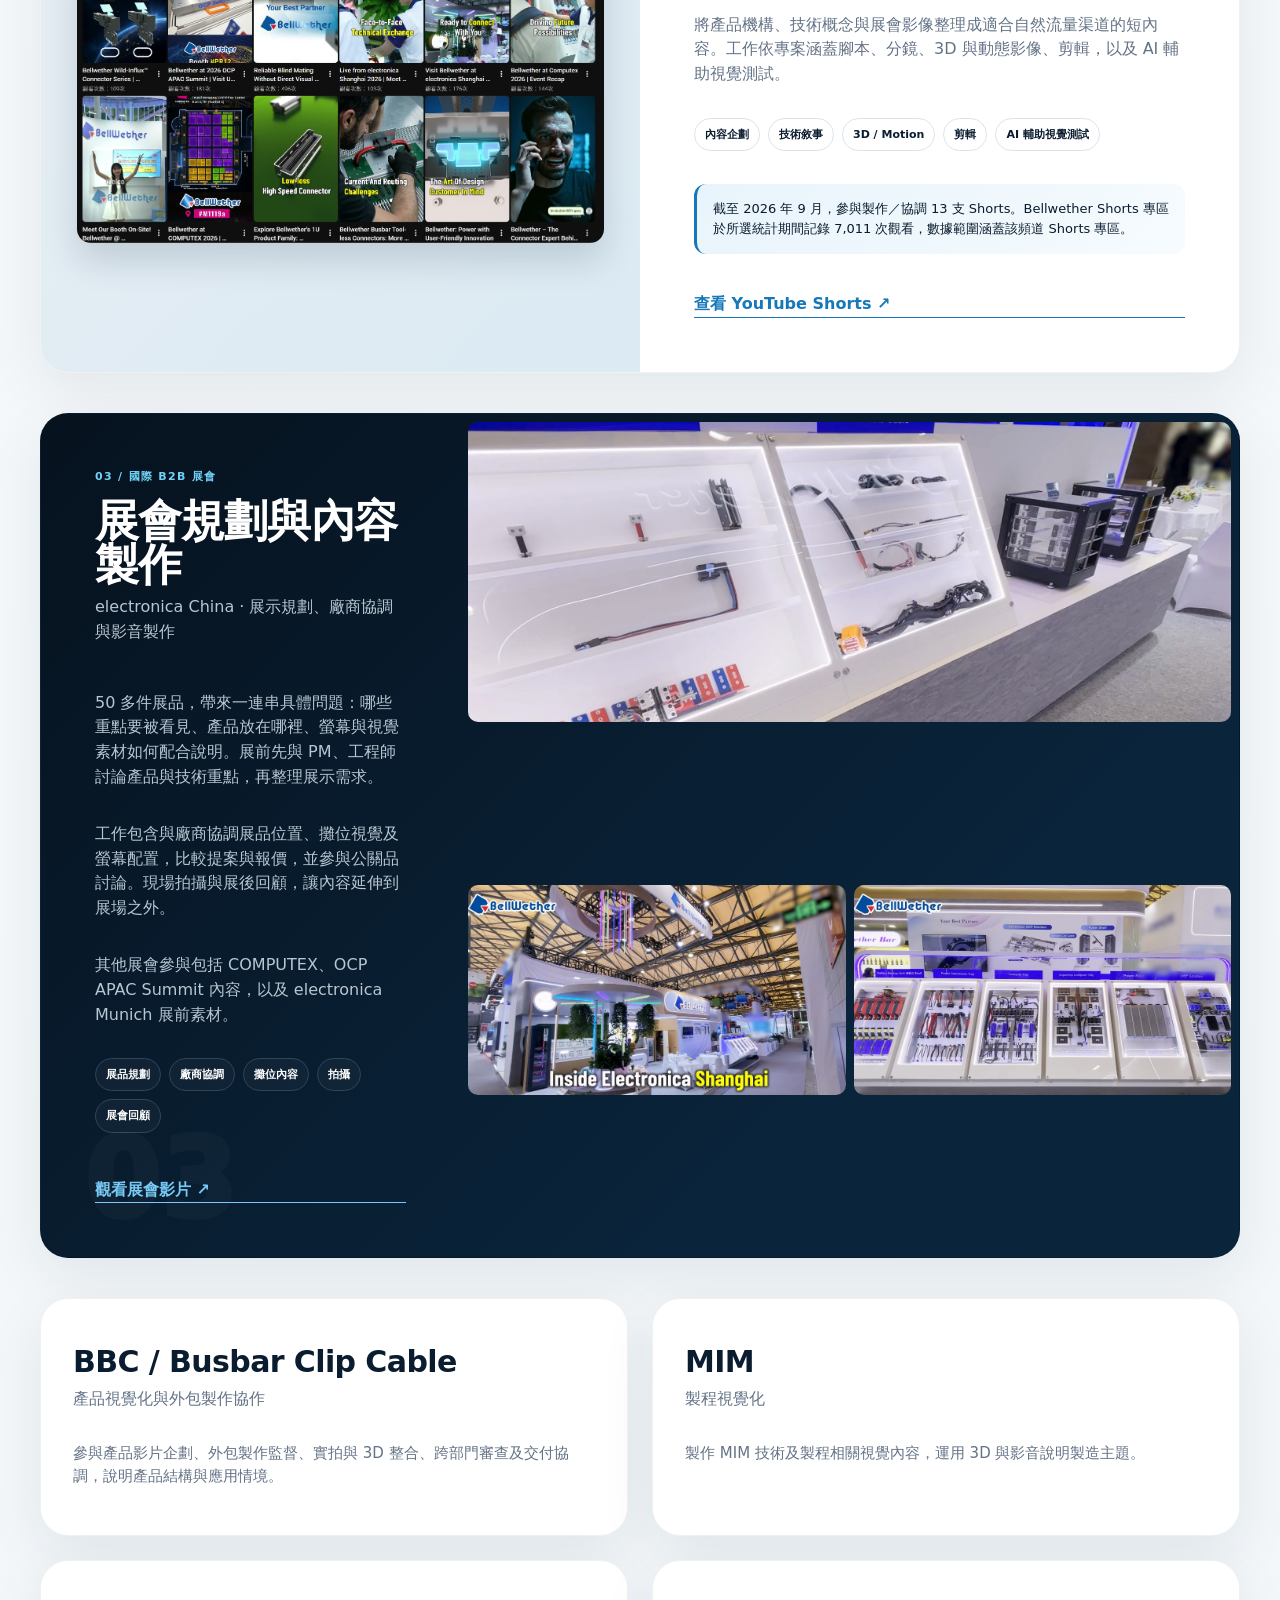
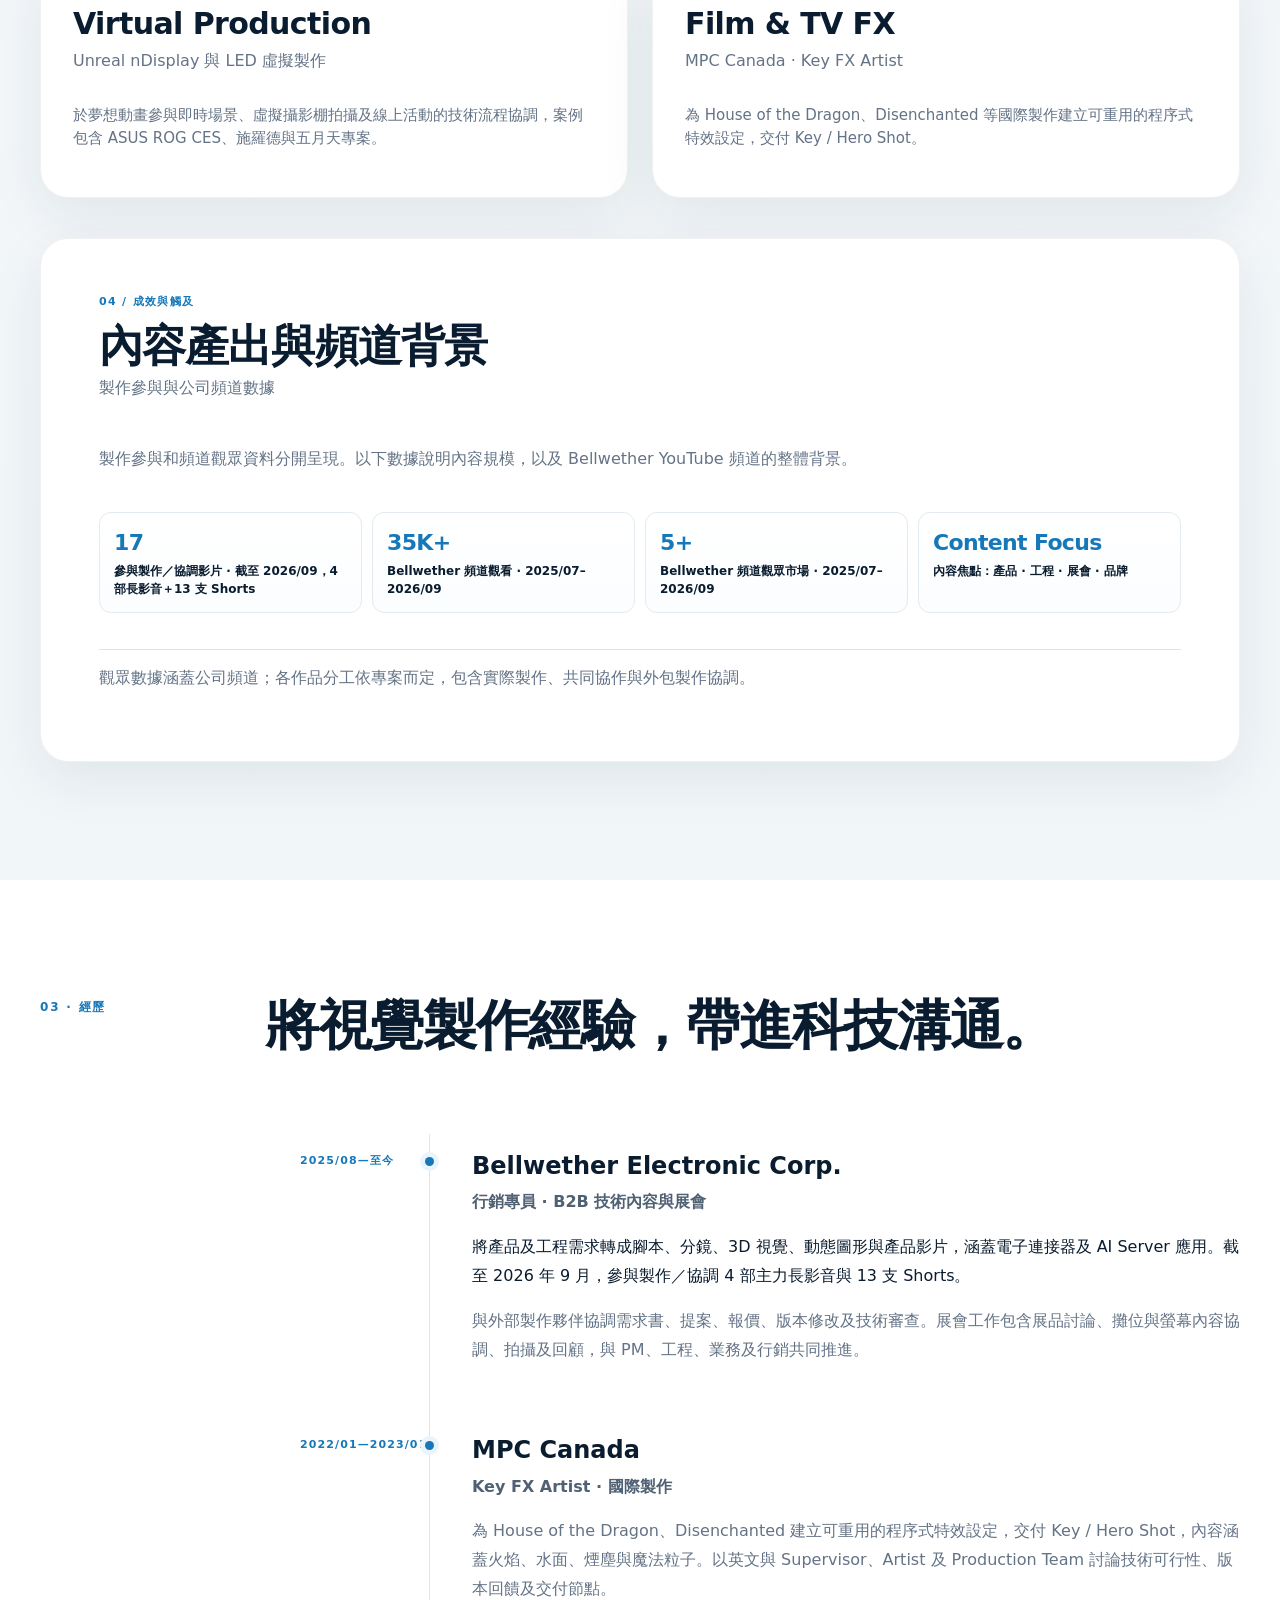
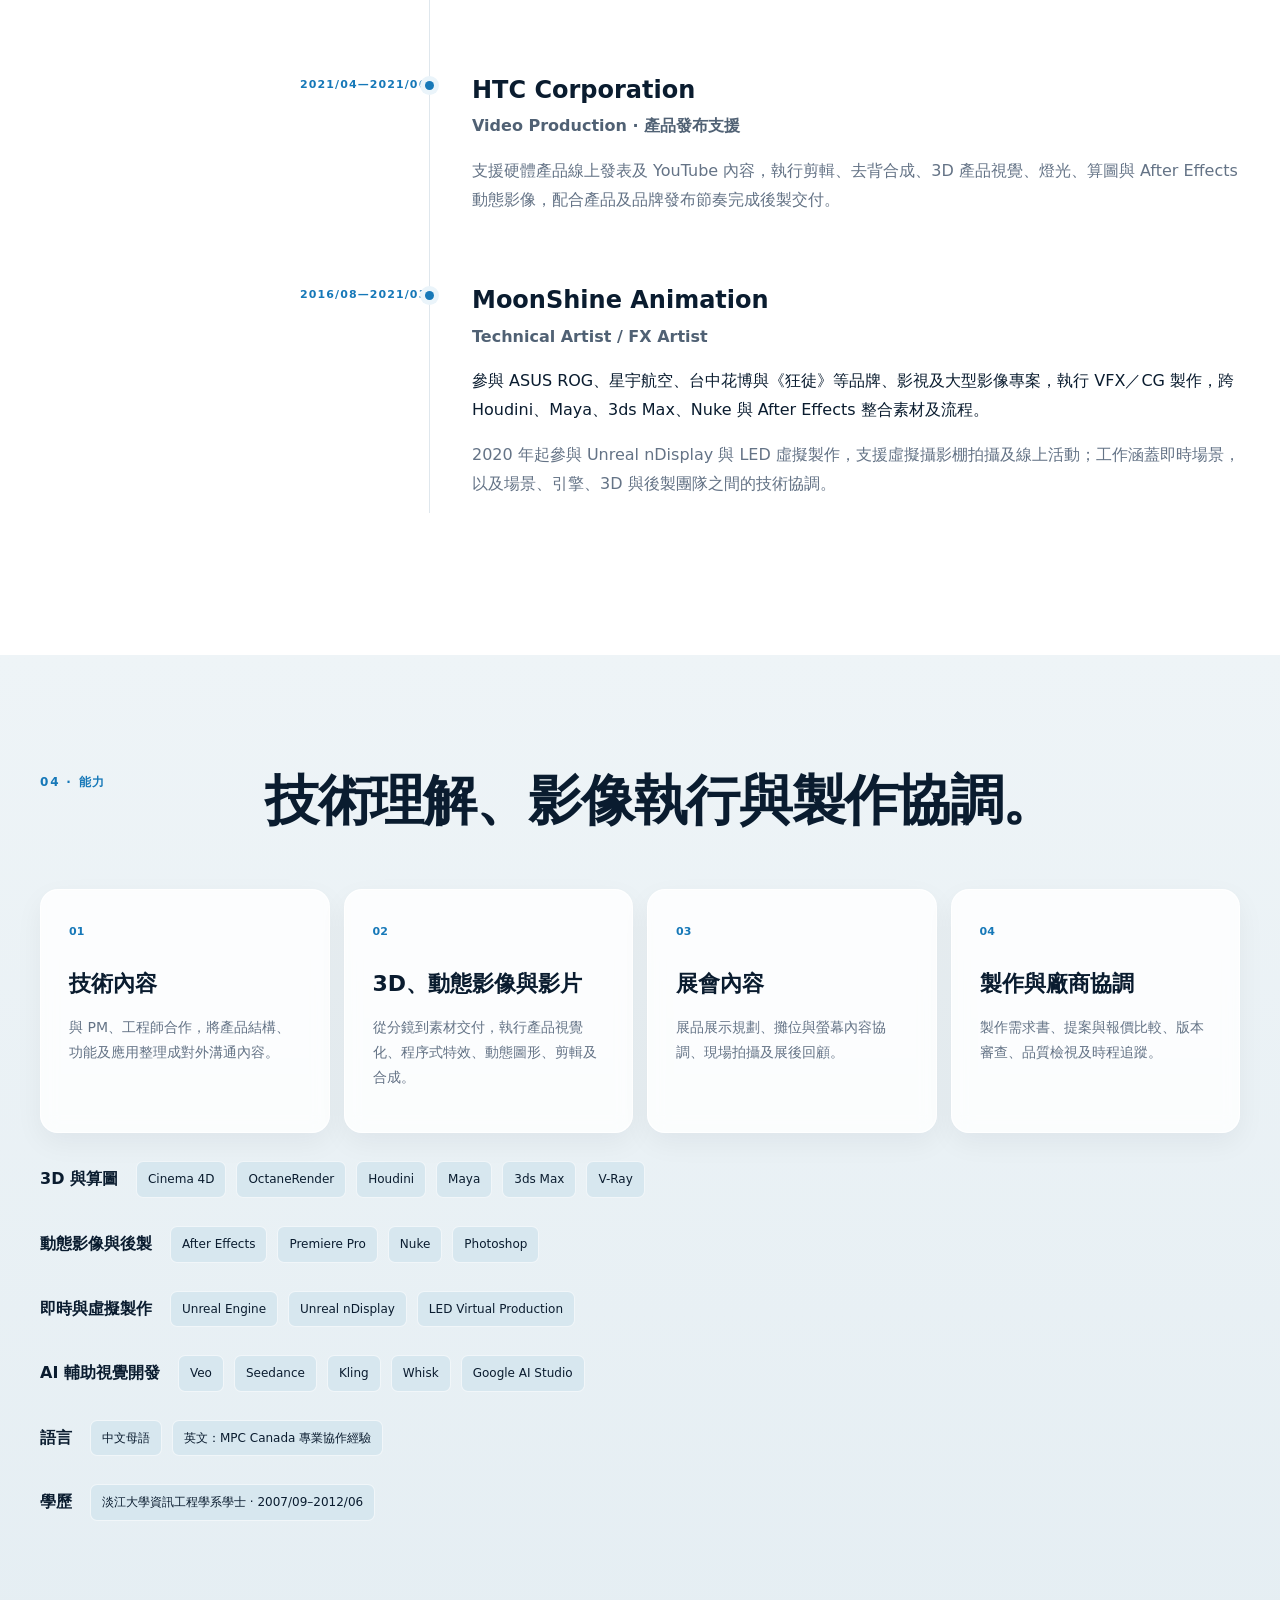
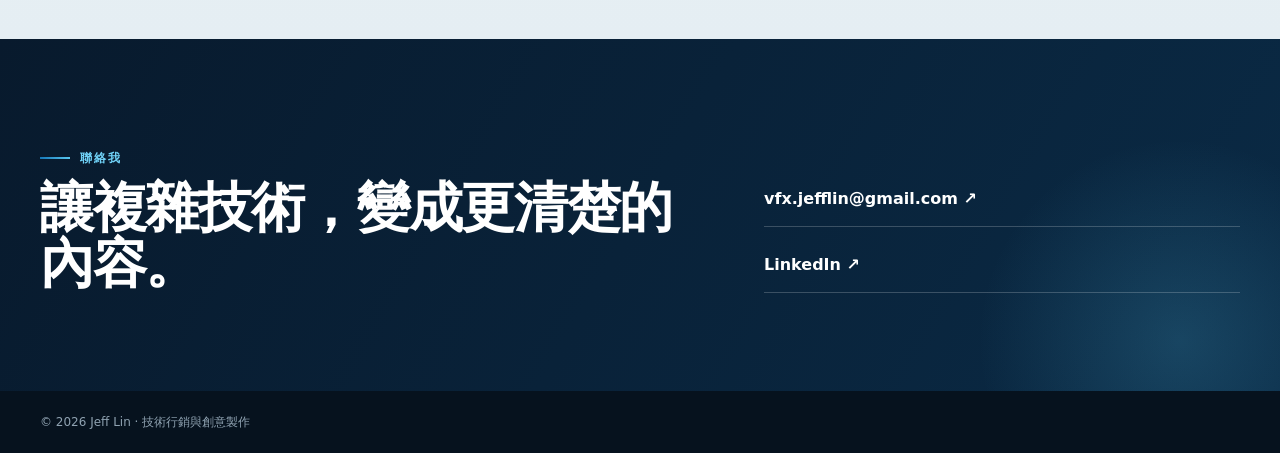
==== commit 05c3093d: "Align bilingual portfolio with Senior 2026 resumes and verified role scope" ====
--- a/zh.html
+++ b/zh.html
@@ -5,7 +5,7 @@
   <meta name="viewport" content="width=device-width, initial-scale=1.0" />
   <meta name="description" content="Jeff Lin — B2B 技術行銷、產品敘事、數位內容與展會行銷作品集。" />
   <title>Jeff Lin | 技術行銷與產品敘事</title>
-  <link rel="stylesheet" href="styles.css?v=20261006-hero2" />
+  <link rel="stylesheet" href="styles.css?v=20261021" />
 </head>
 <body class="zh-page">
   <header class="nav-wrap">
@@ -26,22 +26,22 @@
     <section class="hero container">
       <div class="hero-copy reveal">
         <p class="eyebrow">技術行銷 · B2B 內容 · 展會行銷</p>
-        <h1 class="zh-hero-title"><span class="title-line">把複雜工程技術</span><span class="title-line">，轉化成<span class="title-accent">清楚、有效的溝通。</span></span></h1>
-        <p class="hero-lead">在 Bellwether Electronic，工作從 PM、工程師與技術規格開始，再延伸到 B2B 電子科技與硬體解決方案的產品內容、展會素材及數位溝通。</p>
-        <p class="hero-lead">我是 Jeff Lin。從國際視覺製作走進科技行銷，現在協助產品團隊把複雜規格整理成客戶看得懂、用得上的內容。</p>
-        <p class="hero-bridge">串聯工程、行銷與視覺製作。</p>
+        <h1 class="zh-hero-title"><span class="title-line">把複雜工程技術，</span><span class="title-line">轉化成<span class="title-accent">清楚、有效的溝通。</span></span></h1>
+        <p class="hero-lead">Jeff Lin，累積 10 年以上視覺製作經驗，從國際影視特效延伸至 B2B 科技內容。目前於貝爾威勒，將產品與工程需求轉成腳本、3D 視覺、產品影片及展會素材，兼具實際製作、跨部門溝通與外部製作夥伴協調經驗。</p>
+
+        <p class="hero-bridge">資深創意製作 Senior Creative Production · 3D／Motion／Video · B2B 技術內容</p>
         <div class="hero-actions">
           <a class="button primary" href="#work">查看精選作品</a>
         </div>
         <div class="hero-meta">
-          <span>台灣</span><i></i><span>中文 / 英文</span><i></i><span>可與國際團隊協作</span>
+          <span>台灣</span><i></i><span>中文 / 英文</span><i></i><span>國際團隊協作經驗</span>
         </div>
       </div>
       <div class="hero-visual reveal">
         <div class="hero-card main-card"><img src="./assets/image1.jpg" alt="Wild-Influx 產品技術敘事專案" /></div>
         <div class="hero-card small-card top"><img src="./assets/image6.jpg" alt="electronica China 展會" /></div>
         <div class="hero-card small-card bottom"><img src="./assets/image4.png" alt="Bellwether 短影音系列" /></div>
-        <div class="hero-badge"><strong>B2B</strong>技術敘事 × 產品溝通 × 視覺執行</div>
+        <div class="hero-badge"><strong>B2B</strong>技術敘事 × 3D 與影音 × 製作協調</div>
       </div>
     </section>
 
@@ -54,30 +54,28 @@
 
     <section class="proof-strip">
       <div class="container proof-grid">
-        <div><strong>35K+</strong><span>Bellwether 頻道觀看 · 2025/07–2026/09</span></div>
-        <div><strong>17</strong><span>已發布影片 · 製作／管理 4 部主力長影音＋13 支 Shorts</span></div>
-        <div><strong>13</strong><span>已製作的 B2B Shorts · 持續更新</span></div>
-        <div><strong>5+</strong><span>Top Geography 可見觀眾市場</span></div>
-      </div>
+<div><strong>10+</strong><span>年以上視覺製作經驗</span></div>
+<div><strong>17</strong><span>截至 2026/09 參與製作／協調的影片 · 4 部長影音＋13 支 Shorts</span></div>
+<div><strong>50+</strong><span>展會展示協調涉及的產品展品</span></div>
+<div><strong>5+</strong><span>Bellwether 頻道觀眾市場 · 2025/07–2026/09</span></div>
+</div>
     </section>
 
     <section class="section intro container reveal">
       <div class="section-label">01 · 定位</div>
       <div class="intro-grid">
-        <h2>從工程細節，整理出客戶需要的內容。</h2>
-        <div>
-          <p>主推哪些產品？哪些技術細節需要說清楚？在 Bellwether Electronic，這些問題會先與 PM、工程師一起討論，再規劃數位渠道及國際展會所需的內容。</p>
-          <p>企劃、技術審查、視覺製作，直到交付。過去累積的 VFX、3D 與國際製作經驗，讓這些工作能一路接得起來。</p>
-          <p>外包專案則從製作需求書開始負責。先對齊內部需求、協調製作廠商，再彙整各方回饋，持續追蹤技術正確性、審查進度、排程與交付品質。</p>
-        </div>
+        <h2>從工程細節，整理出能被理解與使用的內容。</h2>
+        <div><p>連接器機構、電流平衡概念，或是一整個攤位的產品，都需要清楚的視覺說明。在貝爾威勒，工作先從 PM 與工程師的討論開始：確認結構、理解應用，再決定觀眾需要看見什麼。</p>
+<p>接著才進入腳本、分鏡、3D、動態影像、實拍與後製。外包影片另涉及製作需求書、提案與報價比較、意見彙整、技術審查及交付協調。</p>
+<p>過去在 MPC Canada 與夢想動畫累積的程序式特效、國際製作審查及 LED 虛擬製作經驗，也帶進現在的工作。能動手完成影像，也能和技術團隊、製作夥伴討論如何把內容做出來。</p></div>
       </div>
-    </section>
+    <div class="focus-grid"><article class="cap-card"><h3>創意製作與 MarCom</h3><p>從製作需求書、版本審查、外部夥伴協調到展會內容，銜接產品需求與實際交付。</p></article><article class="cap-card"><h3>3D、動態影像與影片製作</h3><p>實際執行產品視覺化、Motion Graphics、剪輯及合成，結合影視特效與虛擬製作經驗。</p></article><article class="cap-card"><h3>技術內容與解決方案溝通</h3><p>與 PM、工程、業務及行銷合作，把產品結構與應用需求整理成對外溝通內容。</p></article></div></section>
 
     <section id="work" class="section work-section">
       <div class="container">
         <div class="section-heading reveal">
           <div class="section-label">02 · 精選作品</div>
-          <h2>用於展會、數位渠道與業務溝通的產品故事。</h2>
+          <h2>產品敘事、視覺製作與展會內容。</h2>
         </div>
 
         <article class="project feature reveal">
@@ -89,14 +87,8 @@
           <div class="project-copy">
             <div class="project-index">01 / 代表專案</div>
             <h3>Wild‑Influx™ <span class="project-context">（高功率連接應用）</span></h3>
-            <p class="project-sub">高功率連接應用 · 技術敘事與製作管理</p>
-            <div class="case-grid">
-              <div><span>挑戰</span><p>電氣與熱設計概念，光靠規格表還難以向客戶說清楚。這支影片的任務，就是把這些概念轉成容易理解的內容。</p></div>
-              <div><span>負責範圍</span><p>負責內容企劃與腳本，對齊技術訊息，並協調製作廠商、把關視覺品質。</p></div>
-              <div><span>貢獻</span><p>先與產品及技術團隊確認核心訊息。電流平衡、連接器設計與溫升關係，再逐一轉成影片中的視覺敘事。</p></div>
-              <div><span>行銷價值</span><p>讓同一套產品素材能用於展會、數位渠道及業務溝通。製作目標很明確：把技術優勢說清楚，並讓內容能重複使用。</p></div>
-              <div><span>跨部門協作</span><p>技術內容直接與 PM、工程師確認；外部製作夥伴的進度與品質，也同步追蹤到交付。</p></div>
-            </div>
+            <p class="project-sub">高功率連接應用 · 技術敘事與製作協調</p>
+            <div class="case-grid"><div><span>挑戰</span><p>電流平衡、連接器架構與溫升，需要轉成清楚的畫面，同時符合實際工程資訊。</p></div><div><span>參與範圍</span><p>參與內容企劃與腳本，與產品及工程團隊確認技術訊息，協調製作夥伴及審查。</p></div><div><span>製作內容</span><p>結合 CGI 與實拍，說明產品結構及電氣、熱設計概念。</p></div><div><span>內容應用</span><p>規劃可用於展會、數位渠道與業務溝通的產品素材。</p></div><div><span>協作</span><p>將 PM 與工程回饋整理為製作修改，持續核對技術正確性與交付需求。</p></div></div>
             <a class="text-link" target="_blank" rel="noopener" href="https://youtu.be/CGokXRwfFD4?si=VFuxg-Ws2p5JraSZ">觀看產品影片 ↗</a>
           </div>
         </article>
@@ -106,10 +98,10 @@
           <div class="project-copy compact">
             <div class="project-index">02 / 內容系列</div>
             <h3>Bellwether 短影音內容</h3>
-            <p class="project-sub">持續更新的 B2B 技術與品牌內容</p>
-            <p>產品、技術、展會活動與品牌訊息，都納入這個持續更新的系列。透過簡短的視覺內容，把各個主題講得更容易理解。</p>
-            <div class="tag-row"><span>內容企劃</span><span>技術轉譯</span><span>3D / Motion</span><span>AI 輔助製作</span><span>剪輯</span></div>
-            <p class="impact"><b>已製作 13 支，持續增加中。</b> 所選分析期間的 Shorts 累積 <b>7,011 次觀看</b>，內容也持續用於產品曝光、社群與展會，累積品牌素材。</p>
+            <p class="project-sub">B2B 產品、技術與展會內容</p>
+            <p>將產品機構、技術概念與展會影像整理成適合自然流量渠道的短內容。工作依專案涵蓋腳本、分鏡、3D 與動態影像、剪輯，以及 AI 輔助視覺測試。</p>
+            <div class="tag-row"><span>內容企劃</span><span>技術敘事</span><span>3D / Motion</span><span>剪輯</span><span>AI 輔助視覺測試</span></div>
+            <p class="impact">截至 2026 年 9 月，參與製作／協調 13 支 Shorts。Bellwether Shorts 專區於所選統計期間記錄 7,011 次觀看，數據範圍涵蓋該頻道 Shorts 專區。</p>
             <a class="text-link" target="_blank" rel="noopener" href="https://www.youtube.com/@BellwetherCorp-BLWR/shorts">查看 YouTube Shorts ↗</a>
           </div>
         </article>
@@ -117,12 +109,12 @@
         <article class="project trade reveal">
           <div class="project-copy compact light-copy">
             <div class="project-index">03 / 國際 B2B 展會</div>
-            <h3>International Trade Show Content</h3>
-            <p class="project-sub">electronica China · 展前規劃、廠商協調與內容製作</p>
-            <p>electronica China 展前，先與 PM、工程師討論展出產品、技術重點，以及適合的展示方式。</p>
-            <p>接著處理攤位細節：產品放哪裡、需要多少展示空間、視覺素材與螢幕如何配置，都與設計廠商協調。公關品的選品、設計及製作，也參與討論。</p>
-            <p>到了現場，負責規劃與拍攝產品展示、攤位活動。拍下的素材，再剪成展會回顧及社群內容。</p>
-            <div class="tag-row"><span>展品規劃</span><span>攤位協調</span><span>公關品製作</span><span>現場拍攝</span><span>展會回顧</span></div>
+            <h3>展會規劃與內容製作</h3>
+            <p class="project-sub">electronica China · 展示規劃、廠商協調與影音製作</p>
+            <p>50 多件展品，帶來一連串具體問題：哪些重點要被看見、產品放在哪裡、螢幕與視覺素材如何配合說明。展前先與 PM、工程師討論產品與技術重點，再整理展示需求。</p>
+            <p>工作包含與廠商協調展品位置、攤位視覺及螢幕配置，比較提案與報價，並參與公關品討論。現場拍攝與展後回顧，讓內容延伸到展場之外。</p>
+            <p>其他展會參與包括 COMPUTEX、OCP APAC Summit 內容，以及 electronica Munich 展前素材。</p>
+            <div class="tag-row"><span>展品規劃</span><span>廠商協調</span><span>攤位內容</span><span>拍攝</span><span>展會回顧</span></div>
             <a class="text-link light" target="_blank" rel="noopener" href="https://youtu.be/MpDqMBvhwXk?si=_fPuWEZ1H6CV1YOC">觀看展會影片 ↗</a>
           </div>
           <div class="trade-gallery">
@@ -132,19 +124,14 @@
           </div>
         </article>
 
-        <article class="project reveal performance-project performance-text-only">
+        <div class="supplemental-grid"><article class="project reveal supplemental"><div class="project-copy"><h3>BBC / Busbar Clip Cable</h3><p class="project-sub">產品視覺化與外包製作協作</p><p>參與產品影片企劃、外包製作監督、實拍與 3D 整合、跨部門審查及交付協調，說明產品結構與應用情境。</p></div></article><article class="project reveal supplemental"><div class="project-copy"><h3>MIM</h3><p class="project-sub">製程視覺化</p><p>製作 MIM 技術及製程相關視覺內容，運用 3D 與影音說明製造主題。</p></div></article><article class="project reveal supplemental"><div class="project-copy"><h3>Virtual Production</h3><p class="project-sub">Unreal nDisplay 與 LED 虛擬製作</p><p>於夢想動畫參與即時場景、虛擬攝影棚拍攝及線上活動的技術流程協調，案例包含 ASUS ROG CES、施羅德與五月天專案。</p></div></article><article class="project reveal supplemental"><div class="project-copy"><h3>Film &amp; TV FX</h3><p class="project-sub">MPC Canada · Key FX Artist</p><p>為 House of the Dragon、Disenchanted 等國際製作建立可重用的程序式特效設定，交付 Key / Hero Shot。</p></div></article></div><article class="project reveal performance-project performance-text-only">
           <div class="project-copy compact">
             <div class="project-index">04 / 成效與觸及</div>
-            <h3>可驗證的內容產出與觀眾觸及</h3>
-            <p class="project-sub">Top-of-funnel 內容成效</p>
-            <p>Pipeline 數據由商務／業務團隊掌握，B2B 轉換也需要時間。這裡呈現的是能追蹤的漏斗前端成果：內容產出、觀看、觸及，以及觀眾資料中可見的市場分布。</p>
-            <div class="metric-mini-grid">
-              <div><strong>35K+</strong><span>頻道觀看</span><small>Bellwether YouTube · 2025/07–2026/09</small></div>
-              <div><strong>17</strong><span>已發布影片</span><small>製作／管理 4 部主力長影音＋13 支 Shorts</small></div>
-              <div><strong>5+</strong><span>觀眾市場</span><small>主要觀眾地區包含台灣、美國、印度與南韓</small></div>
-              <div><strong>內容焦點</strong><span>技術與 B2B 科技主題</span><small>產品、工程、展會與品牌溝通</small></div>
-            </div>
-          </div>
+            <h3>內容產出與頻道背景</h3>
+            <p class="project-sub">製作參與與公司頻道數據</p>
+            <p>製作參與和頻道觀眾資料分開呈現。以下數據說明內容規模，以及 Bellwether YouTube 頻道的整體背景。</p>
+            <div class="metric-mini-grid"><div><strong>17</strong><span>參與製作／協調影片 · 截至 2026/09，4 部長影音＋13 支 Shorts</span></div><div><strong>35K+</strong><span>Bellwether 頻道觀看 · 2025/07–2026/09</span></div><div><strong>5+</strong><span>Bellwether 頻道觀眾市場 · 2025/07–2026/09</span></div><div><strong>Content Focus</strong><span>內容焦點：產品 · 工程 · 展會 · 品牌</span></div></div>
+          <p class="performance-note">觀眾數據涵蓋公司頻道；各作品分工依專案而定，包含實際製作、共同協作與外包製作協調。</p></div>
         </article>
       </div>
     </section>
@@ -152,32 +139,32 @@
     <section id="experience" class="section experience container">
       <div class="section-heading reveal">
         <div class="section-label">03 · 經歷</div>
-        <h2>從視覺製作，逐步走向科技 B2B 行銷。</h2>
+        <h2>將視覺製作經驗，帶進科技溝通。</h2>
       </div>
       <div class="timeline">
-        <article class="timeline-item reveal"><div class="year">2025/08—現在</div><div><h3>Bellwether Electronic Corp.</h3><p class="role">Marketing Specialist · B2B 技術內容與展會</p><p>在 Bellwether，與 PM、工程師討論產品技術，再把高功率連接等 B2B 電子與硬體解決方案，製作成客戶可使用的內容。工作涵蓋產品介紹的數位素材，以及外部製作夥伴管理。展會則有另一組細節要處理：共同討論展品及展示方式、協調攤位空間與視覺素材，並參與公關品選品、設計及製作。electronica China 等國際展會的現場拍攝與展後內容，也在負責範圍內。</p></div></article>
-        <article class="timeline-item reveal"><div class="year">2022—2023</div><div><h3>MPC Canada</h3><p class="role">Key FX Artist · 國際製作</p><p>在 MPC Canada，製作排程緊，視覺品質仍要達標。跨部門、跨時區的合作以英文進行，從需求溝通、分階段審查到品質控管，都得配合交付節點。這段經驗也累積了準時交付的工作習慣。</p><p class="credit-line">Selected credits · House of the Dragon · Disenchanted</p></div></article>
-        <article class="timeline-item reveal"><div class="year">2021</div><div><h3>HTC Corporation</h3><p class="role">Video Production · 產品發布支援</p><p>配合 HTC 硬體產品的線上發表與 YouTube 發布，負責支援剪輯、合成及產品相關的 3D 製作。</p></div></article>
-        <article class="timeline-item reveal"><div class="year">2016—2021</div><div><h3>MoonShine Animation</h3><p class="role">Technical Artist / FX Artist</p><p>ASUS ROG 等科技品牌的商業與品牌內容，需要把創意畫面落實在技術工具與專案要求之中。工作涵蓋製作方案的規劃與內容交付。</p></div></article>
+        <article class="timeline-item reveal"><div class="year">2025/08—至今</div><div><h3>Bellwether Electronic Corp.</h3><p class="role">行銷專員 · B2B 技術內容與展會</p><p>將產品及工程需求轉成腳本、分鏡、3D 視覺、動態圖形與產品影片，涵蓋電子連接器及 AI Server 應用。截至 2026 年 9 月，參與製作／協調 4 部主力長影音與 13 支 Shorts。</p><p>與外部製作夥伴協調需求書、提案、報價、版本修改及技術審查。展會工作包含展品討論、攤位與螢幕內容協調、拍攝及回顧，與 PM、工程、業務及行銷共同推進。</p></div></article>
+        <article class="timeline-item reveal"><div class="year">2022/01—2023/01</div><div><h3>MPC Canada</h3><p class="role">Key FX Artist · 國際製作</p><p>為 House of the Dragon、Disenchanted 建立可重用的程序式特效設定，交付 Key / Hero Shot，內容涵蓋火焰、水面、煙塵與魔法粒子。以英文與 Supervisor、Artist 及 Production Team 討論技術可行性、版本回饋及交付節點。</p></div></article>
+        <article class="timeline-item reveal"><div class="year">2021/04—2021/06</div><div><h3>HTC Corporation</h3><p class="role">Video Production · 產品發布支援</p><p>支援硬體產品線上發表及 YouTube 內容，執行剪輯、去背合成、3D 產品視覺、燈光、算圖與 After Effects 動態影像，配合產品及品牌發布節奏完成後製交付。</p></div></article>
+        <article class="timeline-item reveal"><div class="year">2016/08—2021/03</div><div><h3>MoonShine Animation</h3><p class="role">Technical Artist / FX Artist</p><p>參與 ASUS ROG、星宇航空、台中花博與《狂徒》等品牌、影視及大型影像專案，執行 VFX／CG 製作，跨 Houdini、Maya、3ds Max、Nuke 與 After Effects 整合素材及流程。</p><p>2020 年起參與 Unreal nDisplay 與 LED 虛擬製作，支援虛擬攝影棚拍攝及線上活動；工作涵蓋即時場景，以及場景、引擎、3D 與後製團隊之間的技術協調。</p></div></article>
       </div>
     </section>
 
     <section id="capabilities" class="section capabilities">
       <div class="container">
-        <div class="section-heading reveal"><div class="section-label">04 · 能力</div><h2>從內容規劃，到實際製作。</h2></div>
+        <div class="section-heading reveal"><div class="section-label">04 · 能力</div><h2>技術理解、影像執行與製作協調。</h2></div>
         <div class="cap-grid">
-          <div class="cap-card reveal"><span>01</span><h3>Technical Translation</h3><p>從工程細節中整理產品價值，說成客戶容易理解的溝通重點。</p></div>
-          <div class="cap-card reveal"><span>02</span><h3>B2B Content Planning</h3><p>產品影片 · 技術視覺內容 · 社群內容 · 短影音</p></div>
-          <div class="cap-card reveal"><span>03</span><h3>展會規劃與內容製作</h3><p>展品展示討論 · 攤位廠商協調 · 公關品製作 · 現場拍攝與展後回顧</p></div>
-          <div class="cap-card reveal"><span>04</span><h3>Project &amp; Vendor Coordination</h3><p>Brief 撰寫 · 排程追蹤 · 利害關係人 Review · 外部製作夥伴管理</p></div>
+          <div class="cap-card reveal"><span>01</span><h3>技術內容</h3><p>與 PM、工程師合作，將產品結構、功能及應用整理成對外溝通內容。</p></div>
+          <div class="cap-card reveal"><span>02</span><h3>3D、動態影像與影片</h3><p>從分鏡到素材交付，執行產品視覺化、程序式特效、動態圖形、剪輯及合成。</p></div>
+          <div class="cap-card reveal"><span>03</span><h3>展會內容</h3><p>展品展示規劃、攤位與螢幕內容協調、現場拍攝及展後回顧。</p></div>
+          <div class="cap-card reveal"><span>04</span><h3>製作與廠商協調</h3><p>製作需求書、提案與報價比較、版本審查、品質檢視及時程追蹤。</p></div>
         </div>
-        <div class="tools reveal"><b>工具與方法</b><span>Premiere Pro</span><span>After Effects</span><span>Photoshop</span><span>Cinema 4D / 3D 視覺化</span><span>生成式 AI（ChatGPT、Claude）</span><span>B2B 內容規劃</span><span>業務使用型產品內容</span><span>跨部門專案管理</span></div><div class="tools reveal"><b>語言 / 溝通</b><span>中文 — 母語</span><span>英文 — Professional Working Proficiency</span></div>
-      </div>
+
+      <div class="tools reveal"><b>3D 與算圖</b><span>Cinema 4D</span><span>OctaneRender</span><span>Houdini</span><span>Maya</span><span>3ds Max</span><span>V-Ray</span></div><div class="tools reveal"><b>動態影像與後製</b><span>After Effects</span><span>Premiere Pro</span><span>Nuke</span><span>Photoshop</span></div><div class="tools reveal"><b>即時與虛擬製作</b><span>Unreal Engine</span><span>Unreal nDisplay</span><span>LED Virtual Production</span></div><div class="tools reveal"><b>AI 輔助視覺開發</b><span>Veo</span><span>Seedance</span><span>Kling</span><span>Whisk</span><span>Google AI Studio</span></div><div class="tools reveal"><b>語言</b><span>中文母語</span><span>英文：MPC Canada 專業協作經驗</span></div><div class="tools reveal"><b>學歷</b><span>淡江大學資訊工程學系學士 · 2007/09–2012/06</span></div></div>
     </section>
 
     <section id="contact" class="contact-section">
       <div class="container contact-grid reveal">
-        <div><p class="eyebrow">聯絡我</p><h2>讓複雜技術，變成更清楚的溝通。</h2></div>
+        <div><p class="eyebrow">聯絡我</p><h2>讓複雜技術，變成更清楚的內容。</h2></div>
         <div class="contact-links">
           <a href="mailto:vfx.jefflin@gmail.com">vfx.jefflin@gmail.com ↗</a>
           <a href="https://www.linkedin.com/in/jeff-lin-creativemarketing/" target="_blank" rel="noopener">LinkedIn ↗</a>
@@ -186,7 +173,7 @@
     </section>
   </main>
 
-  <footer><div class="container">© 2026 Jeff Lin · 技術行銷與產品敘事</div></footer>
+  <footer><div class="container">© 2026 Jeff Lin · 技術行銷與創意製作</div></footer>
   <script src="script.js"></script>
   <!-- Cloudflare Web Analytics -->
   <script type='module' src='https://static.cloudflareinsights.com/beacon.min.js' data-cf-beacon='{"token": "4858209e0ffc437395b9a8908197e34c"}'></script>
--- a/styles.css
+++ b/styles.css
@@ -123,6 +123,17 @@
 }
 
 .hero-bridge{font-weight:600;color:var(--ink);font-size:18px;margin:18px 0}
+/* Resume alignment: reuse the existing cards for the approved focus and case summaries. */
+.focus-grid{display:grid;grid-template-columns:repeat(3,minmax(0,1fr));gap:18px;margin-top:42px}
+.focus-grid .cap-card{min-height:0}.focus-grid .cap-card h3{margin-top:0}
+.supplemental-grid{display:grid;grid-template-columns:repeat(2,minmax(0,1fr));gap:24px;margin-top:40px}
+.supplemental-grid .project{margin-top:0}.supplemental .project-copy{padding:32px}
+.supplemental .project-copy h3{font-size:30px;line-height:1.12}
+.supplemental .project-copy>p:last-child{color:var(--muted);font-size:15px}
+.focus-grid>*,.supplemental-grid>*,.cap-grid>*,.feature>*,.split>*,.trade>*{min-width:0}
+.project-copy h3,.cap-card h3,.tools span{overflow-wrap:anywhere}
+@media(max-width:900px){.focus-grid{grid-template-columns:1fr}.supplemental-grid{gap:18px}}
+@media(max-width:650px){.supplemental-grid{grid-template-columns:1fr}.supplemental .project-copy{padding:28px}}
 .hero-badge{max-width:calc(100% - 40px)}
 
 /* Chinese hero: phrase-based lines sized to the actual text column. */
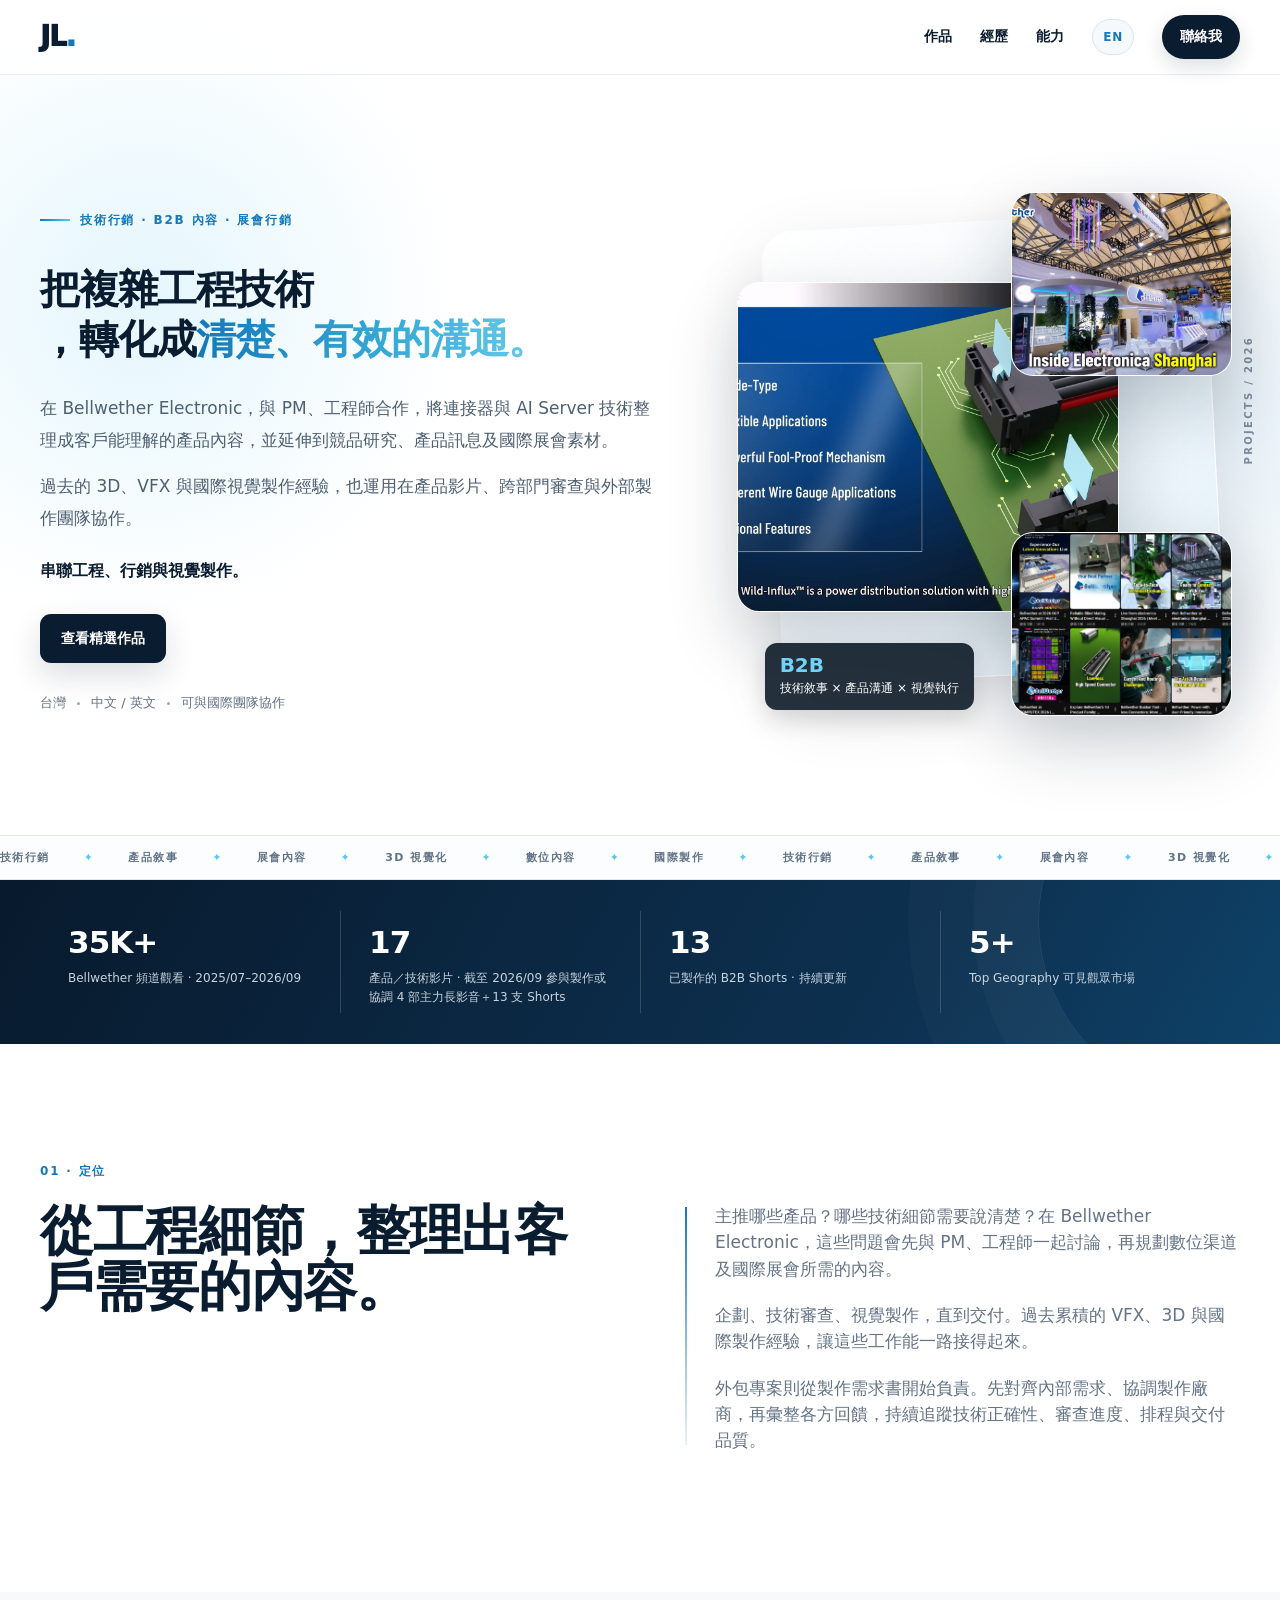
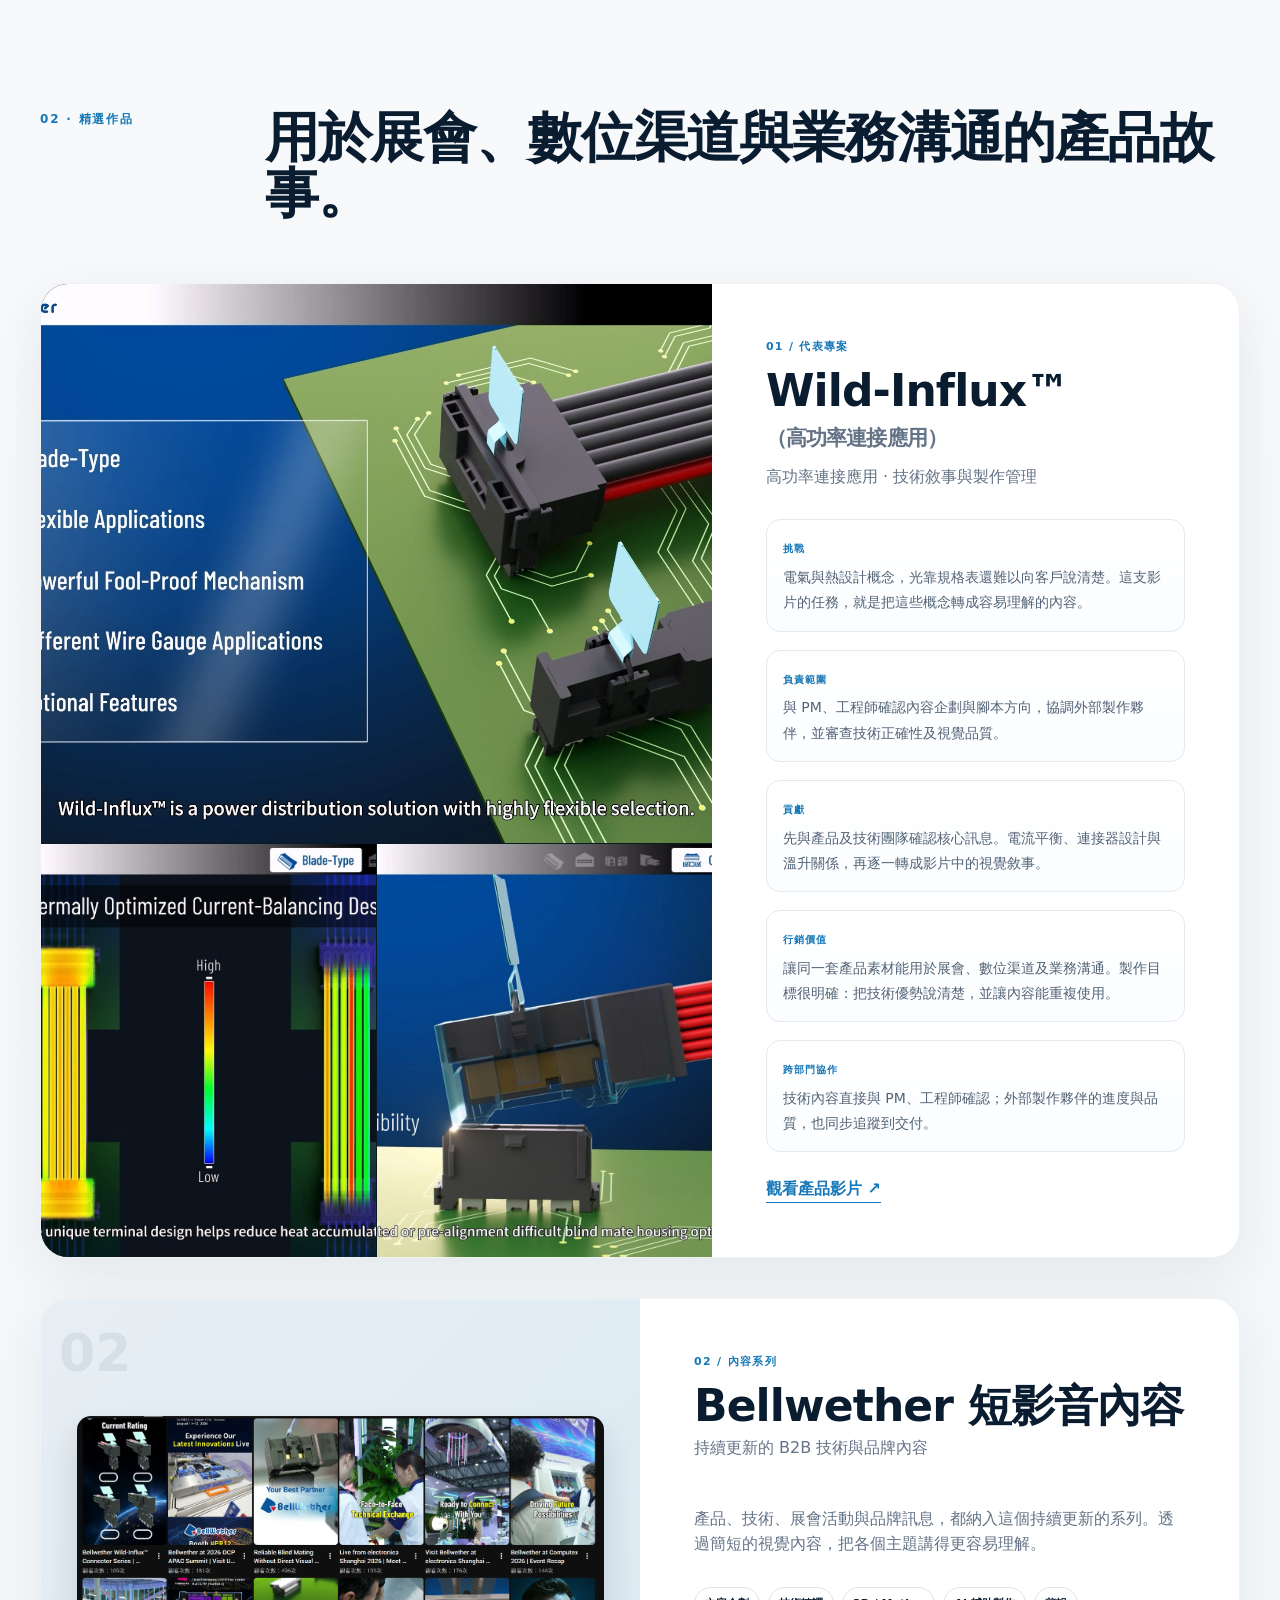
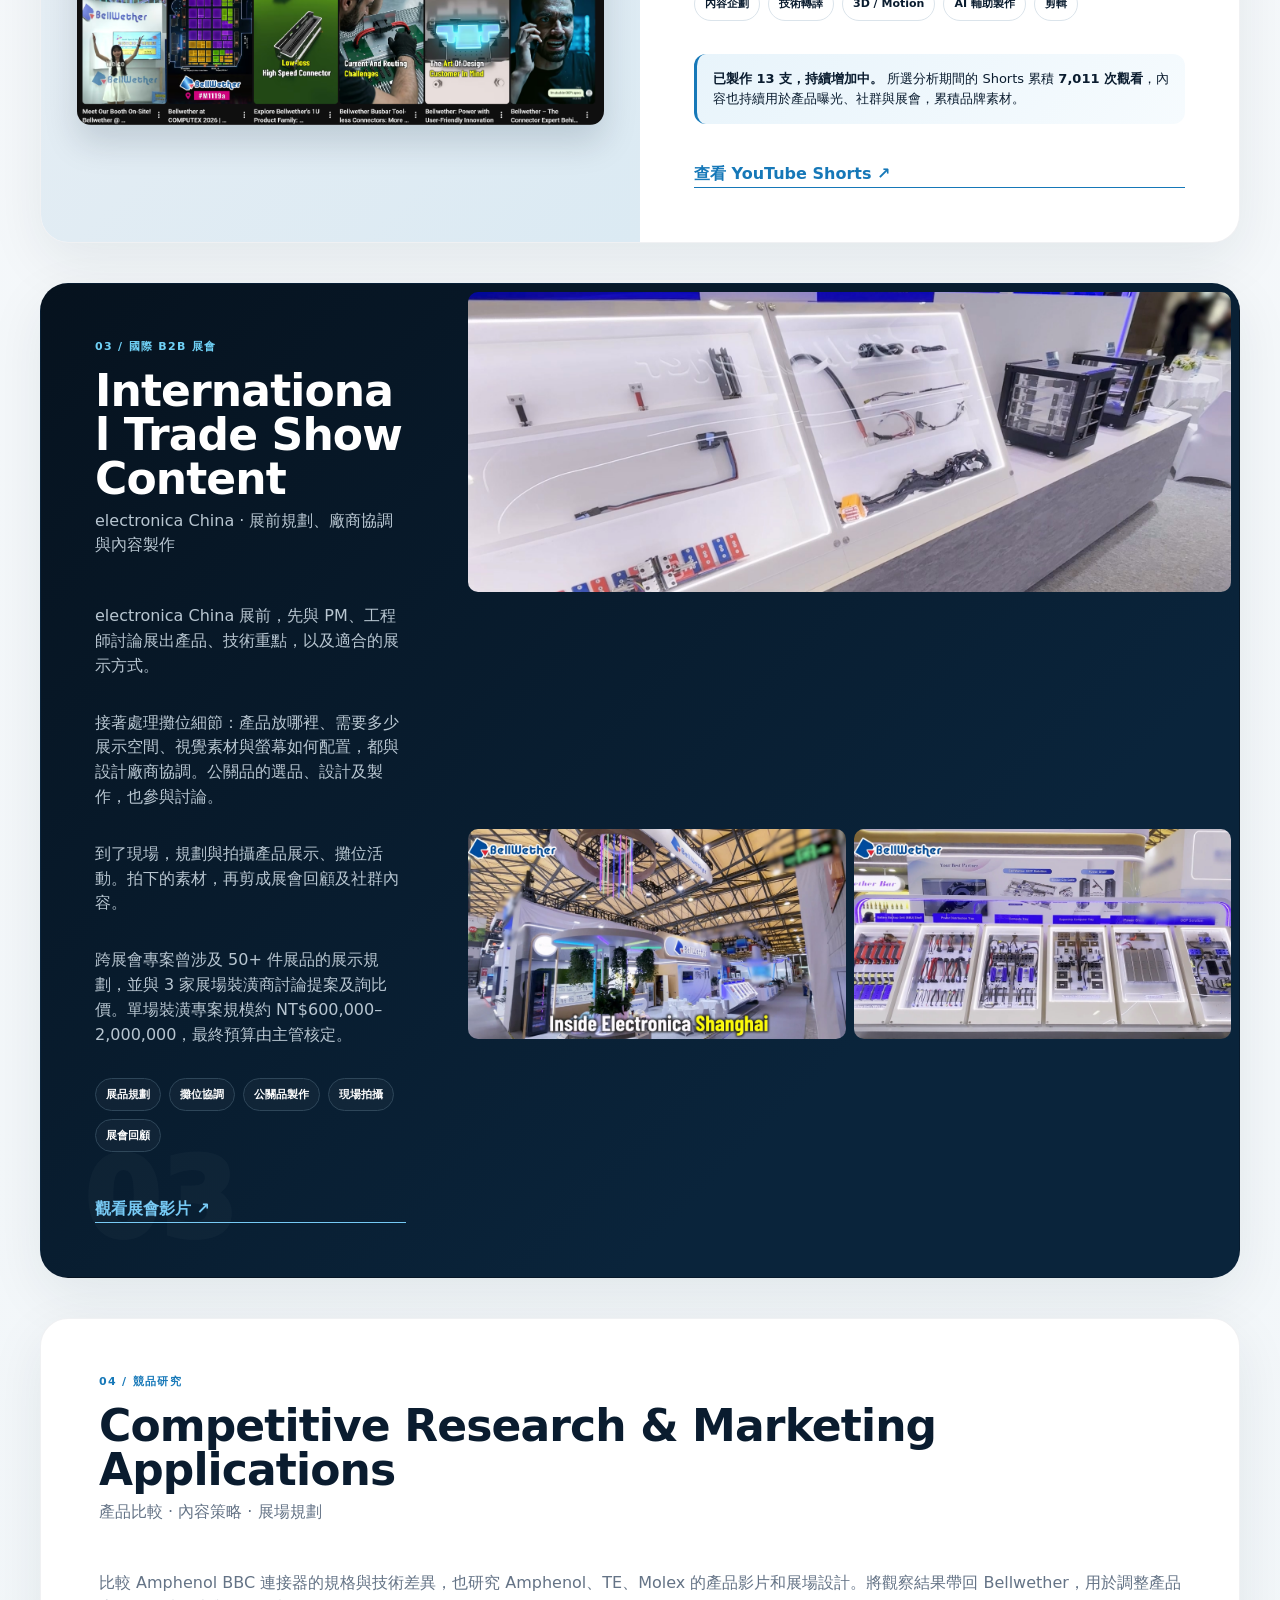
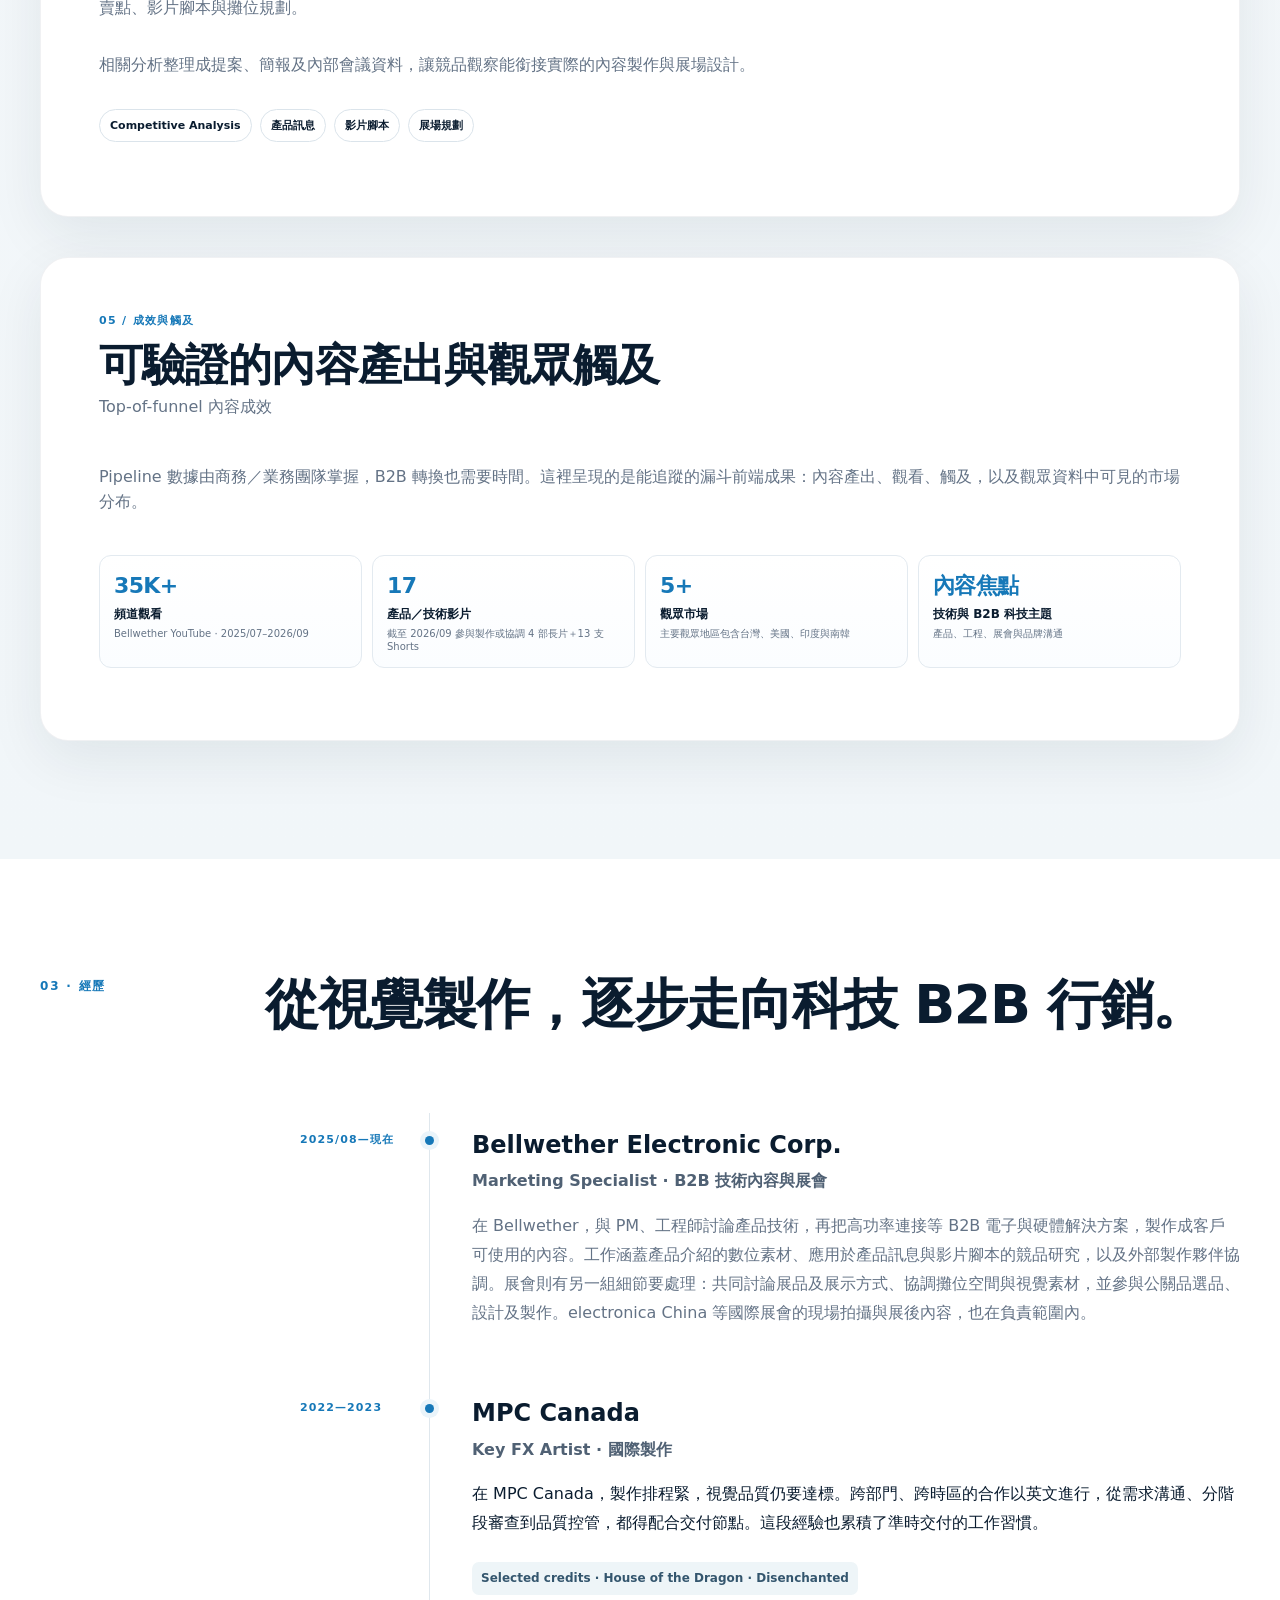
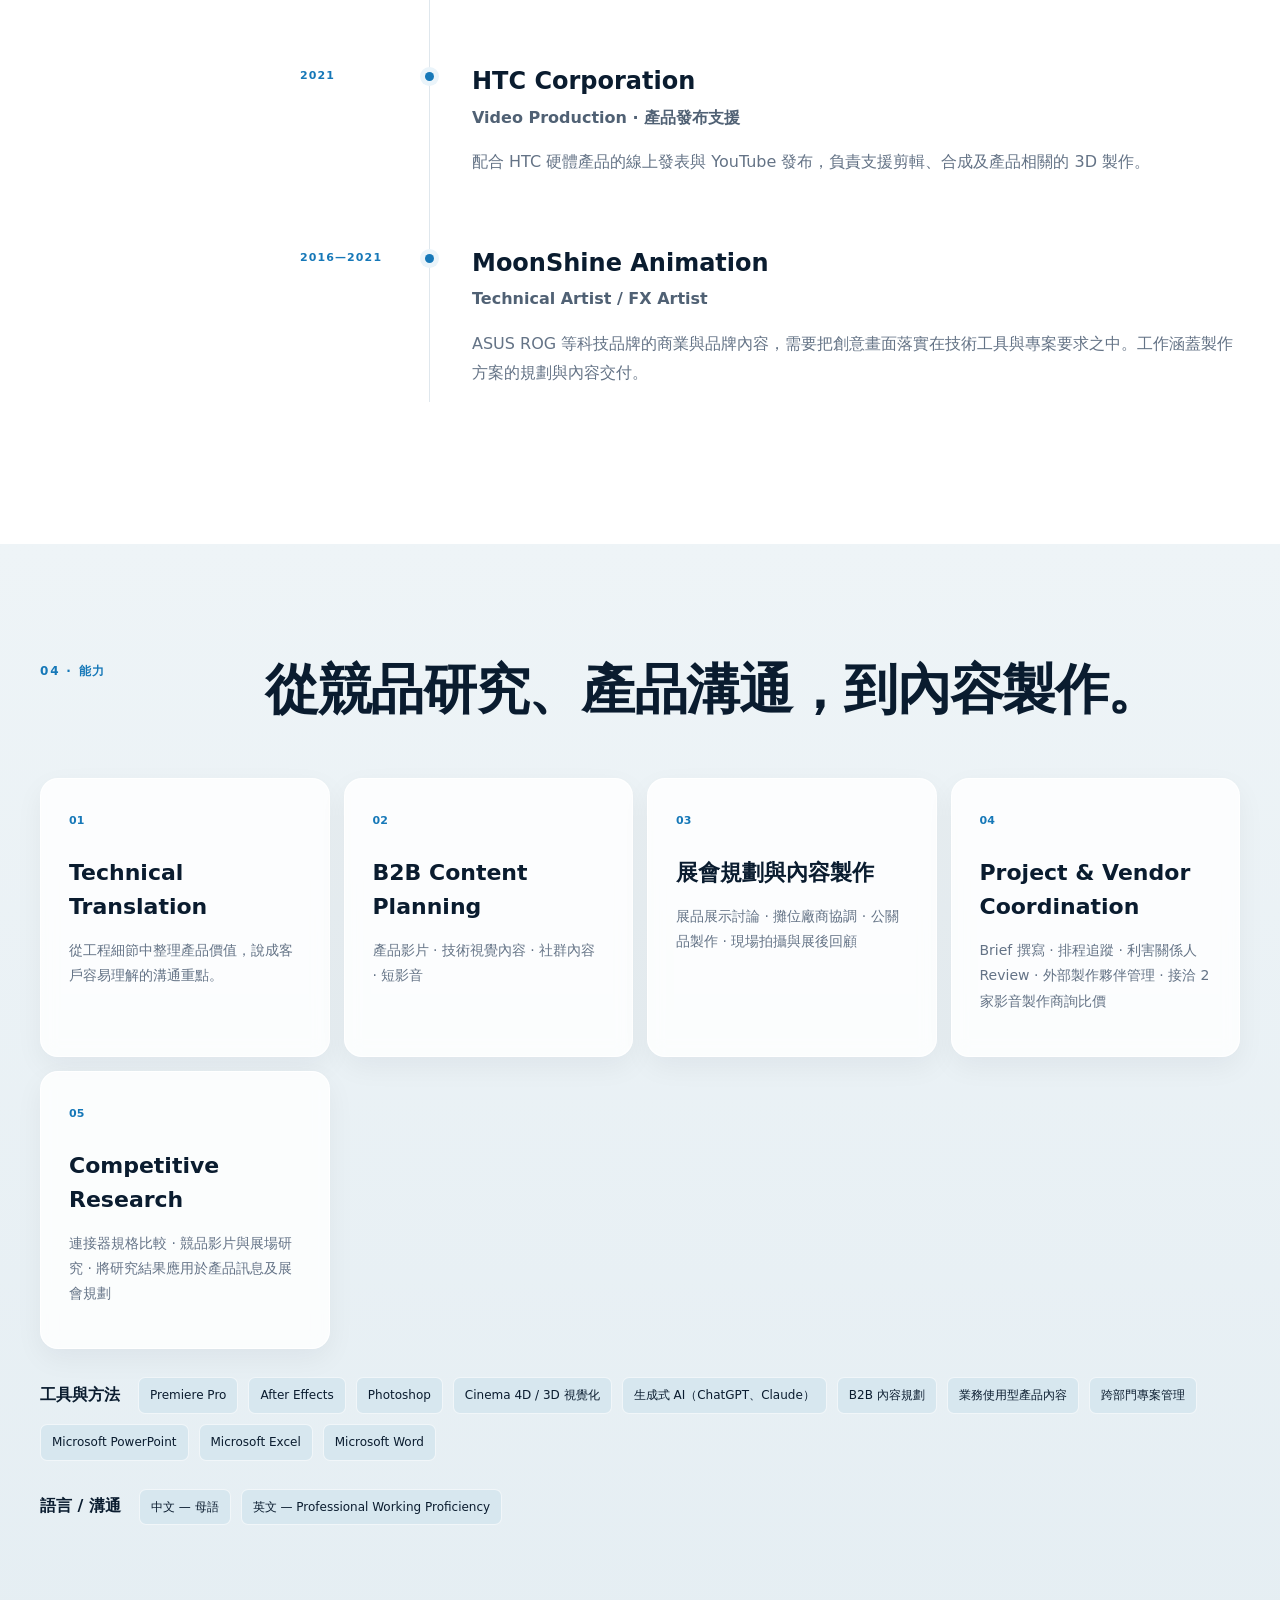
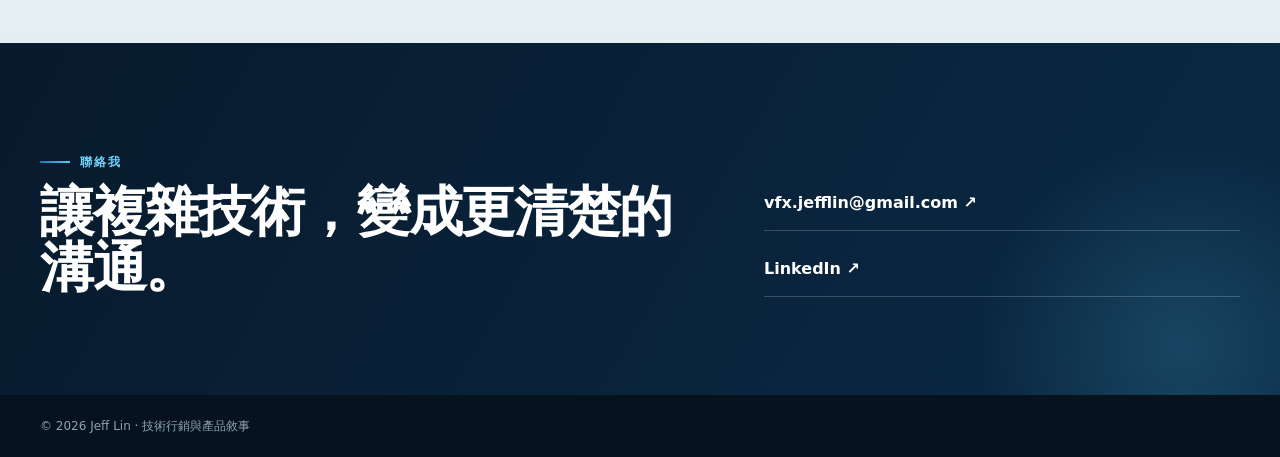
==== commit 28457841: "Align portfolio with verified B2B marketing experience and competitive research" ====
--- a/zh.html
+++ b/zh.html
@@ -5,7 +5,7 @@
   <meta name="viewport" content="width=device-width, initial-scale=1.0" />
   <meta name="description" content="Jeff Lin — B2B 技術行銷、產品敘事、數位內容與展會行銷作品集。" />
   <title>Jeff Lin | 技術行銷與產品敘事</title>
-  <link rel="stylesheet" href="styles.css?v=20261021" />
+  <link rel="stylesheet" href="styles.css?v=20261006-hero2" />
 </head>
 <body class="zh-page">
   <header class="nav-wrap">
@@ -26,22 +26,22 @@
     <section class="hero container">
       <div class="hero-copy reveal">
         <p class="eyebrow">技術行銷 · B2B 內容 · 展會行銷</p>
-        <h1 class="zh-hero-title"><span class="title-line">把複雜工程技術，</span><span class="title-line">轉化成<span class="title-accent">清楚、有效的溝通。</span></span></h1>
-        <p class="hero-lead">Jeff Lin，累積 10 年以上視覺製作經驗，從國際影視特效延伸至 B2B 科技內容。目前於貝爾威勒，將產品與工程需求轉成腳本、3D 視覺、產品影片及展會素材，兼具實際製作、跨部門溝通與外部製作夥伴協調經驗。</p>
-
-        <p class="hero-bridge">資深創意製作 Senior Creative Production · 3D／Motion／Video · B2B 技術內容</p>
+        <h1 class="zh-hero-title"><span class="title-line">把複雜工程技術</span><span class="title-line">，轉化成<span class="title-accent">清楚、有效的溝通。</span></span></h1>
+        <p class="hero-lead">在 Bellwether Electronic，與 PM、工程師合作，將連接器與 AI Server 技術整理成客戶能理解的產品內容，並延伸到競品研究、產品訊息及國際展會素材。</p>
+        <p class="hero-lead">過去的 3D、VFX 與國際視覺製作經驗，也運用在產品影片、跨部門審查與外部製作團隊協作。</p>
+        <p class="hero-bridge">串聯工程、行銷與視覺製作。</p>
         <div class="hero-actions">
           <a class="button primary" href="#work">查看精選作品</a>
         </div>
         <div class="hero-meta">
-          <span>台灣</span><i></i><span>中文 / 英文</span><i></i><span>國際團隊協作經驗</span>
+          <span>台灣</span><i></i><span>中文 / 英文</span><i></i><span>可與國際團隊協作</span>
         </div>
       </div>
       <div class="hero-visual reveal">
         <div class="hero-card main-card"><img src="./assets/image1.jpg" alt="Wild-Influx 產品技術敘事專案" /></div>
         <div class="hero-card small-card top"><img src="./assets/image6.jpg" alt="electronica China 展會" /></div>
         <div class="hero-card small-card bottom"><img src="./assets/image4.png" alt="Bellwether 短影音系列" /></div>
-        <div class="hero-badge"><strong>B2B</strong>技術敘事 × 3D 與影音 × 製作協調</div>
+        <div class="hero-badge"><strong>B2B</strong>技術敘事 × 產品溝通 × 視覺執行</div>
       </div>
     </section>
 
@@ -54,28 +54,30 @@
 
     <section class="proof-strip">
       <div class="container proof-grid">
-<div><strong>10+</strong><span>年以上視覺製作經驗</span></div>
-<div><strong>17</strong><span>截至 2026/09 參與製作／協調的影片 · 4 部長影音＋13 支 Shorts</span></div>
-<div><strong>50+</strong><span>展會展示協調涉及的產品展品</span></div>
-<div><strong>5+</strong><span>Bellwether 頻道觀眾市場 · 2025/07–2026/09</span></div>
-</div>
+        <div><strong>35K+</strong><span>Bellwether 頻道觀看 · 2025/07–2026/09</span></div>
+        <div><strong>17</strong><span>產品／技術影片 · 截至 2026/09 參與製作或協調 4 部主力長影音＋13 支 Shorts</span></div>
+        <div><strong>13</strong><span>已製作的 B2B Shorts · 持續更新</span></div>
+        <div><strong>5+</strong><span>Top Geography 可見觀眾市場</span></div>
+      </div>
     </section>
 
     <section class="section intro container reveal">
       <div class="section-label">01 · 定位</div>
       <div class="intro-grid">
-        <h2>從工程細節，整理出能被理解與使用的內容。</h2>
-        <div><p>連接器機構、電流平衡概念，或是一整個攤位的產品，都需要清楚的視覺說明。在貝爾威勒，工作先從 PM 與工程師的討論開始：確認結構、理解應用，再決定觀眾需要看見什麼。</p>
-<p>接著才進入腳本、分鏡、3D、動態影像、實拍與後製。外包影片另涉及製作需求書、提案與報價比較、意見彙整、技術審查及交付協調。</p>
-<p>過去在 MPC Canada 與夢想動畫累積的程序式特效、國際製作審查及 LED 虛擬製作經驗，也帶進現在的工作。能動手完成影像，也能和技術團隊、製作夥伴討論如何把內容做出來。</p></div>
-      </div>
-    <div class="focus-grid"><article class="cap-card"><h3>創意製作與 MarCom</h3><p>從製作需求書、版本審查、外部夥伴協調到展會內容，銜接產品需求與實際交付。</p></article><article class="cap-card"><h3>3D、動態影像與影片製作</h3><p>實際執行產品視覺化、Motion Graphics、剪輯及合成，結合影視特效與虛擬製作經驗。</p></article><article class="cap-card"><h3>技術內容與解決方案溝通</h3><p>與 PM、工程、業務及行銷合作，把產品結構與應用需求整理成對外溝通內容。</p></article></div></section>
+        <h2>從工程細節，整理出客戶需要的內容。</h2>
+        <div>
+          <p>主推哪些產品？哪些技術細節需要說清楚？在 Bellwether Electronic，這些問題會先與 PM、工程師一起討論，再規劃數位渠道及國際展會所需的內容。</p>
+          <p>企劃、技術審查、視覺製作，直到交付。過去累積的 VFX、3D 與國際製作經驗，讓這些工作能一路接得起來。</p>
+          <p>外包專案則從製作需求書開始負責。先對齊內部需求、協調製作廠商，再彙整各方回饋，持續追蹤技術正確性、審查進度、排程與交付品質。</p>
+        </div>
+      </div>
+    </section>
 
     <section id="work" class="section work-section">
       <div class="container">
         <div class="section-heading reveal">
           <div class="section-label">02 · 精選作品</div>
-          <h2>產品敘事、視覺製作與展會內容。</h2>
+          <h2>用於展會、數位渠道與業務溝通的產品故事。</h2>
         </div>
 
         <article class="project feature reveal">
@@ -87,8 +89,14 @@
           <div class="project-copy">
             <div class="project-index">01 / 代表專案</div>
             <h3>Wild‑Influx™ <span class="project-context">（高功率連接應用）</span></h3>
-            <p class="project-sub">高功率連接應用 · 技術敘事與製作協調</p>
-            <div class="case-grid"><div><span>挑戰</span><p>電流平衡、連接器架構與溫升，需要轉成清楚的畫面，同時符合實際工程資訊。</p></div><div><span>參與範圍</span><p>參與內容企劃與腳本，與產品及工程團隊確認技術訊息，協調製作夥伴及審查。</p></div><div><span>製作內容</span><p>結合 CGI 與實拍，說明產品結構及電氣、熱設計概念。</p></div><div><span>內容應用</span><p>規劃可用於展會、數位渠道與業務溝通的產品素材。</p></div><div><span>協作</span><p>將 PM 與工程回饋整理為製作修改，持續核對技術正確性與交付需求。</p></div></div>
+            <p class="project-sub">高功率連接應用 · 技術敘事與製作管理</p>
+            <div class="case-grid">
+              <div><span>挑戰</span><p>電氣與熱設計概念，光靠規格表還難以向客戶說清楚。這支影片的任務，就是把這些概念轉成容易理解的內容。</p></div>
+              <div><span>負責範圍</span><p>與 PM、工程師確認內容企劃與腳本方向，協調外部製作夥伴，並審查技術正確性及視覺品質。</p></div>
+              <div><span>貢獻</span><p>先與產品及技術團隊確認核心訊息。電流平衡、連接器設計與溫升關係，再逐一轉成影片中的視覺敘事。</p></div>
+              <div><span>行銷價值</span><p>讓同一套產品素材能用於展會、數位渠道及業務溝通。製作目標很明確：把技術優勢說清楚，並讓內容能重複使用。</p></div>
+              <div><span>跨部門協作</span><p>技術內容直接與 PM、工程師確認；外部製作夥伴的進度與品質，也同步追蹤到交付。</p></div>
+            </div>
             <a class="text-link" target="_blank" rel="noopener" href="https://youtu.be/CGokXRwfFD4?si=VFuxg-Ws2p5JraSZ">觀看產品影片 ↗</a>
           </div>
         </article>
@@ -98,10 +106,10 @@
           <div class="project-copy compact">
             <div class="project-index">02 / 內容系列</div>
             <h3>Bellwether 短影音內容</h3>
-            <p class="project-sub">B2B 產品、技術與展會內容</p>
-            <p>將產品機構、技術概念與展會影像整理成適合自然流量渠道的短內容。工作依專案涵蓋腳本、分鏡、3D 與動態影像、剪輯，以及 AI 輔助視覺測試。</p>
-            <div class="tag-row"><span>內容企劃</span><span>技術敘事</span><span>3D / Motion</span><span>剪輯</span><span>AI 輔助視覺測試</span></div>
-            <p class="impact">截至 2026 年 9 月，參與製作／協調 13 支 Shorts。Bellwether Shorts 專區於所選統計期間記錄 7,011 次觀看，數據範圍涵蓋該頻道 Shorts 專區。</p>
+            <p class="project-sub">持續更新的 B2B 技術與品牌內容</p>
+            <p>產品、技術、展會活動與品牌訊息，都納入這個持續更新的系列。透過簡短的視覺內容，把各個主題講得更容易理解。</p>
+            <div class="tag-row"><span>內容企劃</span><span>技術轉譯</span><span>3D / Motion</span><span>AI 輔助製作</span><span>剪輯</span></div>
+            <p class="impact"><b>已製作 13 支，持續增加中。</b> 所選分析期間的 Shorts 累積 <b>7,011 次觀看</b>，內容也持續用於產品曝光、社群與展會，累積品牌素材。</p>
             <a class="text-link" target="_blank" rel="noopener" href="https://www.youtube.com/@BellwetherCorp-BLWR/shorts">查看 YouTube Shorts ↗</a>
           </div>
         </article>
@@ -109,12 +117,13 @@
         <article class="project trade reveal">
           <div class="project-copy compact light-copy">
             <div class="project-index">03 / 國際 B2B 展會</div>
-            <h3>展會規劃與內容製作</h3>
-            <p class="project-sub">electronica China · 展示規劃、廠商協調與影音製作</p>
-            <p>50 多件展品，帶來一連串具體問題：哪些重點要被看見、產品放在哪裡、螢幕與視覺素材如何配合說明。展前先與 PM、工程師討論產品與技術重點，再整理展示需求。</p>
-            <p>工作包含與廠商協調展品位置、攤位視覺及螢幕配置，比較提案與報價，並參與公關品討論。現場拍攝與展後回顧，讓內容延伸到展場之外。</p>
-            <p>其他展會參與包括 COMPUTEX、OCP APAC Summit 內容，以及 electronica Munich 展前素材。</p>
-            <div class="tag-row"><span>展品規劃</span><span>廠商協調</span><span>攤位內容</span><span>拍攝</span><span>展會回顧</span></div>
+            <h3>International Trade Show Content</h3>
+            <p class="project-sub">electronica China · 展前規劃、廠商協調與內容製作</p>
+            <p>electronica China 展前，先與 PM、工程師討論展出產品、技術重點，以及適合的展示方式。</p>
+            <p>接著處理攤位細節：產品放哪裡、需要多少展示空間、視覺素材與螢幕如何配置，都與設計廠商協調。公關品的選品、設計及製作，也參與討論。</p>
+            <p>到了現場，規劃與拍攝產品展示、攤位活動。拍下的素材，再剪成展會回顧及社群內容。</p>
+            <p>跨展會專案曾涉及 50+ 件展品的展示規劃，並與 3 家展場裝潢商討論提案及詢比價。單場裝潢專案規模約 NT$600,000–2,000,000，最終預算由主管核定。</p>
+            <div class="tag-row"><span>展品規劃</span><span>攤位協調</span><span>公關品製作</span><span>現場拍攝</span><span>展會回顧</span></div>
             <a class="text-link light" target="_blank" rel="noopener" href="https://youtu.be/MpDqMBvhwXk?si=_fPuWEZ1H6CV1YOC">觀看展會影片 ↗</a>
           </div>
           <div class="trade-gallery">
@@ -124,14 +133,30 @@
           </div>
         </article>
 
-        <div class="supplemental-grid"><article class="project reveal supplemental"><div class="project-copy"><h3>BBC / Busbar Clip Cable</h3><p class="project-sub">產品視覺化與外包製作協作</p><p>參與產品影片企劃、外包製作監督、實拍與 3D 整合、跨部門審查及交付協調，說明產品結構與應用情境。</p></div></article><article class="project reveal supplemental"><div class="project-copy"><h3>MIM</h3><p class="project-sub">製程視覺化</p><p>製作 MIM 技術及製程相關視覺內容，運用 3D 與影音說明製造主題。</p></div></article><article class="project reveal supplemental"><div class="project-copy"><h3>Virtual Production</h3><p class="project-sub">Unreal nDisplay 與 LED 虛擬製作</p><p>於夢想動畫參與即時場景、虛擬攝影棚拍攝及線上活動的技術流程協調，案例包含 ASUS ROG CES、施羅德與五月天專案。</p></div></article><article class="project reveal supplemental"><div class="project-copy"><h3>Film &amp; TV FX</h3><p class="project-sub">MPC Canada · Key FX Artist</p><p>為 House of the Dragon、Disenchanted 等國際製作建立可重用的程序式特效設定，交付 Key / Hero Shot。</p></div></article></div><article class="project reveal performance-project performance-text-only">
+        <article class="project reveal performance-project performance-text-only">
           <div class="project-copy compact">
-            <div class="project-index">04 / 成效與觸及</div>
-            <h3>內容產出與頻道背景</h3>
-            <p class="project-sub">製作參與與公司頻道數據</p>
-            <p>製作參與和頻道觀眾資料分開呈現。以下數據說明內容規模，以及 Bellwether YouTube 頻道的整體背景。</p>
-            <div class="metric-mini-grid"><div><strong>17</strong><span>參與製作／協調影片 · 截至 2026/09，4 部長影音＋13 支 Shorts</span></div><div><strong>35K+</strong><span>Bellwether 頻道觀看 · 2025/07–2026/09</span></div><div><strong>5+</strong><span>Bellwether 頻道觀眾市場 · 2025/07–2026/09</span></div><div><strong>Content Focus</strong><span>內容焦點：產品 · 工程 · 展會 · 品牌</span></div></div>
-          <p class="performance-note">觀眾數據涵蓋公司頻道；各作品分工依專案而定，包含實際製作、共同協作與外包製作協調。</p></div>
+            <div class="project-index">04 / 競品研究</div>
+            <h3>Competitive Research &amp; Marketing Applications</h3>
+            <p class="project-sub">產品比較 · 內容策略 · 展場規劃</p>
+            <p>比較 Amphenol BBC 連接器的規格與技術差異，也研究 Amphenol、TE、Molex 的產品影片和展場設計。將觀察結果帶回 Bellwether，用於調整產品賣點、影片腳本與攤位規劃。</p>
+            <p>相關分析整理成提案、簡報及內部會議資料，讓競品觀察能銜接實際的內容製作與展場設計。</p>
+            <div class="tag-row"><span>Competitive Analysis</span><span>產品訊息</span><span>影片腳本</span><span>展場規劃</span></div>
+          </div>
+        </article>
+
+        <article class="project reveal performance-project performance-text-only">
+          <div class="project-copy compact">
+            <div class="project-index">05 / 成效與觸及</div>
+            <h3>可驗證的內容產出與觀眾觸及</h3>
+            <p class="project-sub">Top-of-funnel 內容成效</p>
+            <p>Pipeline 數據由商務／業務團隊掌握，B2B 轉換也需要時間。這裡呈現的是能追蹤的漏斗前端成果：內容產出、觀看、觸及，以及觀眾資料中可見的市場分布。</p>
+            <div class="metric-mini-grid">
+              <div><strong>35K+</strong><span>頻道觀看</span><small>Bellwether YouTube · 2025/07–2026/09</small></div>
+              <div><strong>17</strong><span>產品／技術影片</span><small>截至 2026/09 參與製作或協調 4 部長片＋13 支 Shorts</small></div>
+              <div><strong>5+</strong><span>觀眾市場</span><small>主要觀眾地區包含台灣、美國、印度與南韓</small></div>
+              <div><strong>內容焦點</strong><span>技術與 B2B 科技主題</span><small>產品、工程、展會與品牌溝通</small></div>
+            </div>
+          </div>
         </article>
       </div>
     </section>
@@ -139,32 +164,33 @@
     <section id="experience" class="section experience container">
       <div class="section-heading reveal">
         <div class="section-label">03 · 經歷</div>
-        <h2>將視覺製作經驗，帶進科技溝通。</h2>
+        <h2>從視覺製作，逐步走向科技 B2B 行銷。</h2>
       </div>
       <div class="timeline">
-        <article class="timeline-item reveal"><div class="year">2025/08—至今</div><div><h3>Bellwether Electronic Corp.</h3><p class="role">行銷專員 · B2B 技術內容與展會</p><p>將產品及工程需求轉成腳本、分鏡、3D 視覺、動態圖形與產品影片，涵蓋電子連接器及 AI Server 應用。截至 2026 年 9 月，參與製作／協調 4 部主力長影音與 13 支 Shorts。</p><p>與外部製作夥伴協調需求書、提案、報價、版本修改及技術審查。展會工作包含展品討論、攤位與螢幕內容協調、拍攝及回顧，與 PM、工程、業務及行銷共同推進。</p></div></article>
-        <article class="timeline-item reveal"><div class="year">2022/01—2023/01</div><div><h3>MPC Canada</h3><p class="role">Key FX Artist · 國際製作</p><p>為 House of the Dragon、Disenchanted 建立可重用的程序式特效設定，交付 Key / Hero Shot，內容涵蓋火焰、水面、煙塵與魔法粒子。以英文與 Supervisor、Artist 及 Production Team 討論技術可行性、版本回饋及交付節點。</p></div></article>
-        <article class="timeline-item reveal"><div class="year">2021/04—2021/06</div><div><h3>HTC Corporation</h3><p class="role">Video Production · 產品發布支援</p><p>支援硬體產品線上發表及 YouTube 內容，執行剪輯、去背合成、3D 產品視覺、燈光、算圖與 After Effects 動態影像，配合產品及品牌發布節奏完成後製交付。</p></div></article>
-        <article class="timeline-item reveal"><div class="year">2016/08—2021/03</div><div><h3>MoonShine Animation</h3><p class="role">Technical Artist / FX Artist</p><p>參與 ASUS ROG、星宇航空、台中花博與《狂徒》等品牌、影視及大型影像專案，執行 VFX／CG 製作，跨 Houdini、Maya、3ds Max、Nuke 與 After Effects 整合素材及流程。</p><p>2020 年起參與 Unreal nDisplay 與 LED 虛擬製作，支援虛擬攝影棚拍攝及線上活動；工作涵蓋即時場景，以及場景、引擎、3D 與後製團隊之間的技術協調。</p></div></article>
+        <article class="timeline-item reveal"><div class="year">2025/08—現在</div><div><h3>Bellwether Electronic Corp.</h3><p class="role">Marketing Specialist · B2B 技術內容與展會</p><p>在 Bellwether，與 PM、工程師討論產品技術，再把高功率連接等 B2B 電子與硬體解決方案，製作成客戶可使用的內容。工作涵蓋產品介紹的數位素材、應用於產品訊息與影片腳本的競品研究，以及外部製作夥伴協調。展會則有另一組細節要處理：共同討論展品及展示方式、協調攤位空間與視覺素材，並參與公關品選品、設計及製作。electronica China 等國際展會的現場拍攝與展後內容，也在負責範圍內。</p></div></article>
+        <article class="timeline-item reveal"><div class="year">2022—2023</div><div><h3>MPC Canada</h3><p class="role">Key FX Artist · 國際製作</p><p>在 MPC Canada，製作排程緊，視覺品質仍要達標。跨部門、跨時區的合作以英文進行，從需求溝通、分階段審查到品質控管，都得配合交付節點。這段經驗也累積了準時交付的工作習慣。</p><p class="credit-line">Selected credits · House of the Dragon · Disenchanted</p></div></article>
+        <article class="timeline-item reveal"><div class="year">2021</div><div><h3>HTC Corporation</h3><p class="role">Video Production · 產品發布支援</p><p>配合 HTC 硬體產品的線上發表與 YouTube 發布，負責支援剪輯、合成及產品相關的 3D 製作。</p></div></article>
+        <article class="timeline-item reveal"><div class="year">2016—2021</div><div><h3>MoonShine Animation</h3><p class="role">Technical Artist / FX Artist</p><p>ASUS ROG 等科技品牌的商業與品牌內容，需要把創意畫面落實在技術工具與專案要求之中。工作涵蓋製作方案的規劃與內容交付。</p></div></article>
       </div>
     </section>
 
     <section id="capabilities" class="section capabilities">
       <div class="container">
-        <div class="section-heading reveal"><div class="section-label">04 · 能力</div><h2>技術理解、影像執行與製作協調。</h2></div>
+        <div class="section-heading reveal"><div class="section-label">04 · 能力</div><h2>從競品研究、產品溝通，到內容製作。</h2></div>
         <div class="cap-grid">
-          <div class="cap-card reveal"><span>01</span><h3>技術內容</h3><p>與 PM、工程師合作，將產品結構、功能及應用整理成對外溝通內容。</p></div>
-          <div class="cap-card reveal"><span>02</span><h3>3D、動態影像與影片</h3><p>從分鏡到素材交付，執行產品視覺化、程序式特效、動態圖形、剪輯及合成。</p></div>
-          <div class="cap-card reveal"><span>03</span><h3>展會內容</h3><p>展品展示規劃、攤位與螢幕內容協調、現場拍攝及展後回顧。</p></div>
-          <div class="cap-card reveal"><span>04</span><h3>製作與廠商協調</h3><p>製作需求書、提案與報價比較、版本審查、品質檢視及時程追蹤。</p></div>
-        </div>
-
-      <div class="tools reveal"><b>3D 與算圖</b><span>Cinema 4D</span><span>OctaneRender</span><span>Houdini</span><span>Maya</span><span>3ds Max</span><span>V-Ray</span></div><div class="tools reveal"><b>動態影像與後製</b><span>After Effects</span><span>Premiere Pro</span><span>Nuke</span><span>Photoshop</span></div><div class="tools reveal"><b>即時與虛擬製作</b><span>Unreal Engine</span><span>Unreal nDisplay</span><span>LED Virtual Production</span></div><div class="tools reveal"><b>AI 輔助視覺開發</b><span>Veo</span><span>Seedance</span><span>Kling</span><span>Whisk</span><span>Google AI Studio</span></div><div class="tools reveal"><b>語言</b><span>中文母語</span><span>英文：MPC Canada 專業協作經驗</span></div><div class="tools reveal"><b>學歷</b><span>淡江大學資訊工程學系學士 · 2007/09–2012/06</span></div></div>
+          <div class="cap-card reveal"><span>01</span><h3>Technical Translation</h3><p>從工程細節中整理產品價值，說成客戶容易理解的溝通重點。</p></div>
+          <div class="cap-card reveal"><span>02</span><h3>B2B Content Planning</h3><p>產品影片 · 技術視覺內容 · 社群內容 · 短影音</p></div>
+          <div class="cap-card reveal"><span>03</span><h3>展會規劃與內容製作</h3><p>展品展示討論 · 攤位廠商協調 · 公關品製作 · 現場拍攝與展後回顧</p></div>
+          <div class="cap-card reveal"><span>04</span><h3>Project &amp; Vendor Coordination</h3><p>Brief 撰寫 · 排程追蹤 · 利害關係人 Review · 外部製作夥伴管理 · 接洽 2 家影音製作商詢比價</p></div>
+          <div class="cap-card reveal"><span>05</span><h3>Competitive Research</h3><p>連接器規格比較 · 競品影片與展場研究 · 將研究結果應用於產品訊息及展會規劃</p></div>
+        </div>
+        <div class="tools reveal"><b>工具與方法</b><span>Premiere Pro</span><span>After Effects</span><span>Photoshop</span><span>Cinema 4D / 3D 視覺化</span><span>生成式 AI（ChatGPT、Claude）</span><span>B2B 內容規劃</span><span>業務使用型產品內容</span><span>跨部門專案管理</span><span>Microsoft PowerPoint</span><span>Microsoft Excel</span><span>Microsoft Word</span></div><div class="tools reveal"><b>語言 / 溝通</b><span>中文 — 母語</span><span>英文 — Professional Working Proficiency</span></div>
+      </div>
     </section>
 
     <section id="contact" class="contact-section">
       <div class="container contact-grid reveal">
-        <div><p class="eyebrow">聯絡我</p><h2>讓複雜技術，變成更清楚的內容。</h2></div>
+        <div><p class="eyebrow">聯絡我</p><h2>讓複雜技術，變成更清楚的溝通。</h2></div>
         <div class="contact-links">
           <a href="mailto:vfx.jefflin@gmail.com">vfx.jefflin@gmail.com ↗</a>
           <a href="https://www.linkedin.com/in/jeff-lin-creativemarketing/" target="_blank" rel="noopener">LinkedIn ↗</a>
@@ -173,7 +199,7 @@
     </section>
   </main>
 
-  <footer><div class="container">© 2026 Jeff Lin · 技術行銷與創意製作</div></footer>
+  <footer><div class="container">© 2026 Jeff Lin · 技術行銷與產品敘事</div></footer>
   <script src="script.js"></script>
   <!-- Cloudflare Web Analytics -->
   <script type='module' src='https://static.cloudflareinsights.com/beacon.min.js' data-cf-beacon='{"token": "4858209e0ffc437395b9a8908197e34c"}'></script>
